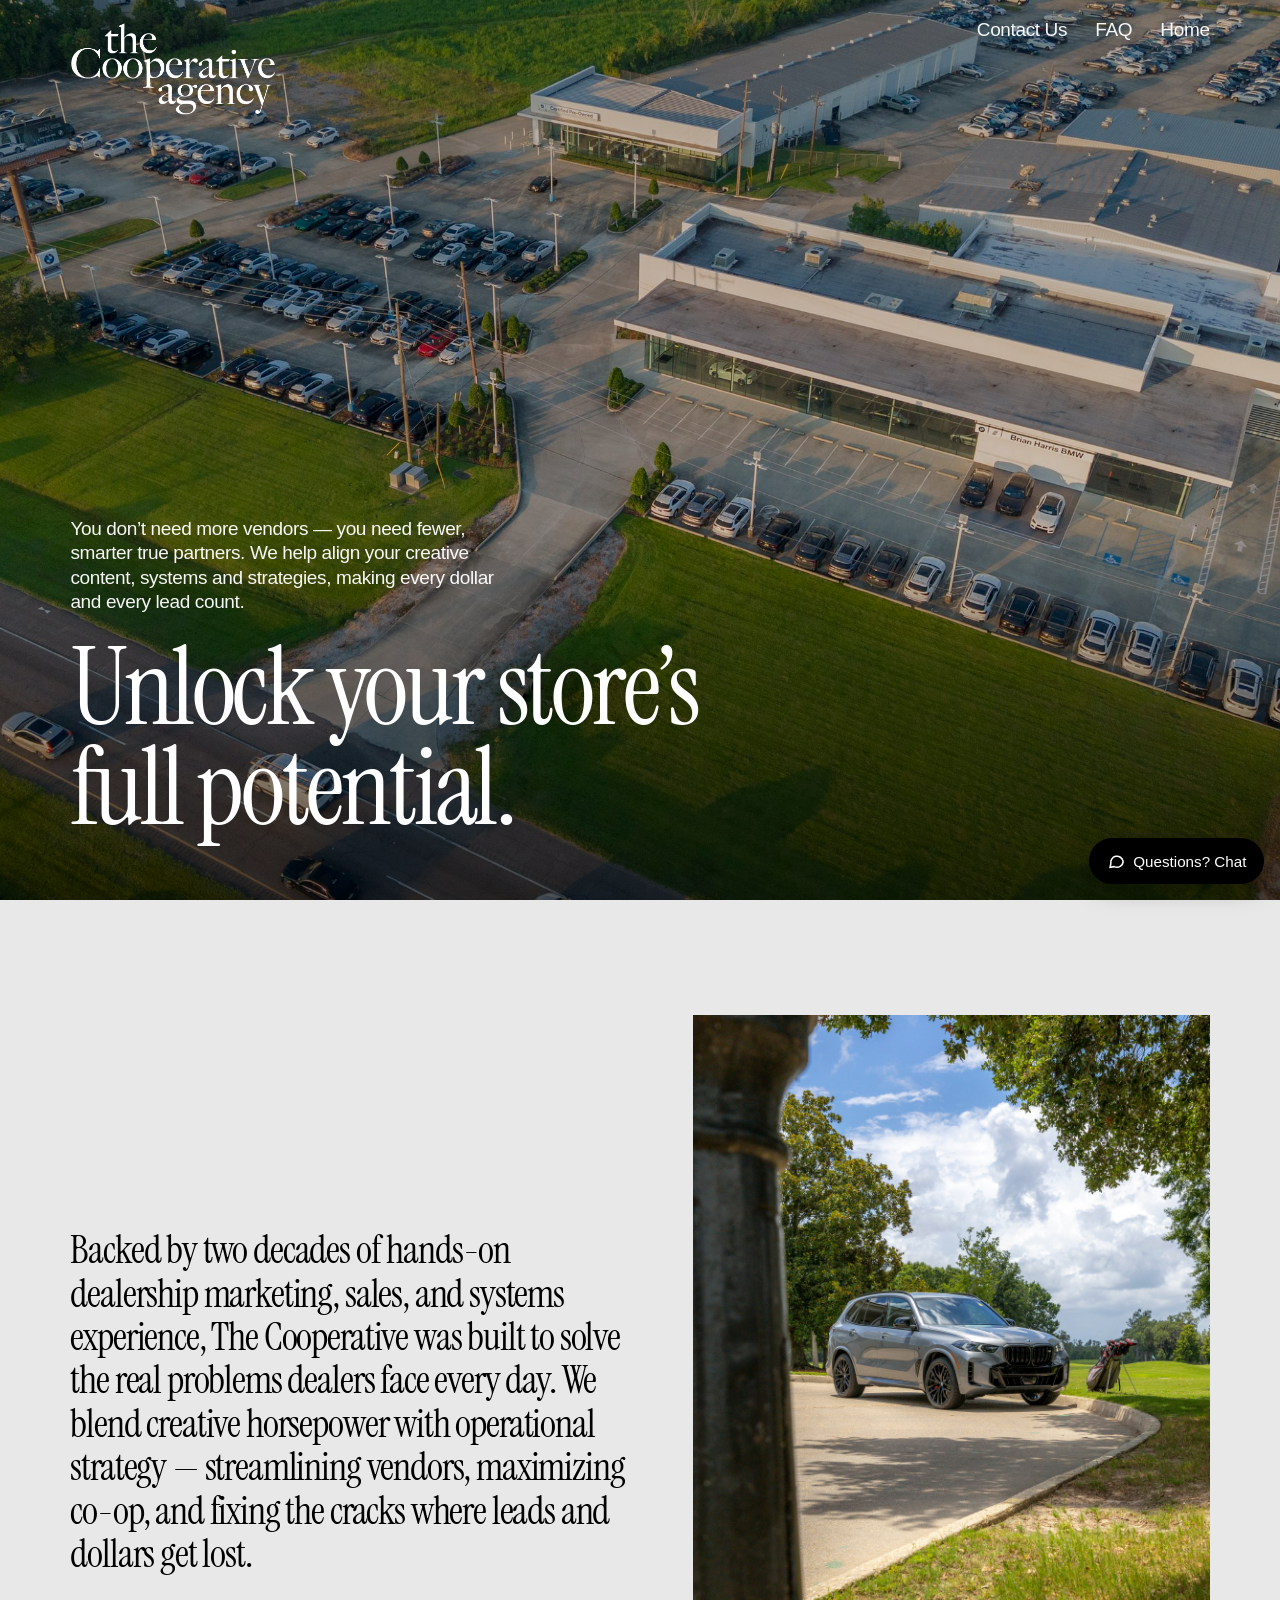
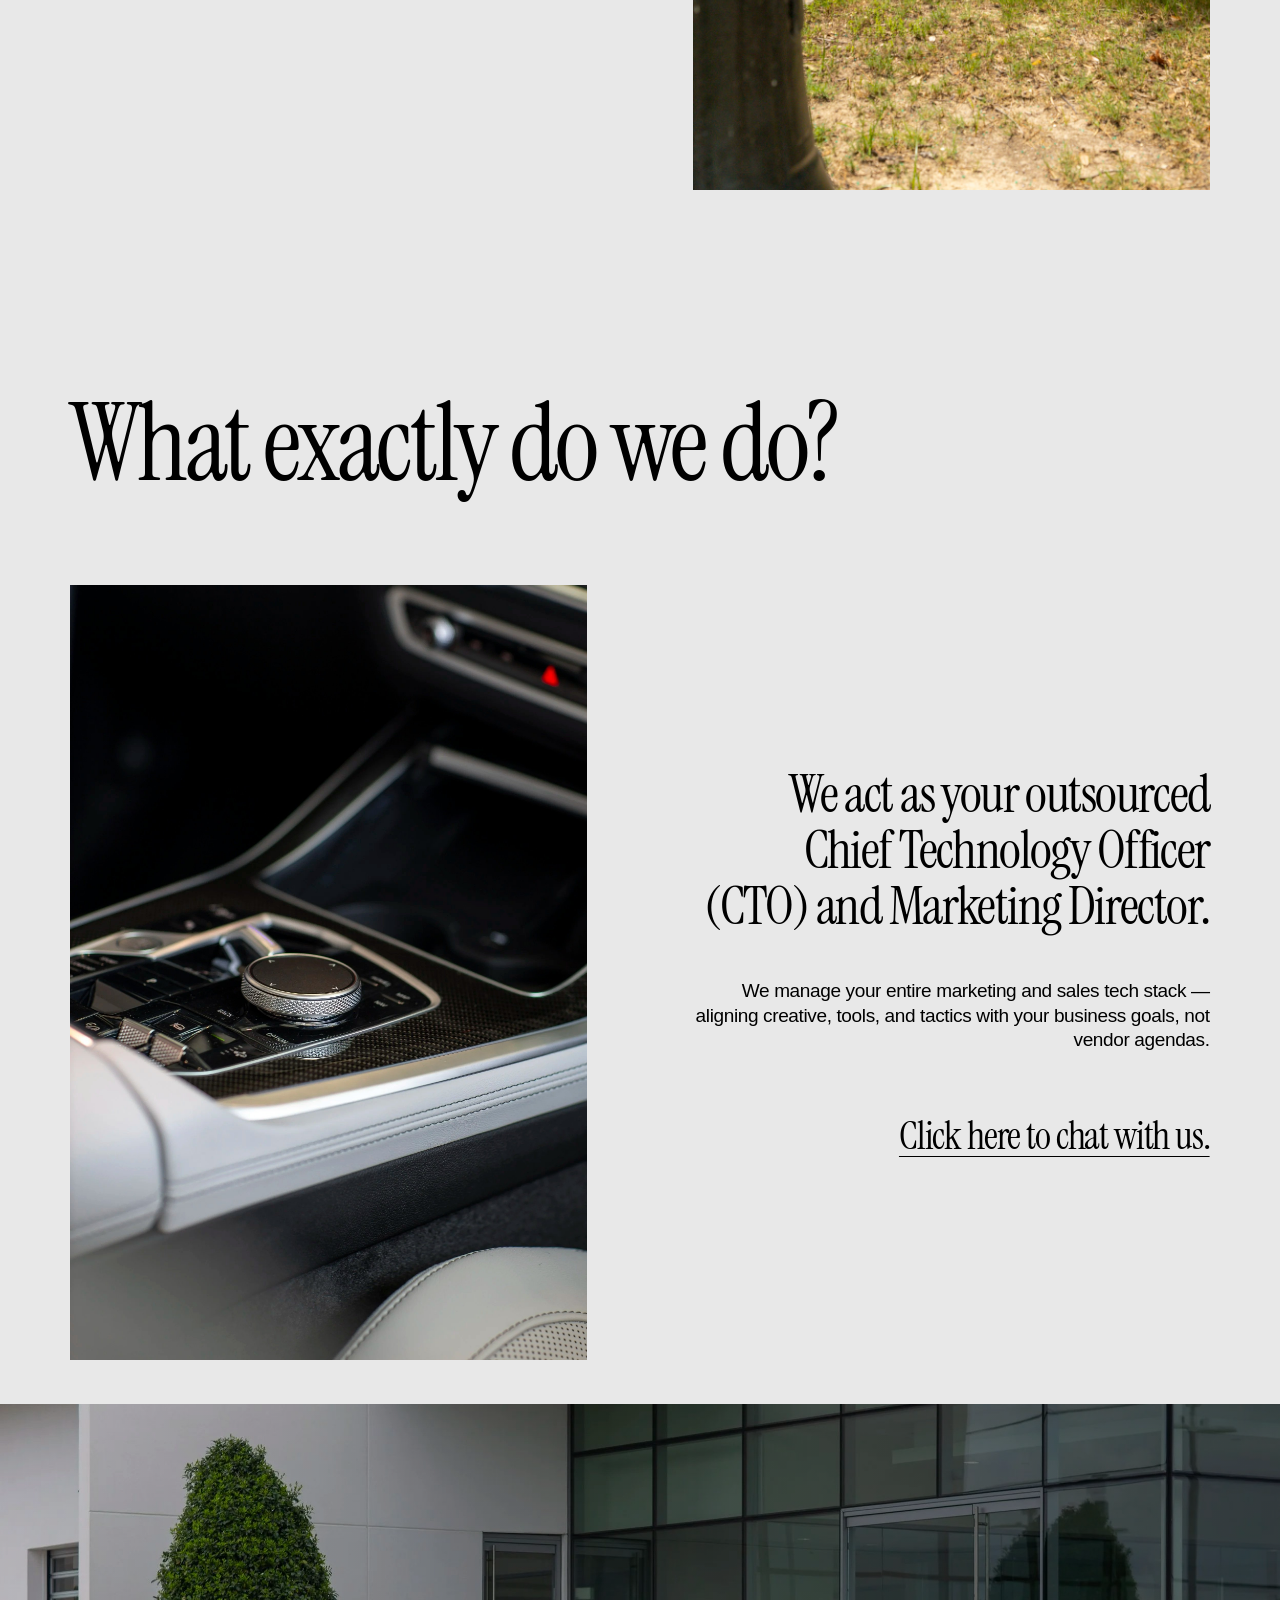
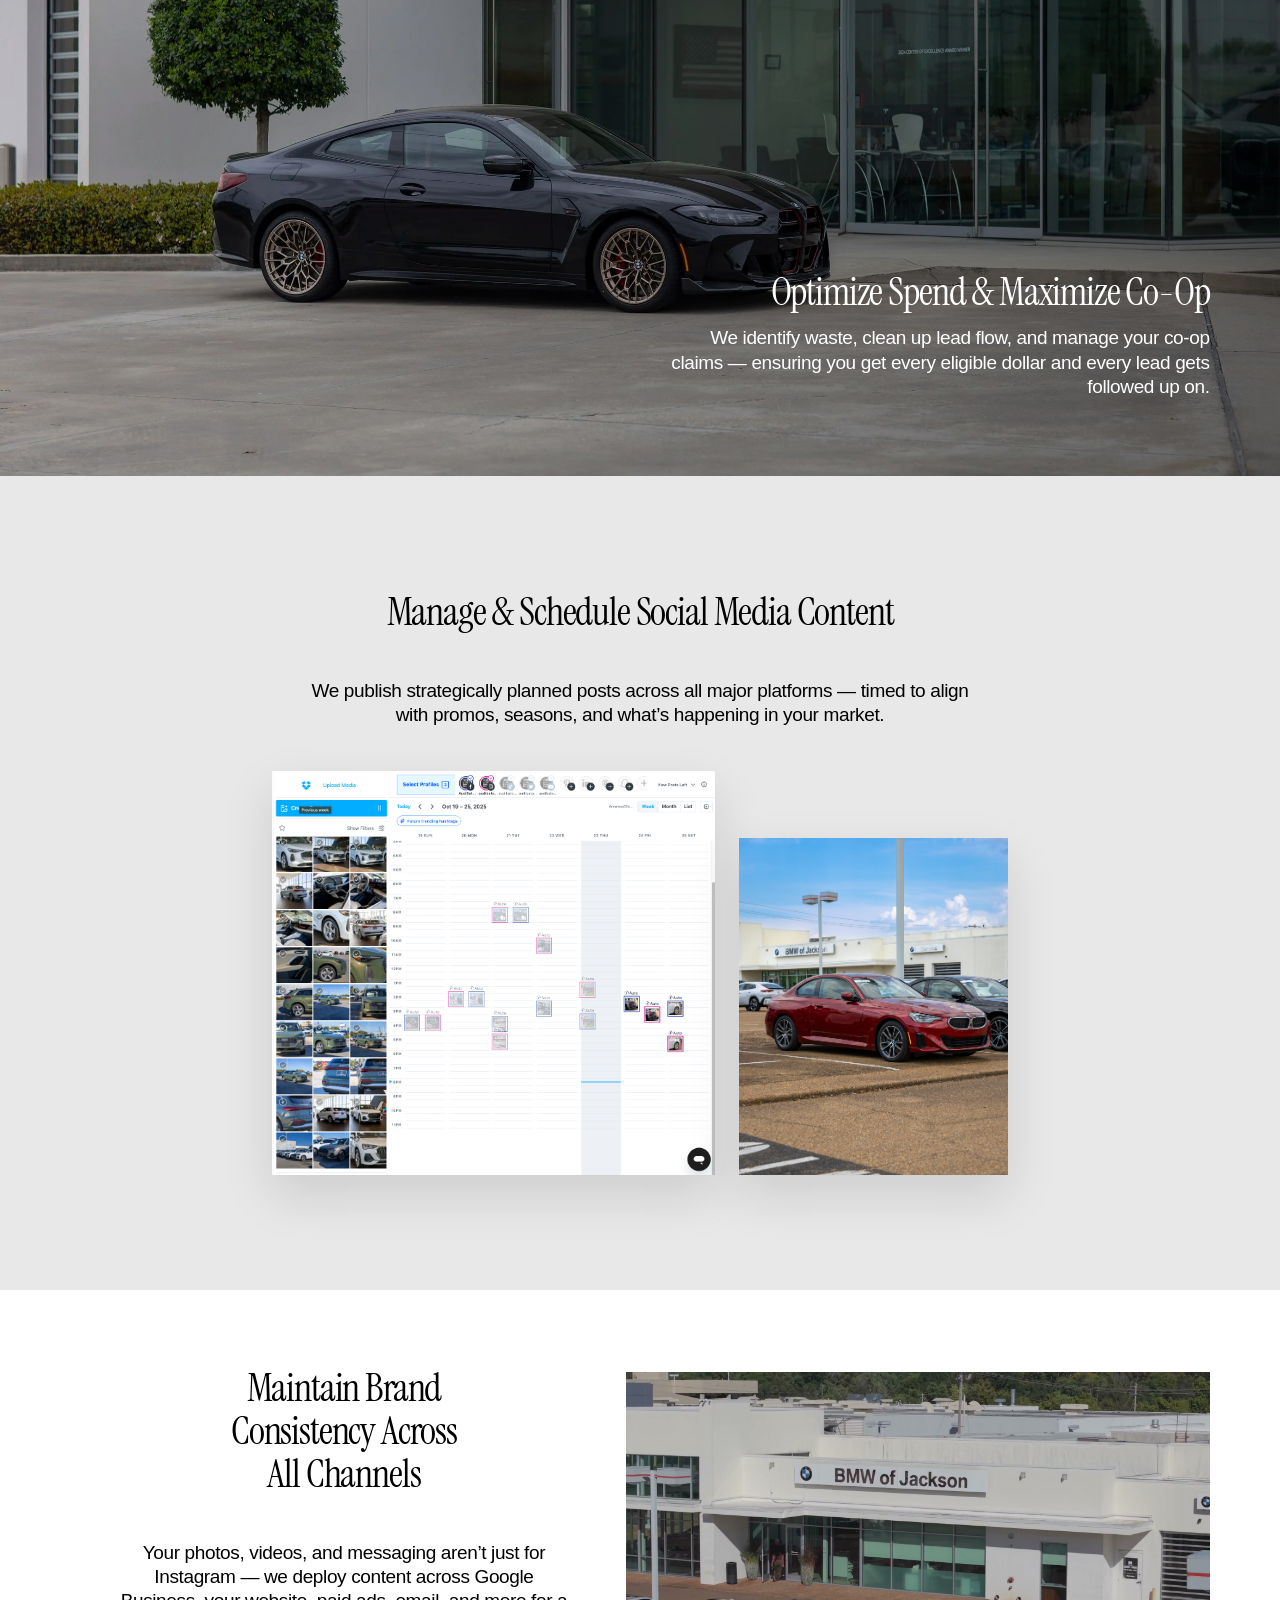
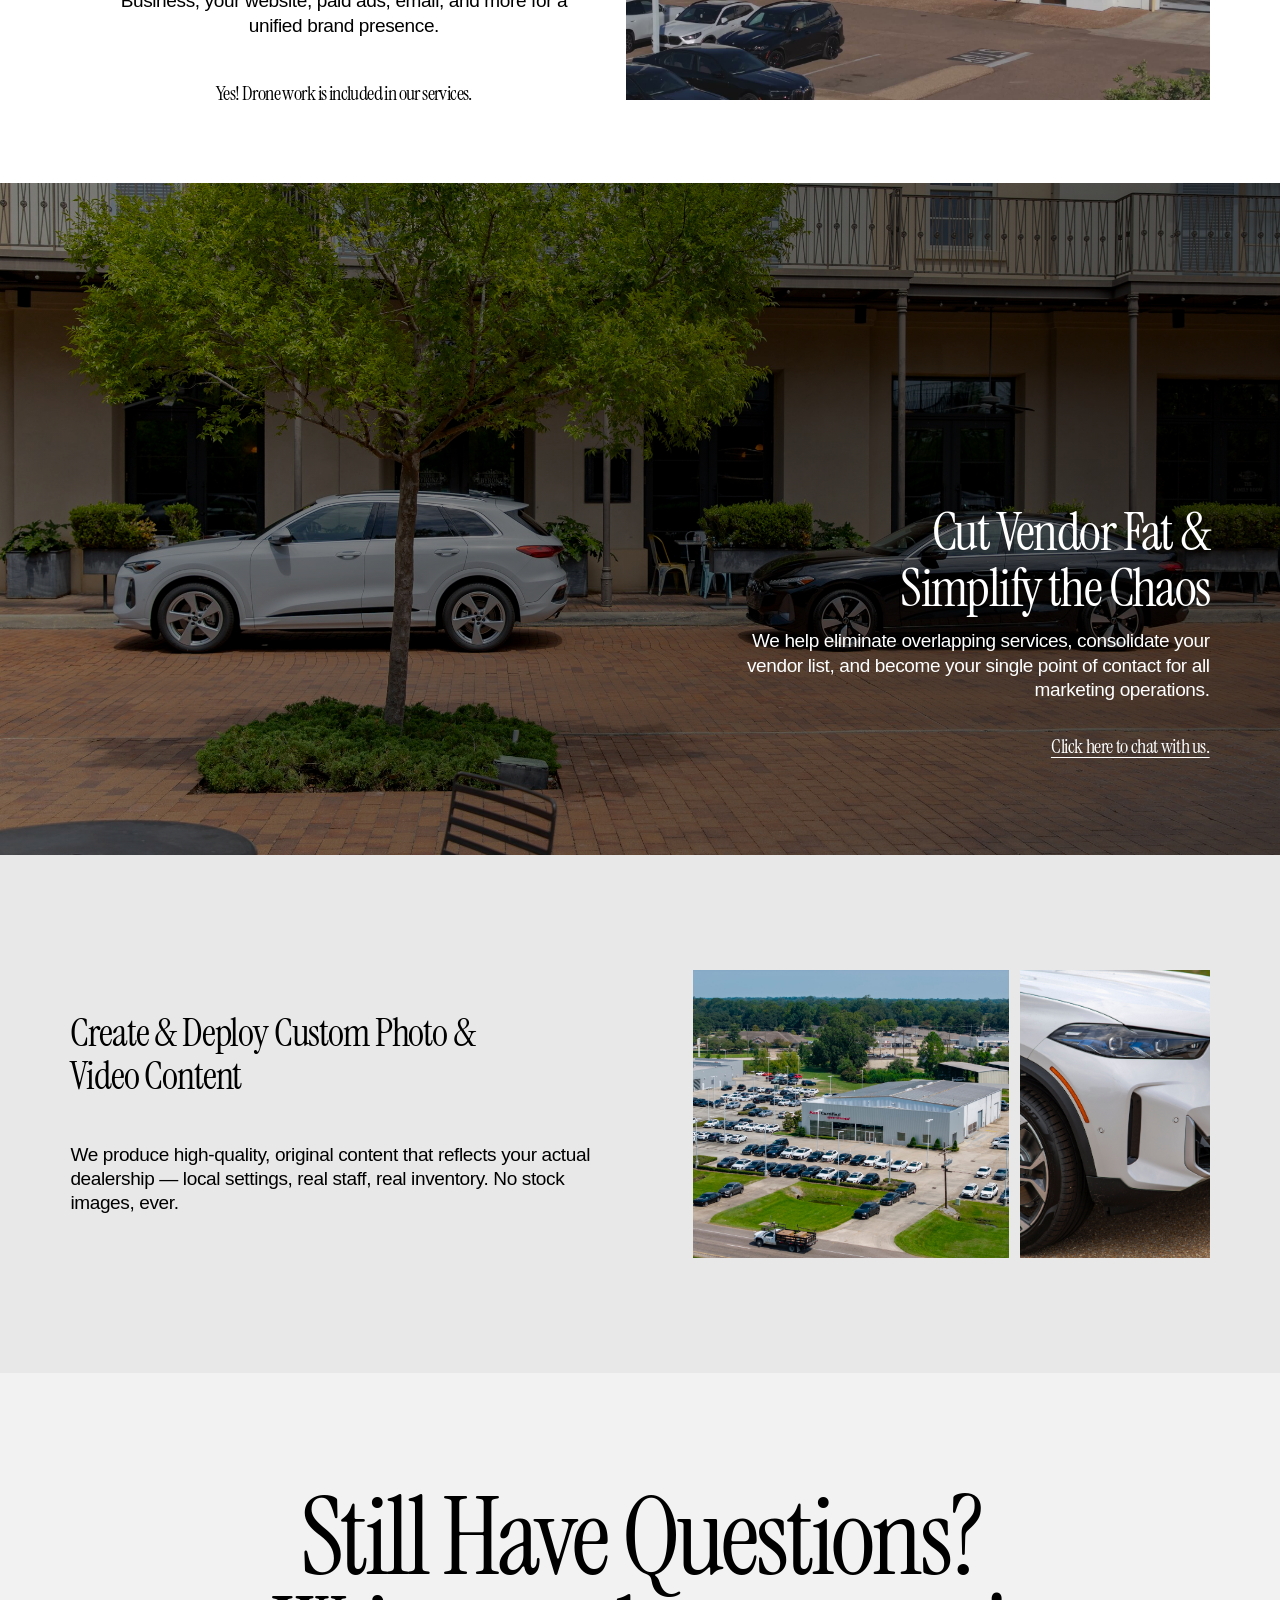
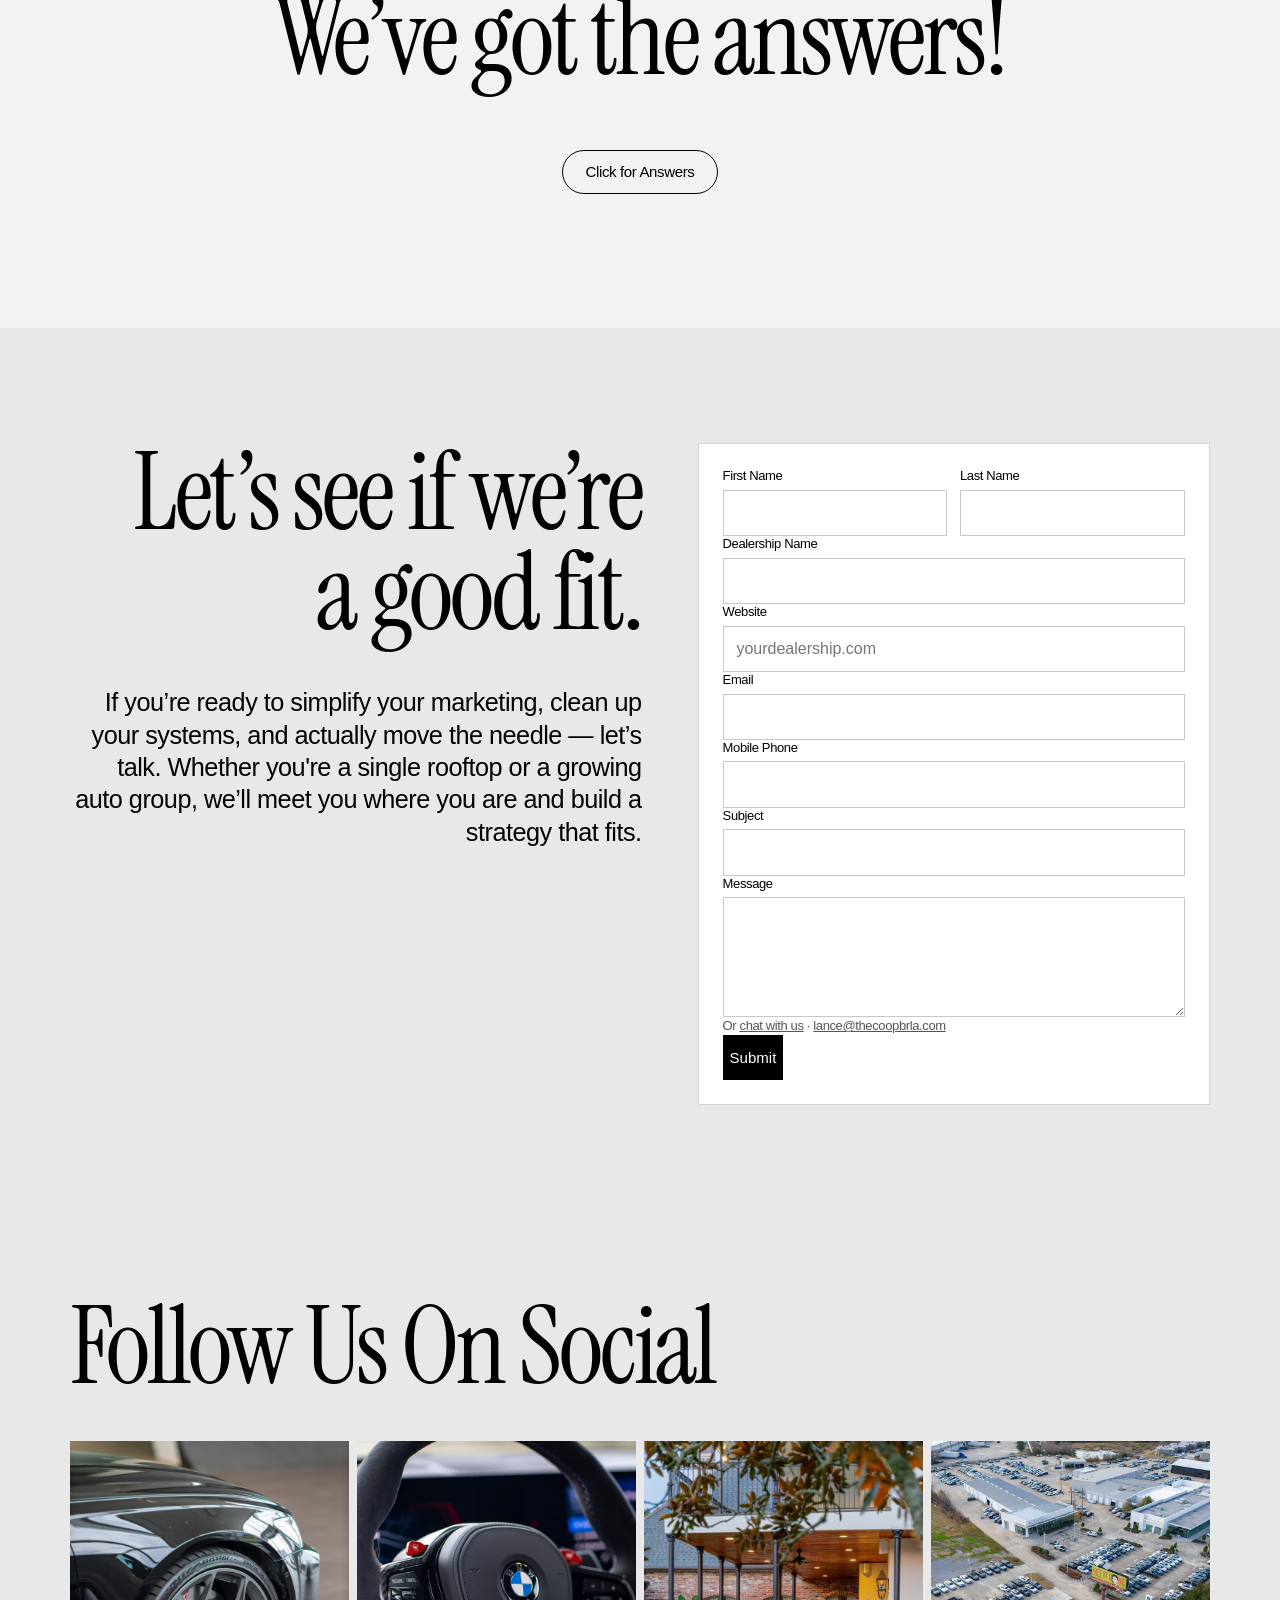
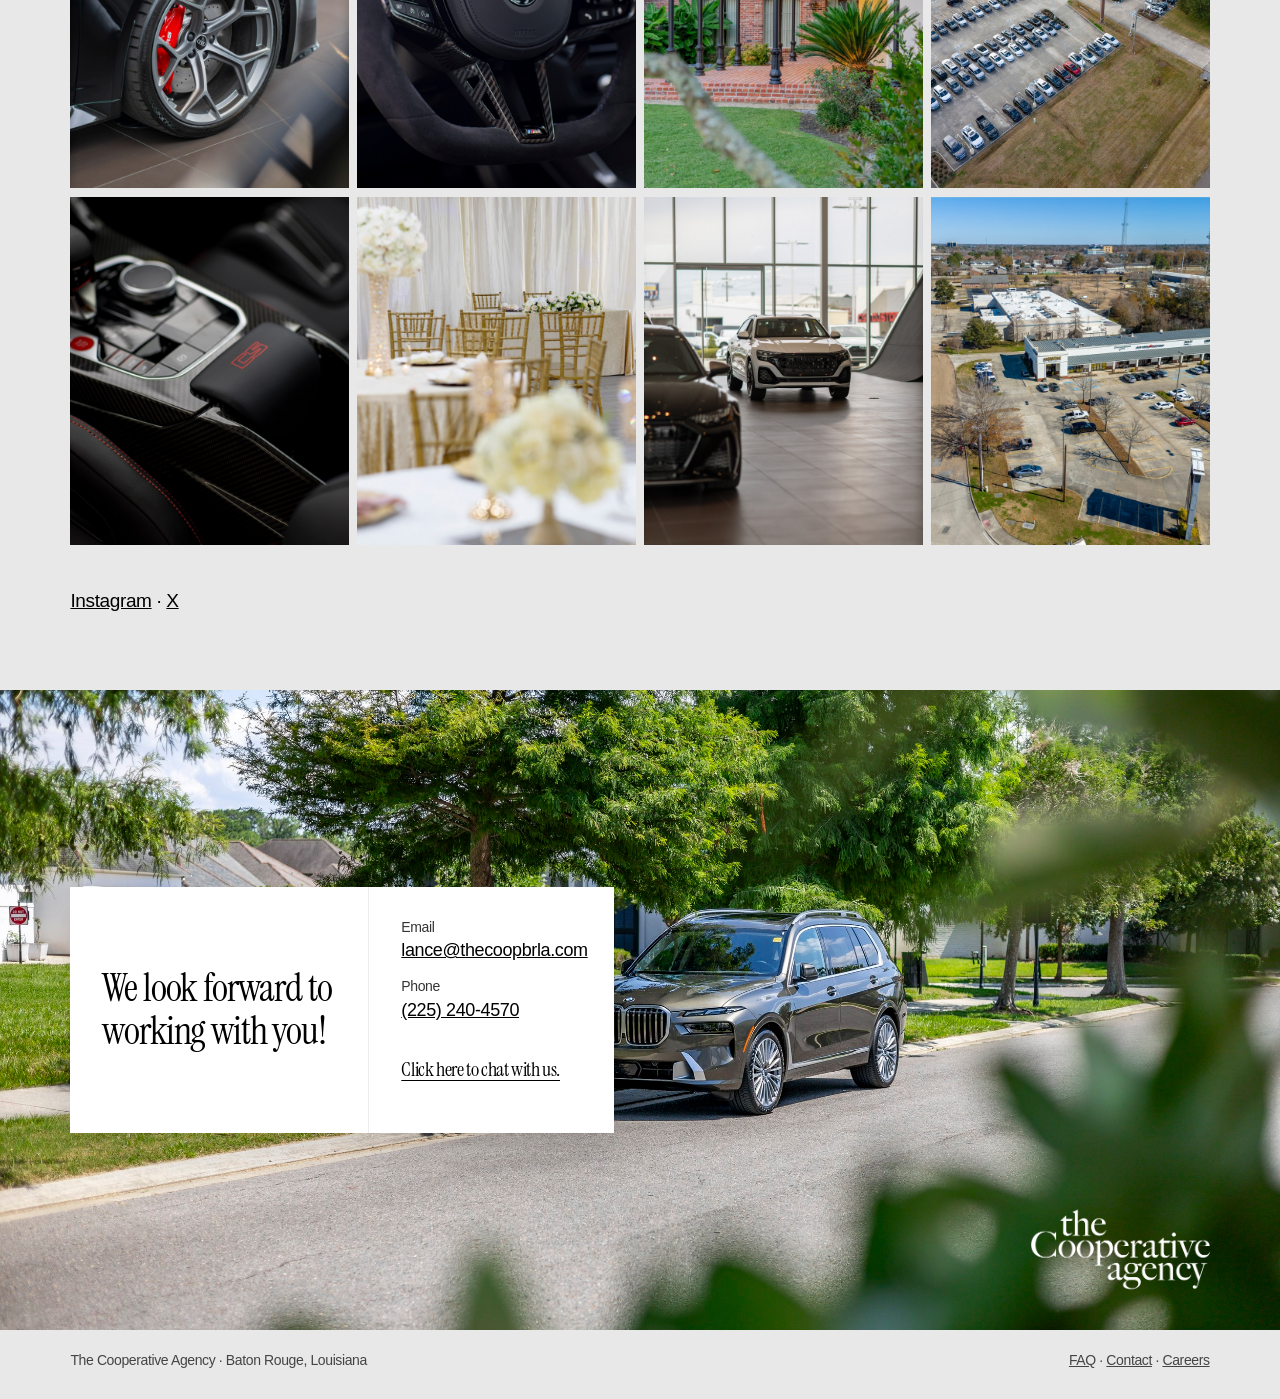
==== index.html @ 0b98f01b "Careers: /careers Content Creator page (Ada/Quill copy) + job application form -> /api/apply (lead p" ====
<!DOCTYPE html>
<html lang="en">
<head>
  <meta charset="UTF-8" />
  <meta name="viewport" content="width=device-width, initial-scale=1" />
  <title>The Cooperative Agency</title>
  <meta name="description" content="The Cooperative Agency delivers complete marketing and sales systems for auto dealers. We cut redundant vendors, fix CRM and lead flow issues, and create custom content that drives engagement." />
  <link rel="canonical" href="https://thecoopbrla.com/" />
  <link rel="icon" href="./public/images/brand/favicon.ico" />
  <meta property="og:title" content="The Cooperative Agency" />
  <meta property="og:description" content="Complete marketing and sales systems for auto dealers." />
  <meta property="og:type" content="website" />
  <meta property="og:url" content="https://thecoopbrla.com/" />
  <meta property="og:image" content="https://thecoopbrla.com/public/images/brand/og-1200x630.png" />
  <meta property="og:image:width" content="1200" />
  <meta property="og:image:height" content="630" />
  <script type="application/ld+json">
  {
    "@context": "https://schema.org",
    "@type": "ProfessionalService",
    "name": "The Cooperative Agency",
    "url": "https://thecoopbrla.com/",
    "email": "lance@thecoopbrla.com",
    "telephone": "+1-225-240-4570",
    "image": "https://thecoopbrla.com/public/images/brand/og-1200x630.png",
    "address": {
      "@type": "PostalAddress",
      "streetAddress": "12540 Airline Highway",
      "addressLocality": "Baton Rouge",
      "addressRegion": "Louisiana",
      "postalCode": "70817",
      "addressCountry": "US"
    },
    "areaServed": "Baton Rouge, Louisiana",
    "sameAs": [
      "https://www.instagram.com/thecooperativeagency/",
      "https://x.com/cooperativebrla"
    ]
  }
  </script>
  <link rel="preconnect" href="https://fonts.googleapis.com" />
  <link rel="preconnect" href="https://fonts.gstatic.com" crossorigin />
  <link href="https://fonts.googleapis.com/css2?family=Instrument+Serif:ital@0;1&display=swap" rel="stylesheet" />
  <link rel="stylesheet" href="./css/site.css?v=e48c93e" />
</head>
<body>
  <section class="hero" aria-label="Hero">
    <div class="hero__media">
      <img src="./public/images/drone-august.jpg" alt="Aerial view of dealership lot" width="2500" height="1407" fetchpriority="high" />
    </div>
    <div class="hero__shade"></div>
    <header class="site-header">
      <a href="./" aria-label="The Cooperative Agency home">
        <img class="logo-wordmark" src="./public/images/brand/logo-wordmark-white.png" alt="The Cooperative Agency" width="1598" height="795" />
      </a>
      <nav class="nav nav--light" aria-label="Primary">
        <a href="./contact.html">Contact Us</a>
        <a href="./faq.html">FAQ</a>
        <a href="./" aria-current="page">Home</a>
      </nav>
    </header>
    <div class="hero__content">
      <p class="body hero__lede">You don’t need more vendors — you need fewer, smarter true partners. We help align your creative content, systems and strategies, making every dollar and every lead count.</p>
      <h1 class="display">Unlock your store’s full potential.</h1>
    </div>
  </section>

  <section class="section section--loose">
    <div class="inner">
      <div class="split">
        <div class="stack-lg">
          <p class="display-sm mw-prose">Backed by two decades of hands-on dealership marketing, sales, and systems experience, The Cooperative was built to solve the real problems dealers face every day. We blend creative horsepower with operational strategy — streamlining vendors, maximizing co-op, and fixing the cracks where leads and dollars get lost.</p>
        </div>
        <div class="photo photo--portrait">
          <img src="./public/images/X5-X3-CCLA-50.jpg" alt="BMW on course path" width="2160" height="3240" loading="lazy" />
        </div>
      </div>
    </div>
  </section>

  <section class="section section--tight section--flush-bot">
    <div class="inner headline-row">
      <h2 class="display">What exactly do we do?</h2>
    </div>
  </section>

  <section class="section section--tight">
    <div class="inner">
      <div class="split split--rev">
        <div class="photo photo--portrait">
          <img src="./public/images/BMW-X5-Silver-Edition-8.jpg" alt="BMW X5 Silver Edition" width="1200" height="1800" loading="lazy" />
        </div>
        <div class="stack-lg ta-right">
          <h3 class="display-md">We act as your outsourced Chief Technology Officer (CTO) and Marketing Director.</h3>
          <p class="body mw-prose ml-auto">We manage your entire marketing and sales tech stack — aligning creative, tools, and tactics with your business goals, not vendor agendas.</p>
          <p><a class="link-cta" href="/contact" data-coop-chat aria-haspopup="dialog">Click here to chat with us.</a></p>
        </div>
      </div>
    </div>
  </section>

  <section class="band" aria-label="Optimize spend">
    <div class="band__media">
      <img src="./public/images/2025-BMW-M4CS-Black-35.jpg" alt="BMW M4 CS" width="2500" height="1667" loading="lazy" />
    </div>
    <div class="band__shade"></div>
    <div class="band__content is-right">
      <div class="stack-sm">
        <h3 class="display-sm">Optimize Spend &amp; Maximize Co-Op</h3>
        <p class="body">We identify waste, clean up lead flow, and manage your co-op claims — ensuring you get every eligible dollar and every lead gets followed up on.</p>
      </div>
    </div>
  </section>

  <section class="section section--loose">
    <div class="inner">
      <div class="stack-lg ta-center">
        <h3 class="display-sm mx-auto" style="max-width:36rem">Manage &amp; Schedule Social Media Content</h3>
        <p class="body mw-prose mx-auto">We publish strategically planned posts across all major platforms — timed to align with promos, seasons, and what’s happening in your market.</p>
        <div class="social-pair">
          <img src="./public/images/Screenshot-social.png" alt="Social content examples" width="1600" height="1450" loading="lazy" />
          <img src="./public/images/jackson-bmw-1st-shoot-139.jpg" alt="On-lot BMW content" width="2500" height="3125" loading="lazy" />
        </div>
      </div>
    </div>
  </section>

  <section class="section section--brand" aria-label="Brand consistency">
    <div class="inner">
      <div class="split split--brand">
        <div class="stack-lg brand-copy">
          <h3 class="display-sm">Maintain Brand Consistency Across All Channels</h3>
          <p class="body mw-prose">Your photos, videos, and messaging aren’t just for Instagram — we deploy content across Google Business, your website, paid ads, email, and more for a unified brand presence.</p>
          <p class="display-xs">Yes! Drone work is included in our services.</p>
        </div>
        <div class="media-frame media-frame--video">
          <video
            class="media-video"
            autoplay
            muted
            loop
            playsinline
            preload="metadata"
            poster="./public/images/brand-consistency-poster.jpg"
            width="1920"
            height="1080"
            aria-label="On-lot dealership video — inventory rows under clear sky"
          >
            <source src="./public/videos/brand-consistency-lot.mp4" type="video/mp4" />
          </video>
        </div>
      </div>
    </div>
  </section>

  <section class="band" aria-label="Cut vendor fat">
    <div class="band__media">
      <img src="./public/images/Q5-A5-for-stroll.jpg" alt="" width="2500" height="1667" loading="lazy" style="filter:brightness(.7)" />
    </div>
    <div class="band__shade"></div>
    <div class="band__content is-right">
      <div class="stack-sm">
        <h2 class="display-md">Cut Vendor Fat &amp; Simplify the Chaos</h2>
        <p class="body">We help eliminate overlapping services, consolidate your vendor list, and become your single point of contact for all marketing operations.</p>
        <p><a class="link-cta-sm" href="/contact" data-coop-chat aria-haspopup="dialog" style="color:#fff">Click here to chat with us.</a></p>
      </div>
    </div>
  </section>

  <section class="section section--loose">
    <div class="inner">
      <div class="split">
        <div class="stack-lg">
          <h3 class="display-sm">Create &amp; Deploy Custom Photo &amp; Video Content</h3>
          <p class="body mw-prose">We produce high-quality, original content that reflects your actual dealership — local settings, real staff, real inventory. No stock images, ever.</p>
        </div>
        <div class="two-up">
          <img src="./public/images/AUDI-CPO-Building-3.jpg" alt="Audi Certified Pre-Owned building" width="2500" height="1875" loading="lazy" />
          <img src="./public/images/jackson-bmw-1st-shoot-131.jpg" alt="BMW detail shoot" width="2000" height="2500" loading="lazy" />
        </div>
      </div>
    </div>
  </section>

  <section class="panel">
    <div class="inner">
      <div class="stack-lg ta-center">
        <h2 class="display" style="max-width:18ch;margin-inline:auto">Still Have Questions? We’ve got the answers!</h2>
        <p><a class="btn-pill" href="./faq.html">Click for Answers</a></p>
      </div>
    </div>
  </section>

  <section class="section section--loose">
    <div class="inner">
      <div class="form-shell">
        <div class="stack-lg ta-right">
          <h2 class="display">Let’s see if we’re a good fit.</h2>
          <p class="body-lg mw-prose ml-auto">If you’re ready to simplify your marketing, clean up your systems, and actually move the needle — let’s talk. Whether you're a single rooftop or a growing auto group, we’ll meet you where you are and build a strategy that fits.</p>
        </div>
        <form class="form js-contact" action="/api/contact" method="post" aria-label="Client application">
          <p class="form-thanks">Thanks — your message is in good hands, and a real person will read it. If it’s easier, you can also <a href="/contact" data-coop-chat aria-haspopup="dialog">chat with us</a> or call (225) 240-4570.</p>
          <div class="form-fields">
          <div class="row">
            <label>First Name<input name="first" autocomplete="given-name" required /></label>
            <label>Last Name<input name="last" autocomplete="family-name" required /></label>
          </div>
          <label>Dealership Name<input name="dealership" required /></label>
          <label>Website<input name="website" type="text" inputmode="url" placeholder="yourdealership.com" autocomplete="url" /></label>
          <label>Email<input name="email" type="email" autocomplete="email" required /></label>
          <label>Mobile Phone<input name="phone" type="tel" autocomplete="tel" required /></label>
          <label>Subject<input name="subject" required /></label>
          <label>Message<textarea name="message" required></textarea></label>
          <div aria-hidden="true" style="position:absolute;left:-9999px;width:1px;height:1px;overflow:hidden"><label>Leave blank<input name="company_url" tabindex="-1" autocomplete="off" /></label></div>
          <p class="note">Or <a href="/contact" data-coop-chat aria-haspopup="dialog">chat with us</a> · <a href="mailto:lance@thecoopbrla.com">lance@thecoopbrla.com</a></p>
          <p class="form-error" role="alert"></p>
          <button type="submit">Submit</button>
          </div>
        </form>
      </div>
    </div>
  </section>

  <section class="section">
    <div class="inner">
      <div class="stack-lg">
        <h2 class="display">Follow Us On Social</h2>
        <div class="ig-grid">
          <a href="https://www.instagram.com/thecooperativeagency/"><img src="./public/images/ig/ig-01.jpeg" alt="Dealership photography from The Cooperative Agency on Instagram" loading="lazy" /></a>
          <a href="https://www.instagram.com/thecooperativeagency/"><img src="./public/images/ig/ig-02.jpeg" alt="On-lot content from The Cooperative Agency on Instagram" loading="lazy" /></a>
          <a href="https://www.instagram.com/thecooperativeagency/"><img src="./public/images/ig/ig-03.jpeg" alt="Vehicle detail from The Cooperative Agency on Instagram" loading="lazy" /></a>
          <a href="https://www.instagram.com/thecooperativeagency/"><img src="./public/images/ig/ig-04.jpeg" alt="Dealership lot from The Cooperative Agency on Instagram" loading="lazy" /></a>
          <a href="https://www.instagram.com/thecooperativeagency/"><img src="./public/images/ig/ig-05.jpeg" alt="Staff and store photography from The Cooperative Agency on Instagram" loading="lazy" /></a>
          <a href="https://www.instagram.com/thecooperativeagency/"><img src="./public/images/ig/ig-06.jpeg" alt="Custom video still from The Cooperative Agency on Instagram" loading="lazy" /></a>
          <a href="https://www.instagram.com/thecooperativeagency/"><img src="./public/images/ig/ig-07.jpeg" alt="Luxury rooftop content from The Cooperative Agency on Instagram" loading="lazy" /></a>
          <a href="https://www.instagram.com/thecooperativeagency/"><img src="./public/images/ig/ig-08.jpeg" alt="The Cooperative Agency Instagram" loading="lazy" /></a>
        </div>
        <p class="body"><a href="https://www.instagram.com/thecooperativeagency/">Instagram</a> · <a href="https://x.com/cooperativebrla">X</a></p>
      </div>
    </div>
  </section>

  <section class="footer-band" aria-label="Contact footer">
    <div class="footer-band__media">
      <img src="./public/images/X7-in-Willow-Grove-7.jpg" alt="BMW X7 on tree-lined street" width="2500" height="1667" loading="lazy" />
    </div>
    <div class="footer-band__inner">
      <div class="footer-card">
        <div class="footer-card__left">
          <p class="display-sm">We look forward to working with you!</p>
        </div>
        <div class="footer-card__right">
          <div>
            <p class="label">Email</p>
            <p class="value"><a href="mailto:lance@thecoopbrla.com">lance@thecoopbrla.com</a></p>
          </div>
          <div>
            <p class="label">Phone</p>
            <p class="value"><a href="tel:+12252404570">(225) 240-4570</a></p>
          </div>
          <p><a class="link-cta-sm" href="/contact" data-coop-chat aria-haspopup="dialog">Click here to chat with us.</a></p>
        </div>
      </div>
    </div>
    <img class="footer-logo" src="./public/images/brand/logo-wordmark-white.png" alt="The Cooperative Agency" width="1598" height="795" />
  </section>

  <div class="site-footer-mini">
    <span>The Cooperative Agency · Baton Rouge, Louisiana</span>
    <span><a href="./faq.html">FAQ</a> · <a href="./contact.html">Contact</a> · <a href="./careers.html">Careers</a></span>
  </div>
  <script src="./js/contact-form.js"></script>
  <script src="./js/chat-widget.js?v=8316a52" defer></script>
</body>
</html>
---- css/site.css ----
/* The Cooperative Agency — full-bleed Squarespace parity */
:root {
  --bg: #e8e8e8;
  --bg-soft: #f2f2f2;
  --ink: #000;
  --white: #fff;
  --display: "Instrument Serif", "Times New Roman", Georgia, serif;
  --sans: "Helvetica Neue", Helvetica, Arial, sans-serif;
  /* side inset scales with viewport — never a fixed “page” shell */
  --gutter: clamp(1.25rem, 5.5vw, 5rem);
  --gutter-lg: clamp(1.5rem, 8vw, 7.5rem);
  --measure: 42rem;
  --measure-wide: 56rem;
  --space-1: clamp(0.5rem, 1vw, 0.75rem);
  --space-2: clamp(1rem, 2vw, 1.5rem);
  --space-3: clamp(1.75rem, 3.5vw, 2.75rem);
  --space-4: clamp(2.75rem, 6vw, 5rem);
  --space-5: clamp(4rem, 9vw, 7.5rem);
  --display-size: clamp(2.75rem, 7.5vw + 1rem, 6.75rem);
  --display-md: clamp(2rem, 3.5vw + 0.5rem, 3.4rem);
  --display-sm: clamp(1.5rem, 2.4vw + 0.5rem, 2.72rem);
  --body-size: clamp(1rem, 0.35vw + 0.92rem, 1.19rem);
  /* wordmark is ~1598×795; keep hero copy below the overlay header */
  --header-clearance: calc(1.35rem + (clamp(9.5rem, 16vw, 13.75rem) * 0.5) + 1.25rem);
}

*, *::before, *::after { box-sizing: border-box; }

html {
  width: 100%;
  max-width: 100%;
  scroll-behavior: smooth;
  background: var(--bg);
  /* kill accidental horizontal scroll that creates “page edge” */
  overflow-x: clip;
}

body {
  margin: 0;
  width: 100%;
  max-width: 100%;
  min-height: 100%;
  font-family: var(--sans);
  font-size: var(--body-size);
  line-height: 1.28;
  letter-spacing: -0.02em;
  color: var(--ink);
  background: var(--bg);
  -webkit-font-smoothing: antialiased;
  text-rendering: optimizeLegibility;
  /* center any residual shrink-wrap behavior */
  display: block;
}

img {
  max-width: 100%;
  height: auto;
  display: block;
  vertical-align: middle;
}

a { color: inherit; }

/* every major shell is true full-bleed */
.bleed,
.hero,
.band,
.footer-band,
.section,
.panel,
.site-footer-mini {
  width: 100%;
  max-width: none;
  margin-left: 0;
  margin-right: 0;
}

/* ---------- type ---------- */
.display {
  font-family: var(--display);
  font-weight: 400;
  font-size: var(--display-size);
  line-height: 0.92;
  letter-spacing: -0.03em;
  margin: 0;
  text-wrap: balance;
}
.display-md {
  font-family: var(--display);
  font-weight: 400;
  font-size: var(--display-md);
  line-height: 1.06;
  letter-spacing: -0.03em;
  margin: 0;
  text-wrap: balance;
}
.display-sm {
  font-family: var(--display);
  font-weight: 400;
  font-size: var(--display-sm);
  line-height: 1.12;
  letter-spacing: -0.03em;
  margin: 0;
  text-wrap: pretty;
}
.display-xs {
  font-family: var(--display);
  font-weight: 400;
  font-size: clamp(1.1rem, 1.2vw + 0.7rem, 1.24rem);
  line-height: 1.2;
  letter-spacing: -0.03em;
  margin: 0;
}
.body {
  font-family: var(--sans);
  font-size: var(--body-size);
  line-height: 1.28;
  letter-spacing: -0.02em;
  margin: 0;
  text-wrap: pretty;
}
.body-lg {
  font-family: var(--sans);
  font-size: clamp(1.1rem, 1.1vw + 0.7rem, 1.67rem);
  line-height: 1.28;
  letter-spacing: -0.02em;
  margin: 0;
  text-wrap: pretty;
}
.link-cta {
  font-family: var(--display);
  font-size: var(--display-sm);
  line-height: 1.12;
  letter-spacing: -0.03em;
  text-decoration: underline;
  text-underline-offset: 0.18em;
  text-decoration-thickness: 1px;
}
.link-cta-sm {
  font-family: var(--display);
  font-size: clamp(1.1rem, 1.2vw + 0.7rem, 1.24rem);
  text-decoration: underline;
  text-underline-offset: 0.18em;
  text-decoration-thickness: 1px;
}
.btn-pill {
  display: inline-flex;
  align-items: center;
  justify-content: center;
  min-height: 2.75rem;
  padding: 0.65rem 1.4rem;
  border: 1px solid currentColor;
  border-radius: 999px;
  text-decoration: none;
  font-family: var(--sans);
  font-size: 0.94rem;
  background: transparent;
}

/* content column — centered, never left-stuck */
.inner {
  width: 100%;
  max-width: 90rem; /* soft ceiling on ultra-wide only */
  margin-inline: auto;
  padding-inline: var(--gutter);
}
.inner-wide {
  width: 100%;
  max-width: 100%;
  margin-inline: auto;
  padding-inline: var(--gutter);
}
.inner-tight {
  width: 100%;
  max-width: 48rem;
  margin-inline: auto;
  padding-inline: var(--gutter);
}

/* ---------- header over media ---------- */
.site-header {
  position: absolute;
  inset: 0 0 auto 0;
  z-index: 30;
  width: 100%;
  padding: 1.15rem var(--gutter) 0;
  display: flex;
  align-items: flex-start;
  justify-content: space-between;
  gap: 1rem;
  pointer-events: none;
}
.site-header a { pointer-events: auto; text-decoration: none; }
.logo-wordmark {
  width: clamp(9.5rem, 16vw, 13.75rem);
  height: auto;
}
.nav {
  display: flex;
  flex-wrap: wrap;
  justify-content: flex-end;
  gap: clamp(1rem, 2.2vw, 1.85rem);
  font-size: var(--body-size);
  font-weight: 400;
  letter-spacing: -0.02em;
}
.nav a { opacity: 0.95; }
.nav a:hover { opacity: 1; text-decoration: underline; text-underline-offset: 4px; }
.nav--light a { color: var(--white); }

/* ---------- hero: always viewport-wide ---------- */
.hero {
  position: relative;
  width: 100%;
  min-height: 100svh;
  min-height: 100vh;
  color: var(--white);
  display: grid;
  align-items: end;
  overflow: hidden;
  background: #0c0c0c;
}
.hero__media,
.band__media,
.footer-band__media {
  position: absolute;
  inset: 0;
  width: 100%;
  height: 100%;
}
.hero__media img,
.band__media img,
.footer-band__media img {
  width: 100%;
  height: 100%;
  max-width: none;
  object-fit: cover;
  object-position: center center;
}
.hero__shade {
  position: absolute;
  inset: 0;
  background:
    linear-gradient(to top, rgba(0,0,0,.58) 0%, rgba(0,0,0,.18) 42%, rgba(0,0,0,.28) 100%);
  pointer-events: none;
}
.hero__content {
  position: relative;
  z-index: 2;
  width: 100%;
  padding: var(--header-clearance) var(--gutter) clamp(2.75rem, 7vh, 5rem);
}
.hero__lede {
  max-width: 28rem;
  margin: 0 0 var(--space-2);
  color: rgba(255,255,255,.96);
}
.hero .display {
  max-width: var(--measure-wide);
}

/* ---------- sections ---------- */
.section {
  width: 100%;
  padding-block: var(--space-4);
  padding-inline: 0;
}
.section--loose { padding-block: var(--space-5); }
.section--tight {
  padding-block: var(--space-3);
}
.section--flush-top { padding-top: var(--space-2); }
.section--flush-bot { padding-bottom: var(--space-2); }

.panel {
  width: 100%;
  background: var(--bg-soft);
  padding-block: var(--space-5);
}

/* editorial split — full bleed section, inset columns */
.split {
  display: grid;
  grid-template-columns: minmax(0, 1.05fr) minmax(0, 0.95fr);
  gap: clamp(1.5rem, 4vw, 3.5rem);
  align-items: center;
  width: 100%;
}
.split--rev {
  grid-template-columns: minmax(0, 0.95fr) minmax(0, 1.05fr);
}
.split--top { align-items: start; }

.stack {
  display: grid;
  gap: var(--space-2);
  min-width: 0;
}
.stack-lg { display: grid; gap: var(--space-3); min-width: 0; }
.stack-sm { display: grid; gap: var(--space-1); min-width: 0; }

.photo {
  min-width: 0;
  overflow: hidden;
}
.photo img {
  width: 100%;
  height: auto;
  object-fit: cover;
}
.photo--portrait img {
  aspect-ratio: 2 / 3;
  object-fit: cover;
  width: 100%;
  height: auto;
}

/* brand-consistency video block */
.section--brand {
  background: #fff;
}
.split--brand {
  grid-template-columns: minmax(0, 0.92fr) minmax(0, 1.08fr);
  align-items: center;
  gap: clamp(1.75rem, 4.5vw, 4rem);
}
.brand-copy {
  max-width: 28rem;
  justify-self: end;
  width: 100%;
  text-align: center;
}
.brand-copy .display-sm {
  max-width: 14ch;
  margin-inline: auto;
}
.brand-copy .body,
.brand-copy .display-xs {
  margin-inline: auto;
}
.media-frame {
  min-width: 0;
  overflow: hidden;
  background: #0c0c0c;
}
.media-frame--video {
  aspect-ratio: 16 / 9;
  width: 100%;
}
.media-video {
  display: block;
  width: 100%;
  height: 100%;
  object-fit: cover;
  background: #0c0c0c;
}

.ta-right { text-align: right; }
.ta-center { text-align: center; }
.mw-prose { max-width: var(--measure); }
.mw-narrow { max-width: 30rem; }
.ml-auto { margin-left: auto; }
.mr-auto { margin-right: auto; }
.mx-auto { margin-inline: auto; }

/* full-bleed photo bands */
.band {
  position: relative;
  width: 100%;
  min-height: clamp(26rem, 58vw, 42rem);
  color: var(--white);
  display: grid;
  align-items: end;
  overflow: hidden;
  background: #0c0c0c;
}
.band__shade {
  position: absolute;
  inset: 0;
  background: linear-gradient(90deg, rgba(0,0,0,.12), rgba(0,0,0,.48));
  pointer-events: none;
}
.band__content {
  position: relative;
  z-index: 2;
  width: 100%;
  padding: var(--space-4) var(--gutter);
}
.band__content.is-right {
  display: grid;
  justify-items: end;
  text-align: right;
}
.band__content.is-right .stack-sm,
.band__content.is-right .stack {
  max-width: 34rem;
  width: min(34rem, 100%);
}

.social-pair {
  display: grid;
  grid-template-columns: minmax(0, 1.15fr) minmax(0, 0.7fr);
  gap: var(--space-2);
  align-items: end;
  width: min(46rem, 100%);
  margin-inline: auto;
}
.social-pair img {
  width: 100%;
  box-shadow: 0 1.25rem 3rem rgba(0,0,0,.12);
}

.two-up {
  display: grid;
  grid-template-columns: minmax(0, 1.25fr) minmax(0, 0.75fr);
  gap: 0.65rem;
  min-width: 0;
}
.two-up img {
  width: 100%;
  height: 100%;
  min-height: 18rem;
  object-fit: cover;
}

.ig-grid {
  display: grid;
  grid-template-columns: repeat(4, minmax(0, 1fr));
  gap: 0.55rem;
  width: 100%;
}
.ig-grid a {
  display: block;
  min-width: 0;
}
.ig-grid img {
  width: 100%;
  aspect-ratio: 4 / 5;
  object-fit: cover;
}

/* form */
.form-shell {
  display: grid;
  grid-template-columns: minmax(0, 1.05fr) minmax(0, 0.95fr);
  gap: clamp(1.75rem, 4vw, 3.5rem);
  align-items: start;
  width: 100%;
}
.form {
  display: grid;
  gap: 0.8rem;
  background: #fff;
  padding: clamp(1.1rem, 2vw, 1.5rem);
  border: 1px solid #d4d4d4;
  width: 100%;
  max-width: 32rem;
  justify-self: end;
}
.form label {
  display: grid;
  gap: 0.3rem;
  font-size: 0.8125rem;
  font-weight: 500;
}
.form input,
.form textarea {
  font: inherit;
  font-size: 1rem;
  padding: 0.75rem 0.8rem;
  border: 1px solid #c8c8c8;
  background: #fff;
  border-radius: 0;
  width: 100%;
}
.form textarea { min-height: 7.5rem; resize: vertical; }
.form .row {
  display: grid;
  grid-template-columns: 1fr 1fr;
  gap: 0.8rem;
}
.form button {
  appearance: none;
  border: 1px solid #000;
  background: #000;
  color: #fff;
  min-height: 2.85rem;
  font: inherit;
  font-size: 0.94rem;
  cursor: pointer;
}
.form .note {
  font-size: 0.8125rem;
  color: #555;
  margin: 0;
  line-height: 1.35;
}
.form[data-state="sent"] .form-fields { display: none; }
.form-thanks {
  display: none;
  font-family: var(--display);
  font-size: var(--display-sm);
  line-height: 1.2;
  margin: 0;
}
.form[data-state="sent"] .form-thanks { display: block; }
.form[data-state="error"] .form-error { display: block; }
.form-error {
  display: none;
  font-size: 0.875rem;
  color: #7a1f1f;
  margin: 0;
}

/* footer band — full bleed photo + floating card */
.footer-band {
  position: relative;
  width: 100%;
  min-height: clamp(28rem, 56vw, 40rem);
  overflow: hidden;
  color: #000;
}
.footer-band__inner {
  position: relative;
  z-index: 2;
  min-height: inherit;
  width: 100%;
  display: grid;
  align-content: center;
  justify-items: start;
  padding: var(--space-4) var(--gutter);
}
.footer-card {
  display: grid;
  grid-template-columns: minmax(0, 1.15fr) minmax(0, 0.95fr);
  background: #fff;
  width: min(34rem, 100%);
  box-shadow: 0 1.15rem 3.25rem rgba(0,0,0,.18);
}
.footer-card__left {
  padding: clamp(1.35rem, 2.5vw, 2.1rem);
  display: grid;
  align-content: center;
}
.footer-card__right {
  padding: clamp(1.35rem, 2.5vw, 2.1rem);
  display: grid;
  gap: 1rem;
  align-content: center;
  border-left: 1px solid #ececec;
}
.footer-card__right .label {
  font-size: 0.875rem;
  color: #333;
  margin: 0 0 0.15rem;
}
.footer-card__right .value {
  font-size: 1.125rem;
  margin: 0;
}
.footer-logo {
  position: absolute;
  right: var(--gutter);
  bottom: clamp(1.25rem, 3vw, 2.25rem);
  width: clamp(9rem, 14vw, 12.5rem);
  z-index: 3;
  filter: drop-shadow(0 2px 12px rgba(0,0,0,.35));
}

.site-footer-mini {
  width: 100%;
  padding: 1.35rem var(--gutter) 1.85rem;
  display: flex;
  justify-content: space-between;
  gap: 1rem;
  flex-wrap: wrap;
  font-size: 0.875rem;
  color: #444;
  background: var(--bg);
}

/* headline-only rows need breathing room */
.headline-row {
  width: 100%;
  padding-block: var(--space-3) var(--space-2);
}
.headline-row .display {
  max-width: min(var(--measure-wide), 100%);
}

/* ---------- interior page hero (FAQ / Contact) ---------- */
.page-hero {
  position: relative;
  width: 100%;
  min-height: clamp(22rem, 48svh, 32rem);
  color: var(--white);
  display: grid;
  align-items: end;
  overflow: hidden;
  background: #0c0c0c;
}
.page-hero__media {
  position: absolute;
  inset: 0;
  width: 100%;
  height: 100%;
}
.page-hero__media img {
  width: 100%;
  height: 100%;
  max-width: none;
  object-fit: cover;
  object-position: center 40%;
}
.page-hero__shade {
  position: absolute;
  inset: 0;
  background:
    linear-gradient(to top, rgba(0,0,0,.62) 0%, rgba(0,0,0,.22) 55%, rgba(0,0,0,.35) 100%);
  pointer-events: none;
}
.page-hero__content {
  position: relative;
  z-index: 2;
  width: 100%;
  padding: var(--header-clearance) var(--gutter) clamp(2rem, 5vh, 3.25rem);
  max-width: var(--measure-wide);
}
.page-hero__lede {
  max-width: 34rem;
  margin: var(--space-2) 0 0;
  color: rgba(255,255,255,.95);
}

/* ---------- FAQ: always-open, scrape-friendly ---------- */
.faq-list {
  width: min(46rem, 100%);
  margin-inline: auto;
  display: grid;
  gap: 0;
}
.faq-item {
  padding-block: clamp(1.35rem, 2.6vw, 2rem);
  border-bottom: 1px solid #cfcfcf;
}
.faq-item:first-child {
  padding-top: 0;
}
.faq-item .display-sm {
  margin: 0 0 var(--space-1);
  max-width: 28ch;
}
.faq-item .body {
  max-width: 42rem;
  color: #1a1a1a;
}
.faq-bullets {
  margin: 0.55rem 0 0.75rem;
  padding-left: 1.15rem;
  display: grid;
  gap: 0.35rem;
  font-family: var(--sans);
  font-size: var(--body-size);
  line-height: 1.35;
  letter-spacing: -0.02em;
  color: #1a1a1a;
}
.faq-bullets li::marker {
  color: #555;
}
.faq-cta {
  margin-top: var(--space-5);
  padding-top: var(--space-4);
  border-top: 1px solid #cfcfcf;
  gap: var(--space-2);
}

/* contact interior */
.form-shell--contact {
  align-items: start;
}
.contact-copy {
  max-width: 34rem;
}
.contact-photo img {
  aspect-ratio: 4 / 5;
  object-fit: cover;
  width: 100%;
}
.contact-direct .label {
  font-size: 0.875rem;
  color: #333;
  margin: 0 0 0.15rem;
}
.contact-direct .value {
  font-size: 1.125rem;
  margin: 0;
}
.form .display-xs {
  margin-bottom: 0.15rem;
}
.form input:focus,
.form textarea:focus {
  outline: 2px solid #000;
  outline-offset: 1px;
  border-color: #000;
}
.form button:hover {
  background: #222;
}
.form button:focus-visible {
  outline: 2px solid #000;
  outline-offset: 3px;
}
::selection {
  background: #111;
  color: #fff;
}

@media (max-width: 900px) {
  .split,
  .split--rev,
  .split--brand,
  .form-shell,
  .social-pair,
  .two-up,
  .footer-card,
  .ig-grid {
    grid-template-columns: 1fr;
  }
  .ig-grid { grid-template-columns: 1fr 1fr; }
  .ta-right,
  .band__content.is-right {
    text-align: left;
    justify-items: start;
  }
  .form { justify-self: stretch; max-width: none; }
  .nav { gap: 0.85rem; font-size: 0.95rem; }
  .footer-card__right { border-left: 0; border-top: 1px solid #ececec; }
  .hero { min-height: 92svh; }
  .page-hero { min-height: calc(var(--header-clearance) + 14rem); }
  .faq-item .display-sm { max-width: none; }
  .brand-copy {
    justify-self: stretch;
    max-width: none;
    text-align: left;
  }
  .brand-copy .display-sm,
  .brand-copy .body,
  .brand-copy .display-xs {
    margin-inline: 0;
    max-width: none;
  }
  .media-frame--video { order: -1; }
}

/* ultra-wide: keep media full bleed, type readable */
@media (min-width: 1600px) {
  :root {
    --gutter: clamp(3rem, 6vw, 6.5rem);
  }
}

/* Footer band: reserve room below the card for the absolutely positioned wordmark so they never overlap on small/medium screens. */
@media (max-width: 1100px) {
  .footer-band__inner {
    padding-bottom: calc(clamp(1.25rem, 3vw, 2.25rem) + clamp(9rem, 14vw, 12.5rem) * 0.5 + 1.5rem);
  }
}

/* Careers */
.careers-copy h2 { margin: 0 0 .5rem; }
.careers-copy section p { margin: 0; }
.careers-copy section p + p { margin-top: .8rem; }
.form label .opt { display: inline; }
.careers-copy .pills { display: flex; flex-wrap: wrap; gap: .4rem; list-style: none; padding: 0; margin: 0; }
.careers-copy .pills li { border: 1px solid #000; padding: .3rem .6rem; font-size: .8125rem; }
.form fieldset { border: 0; margin: 0; padding: 0; display: grid; gap: .35rem; }
.form legend { font-size: .8125rem; font-weight: 500; margin-bottom: .2rem; padding: 0; }
.form .check { display: flex; align-items: center; gap: .5rem; font-weight: 400; font-size: .95rem; }
.form .check input { width: 1.1rem; height: 1.1rem; padding: 0; flex: none; }
.form .opt { font-weight: 400; color: #666; }
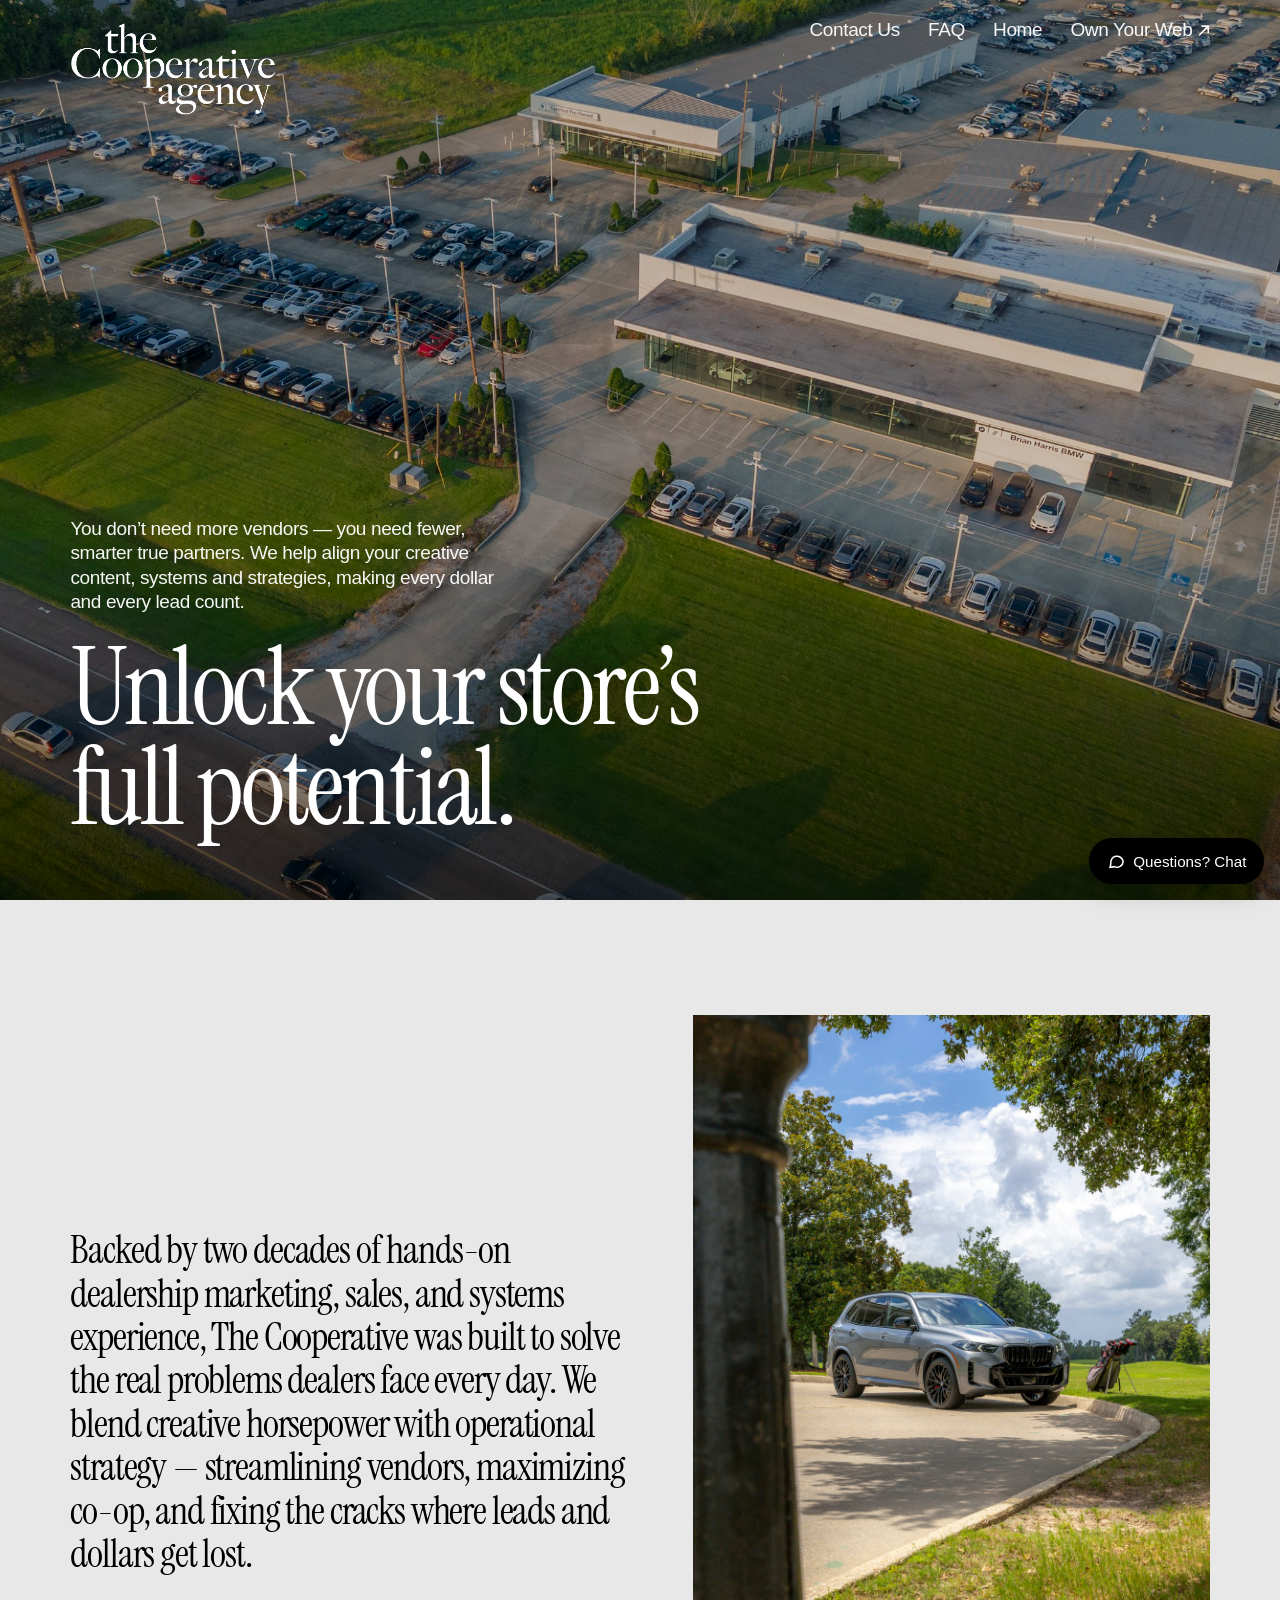
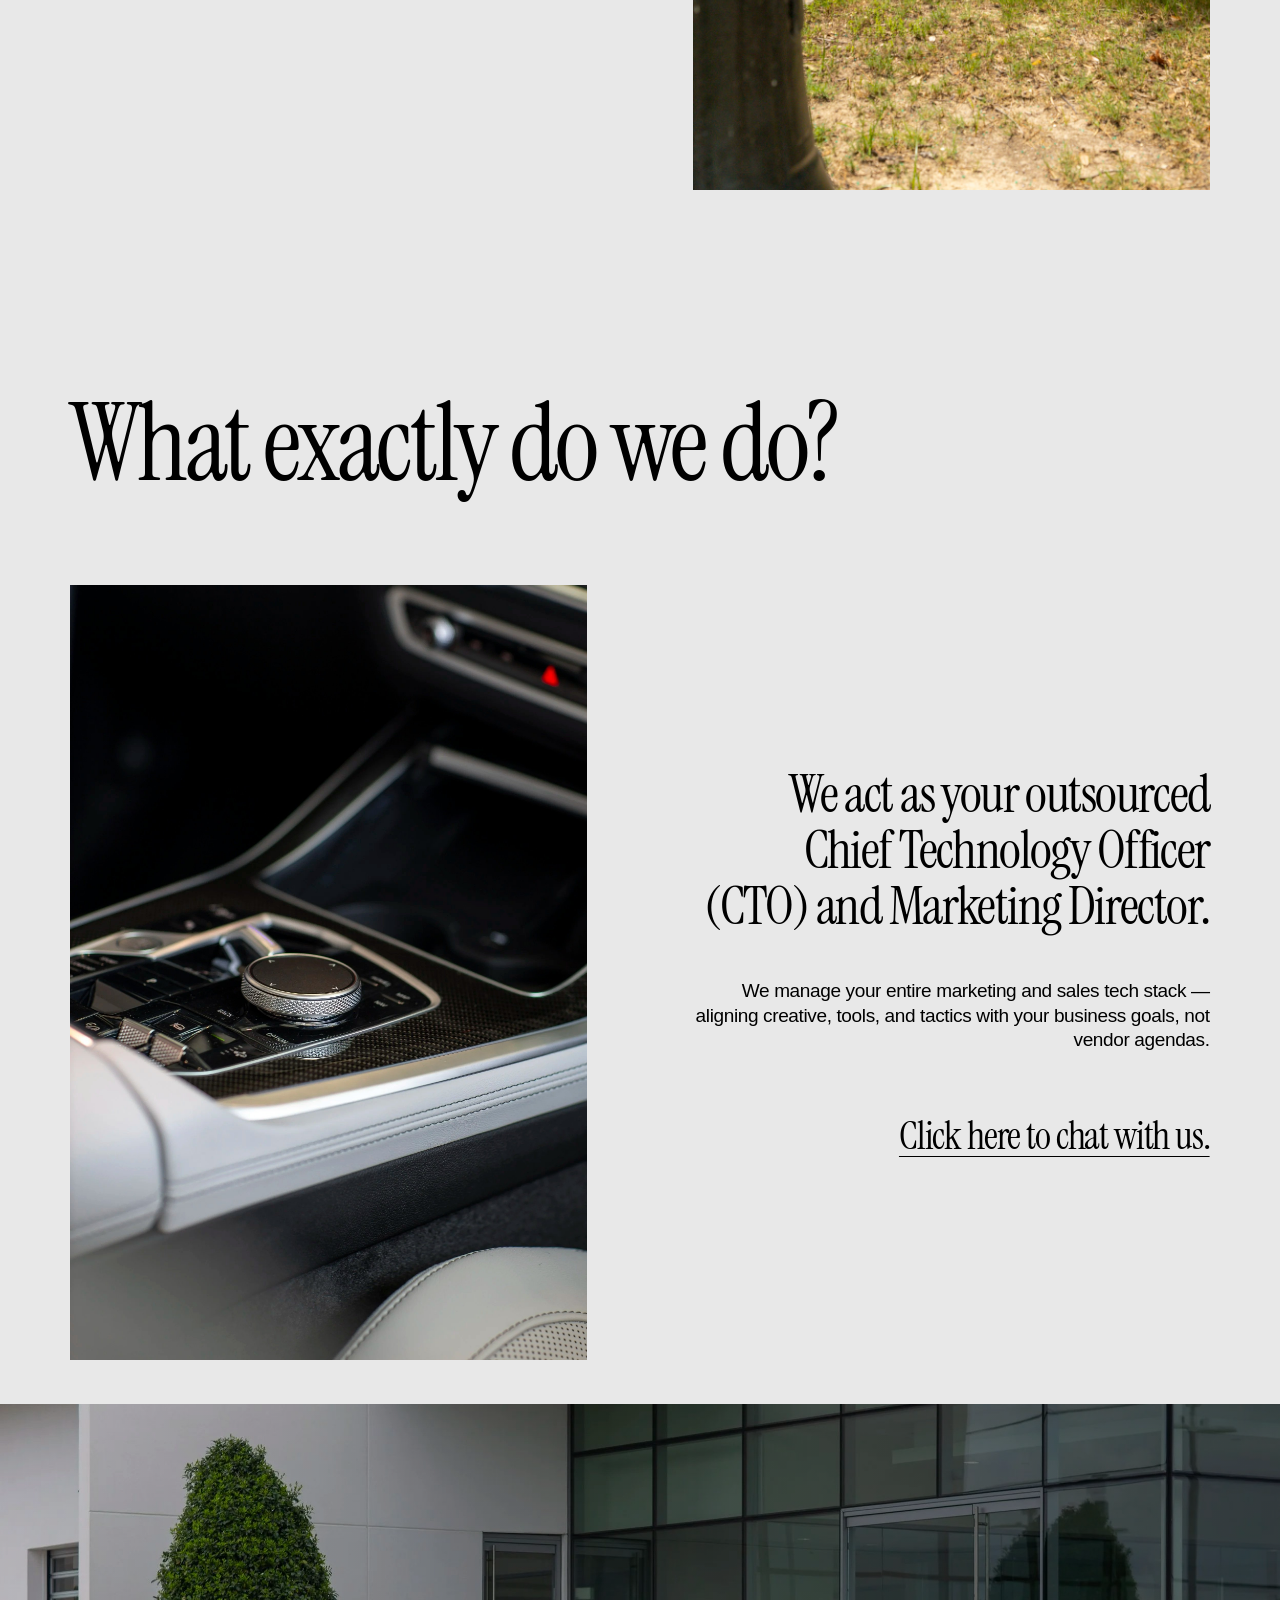
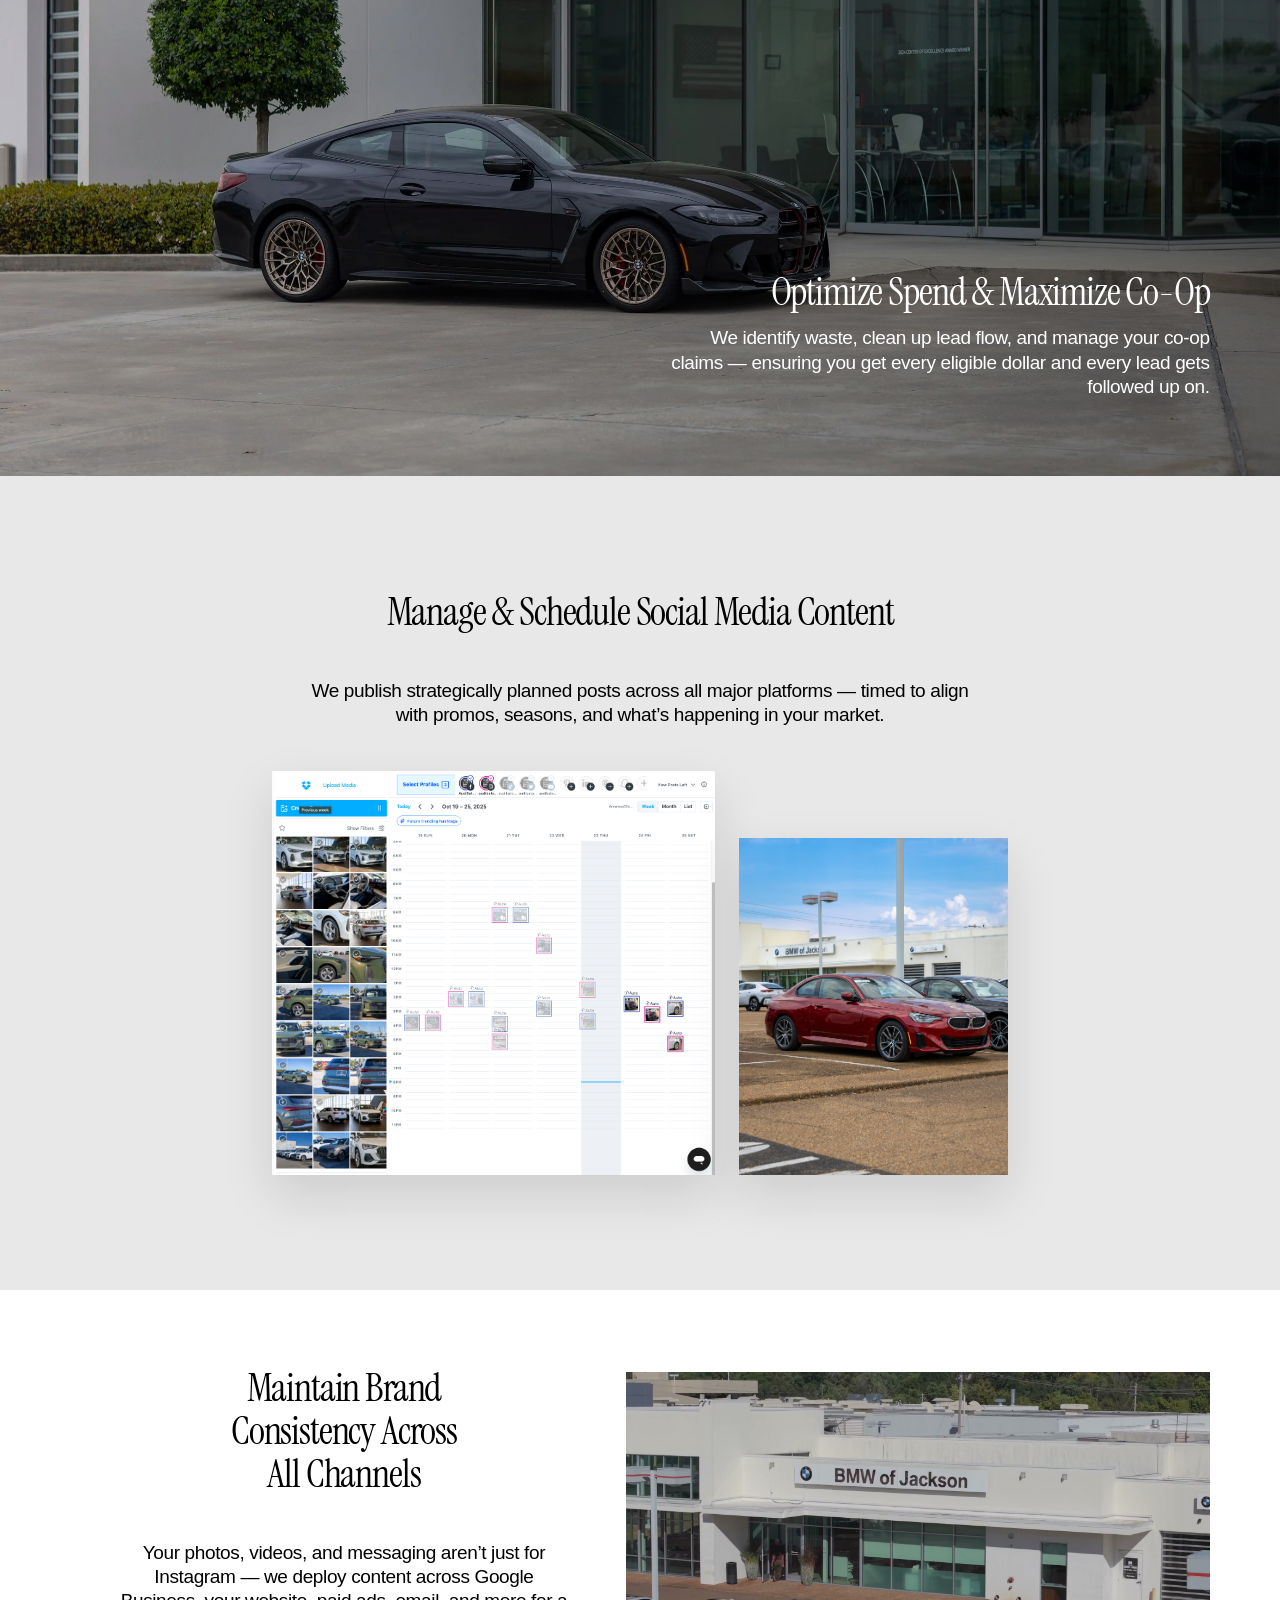
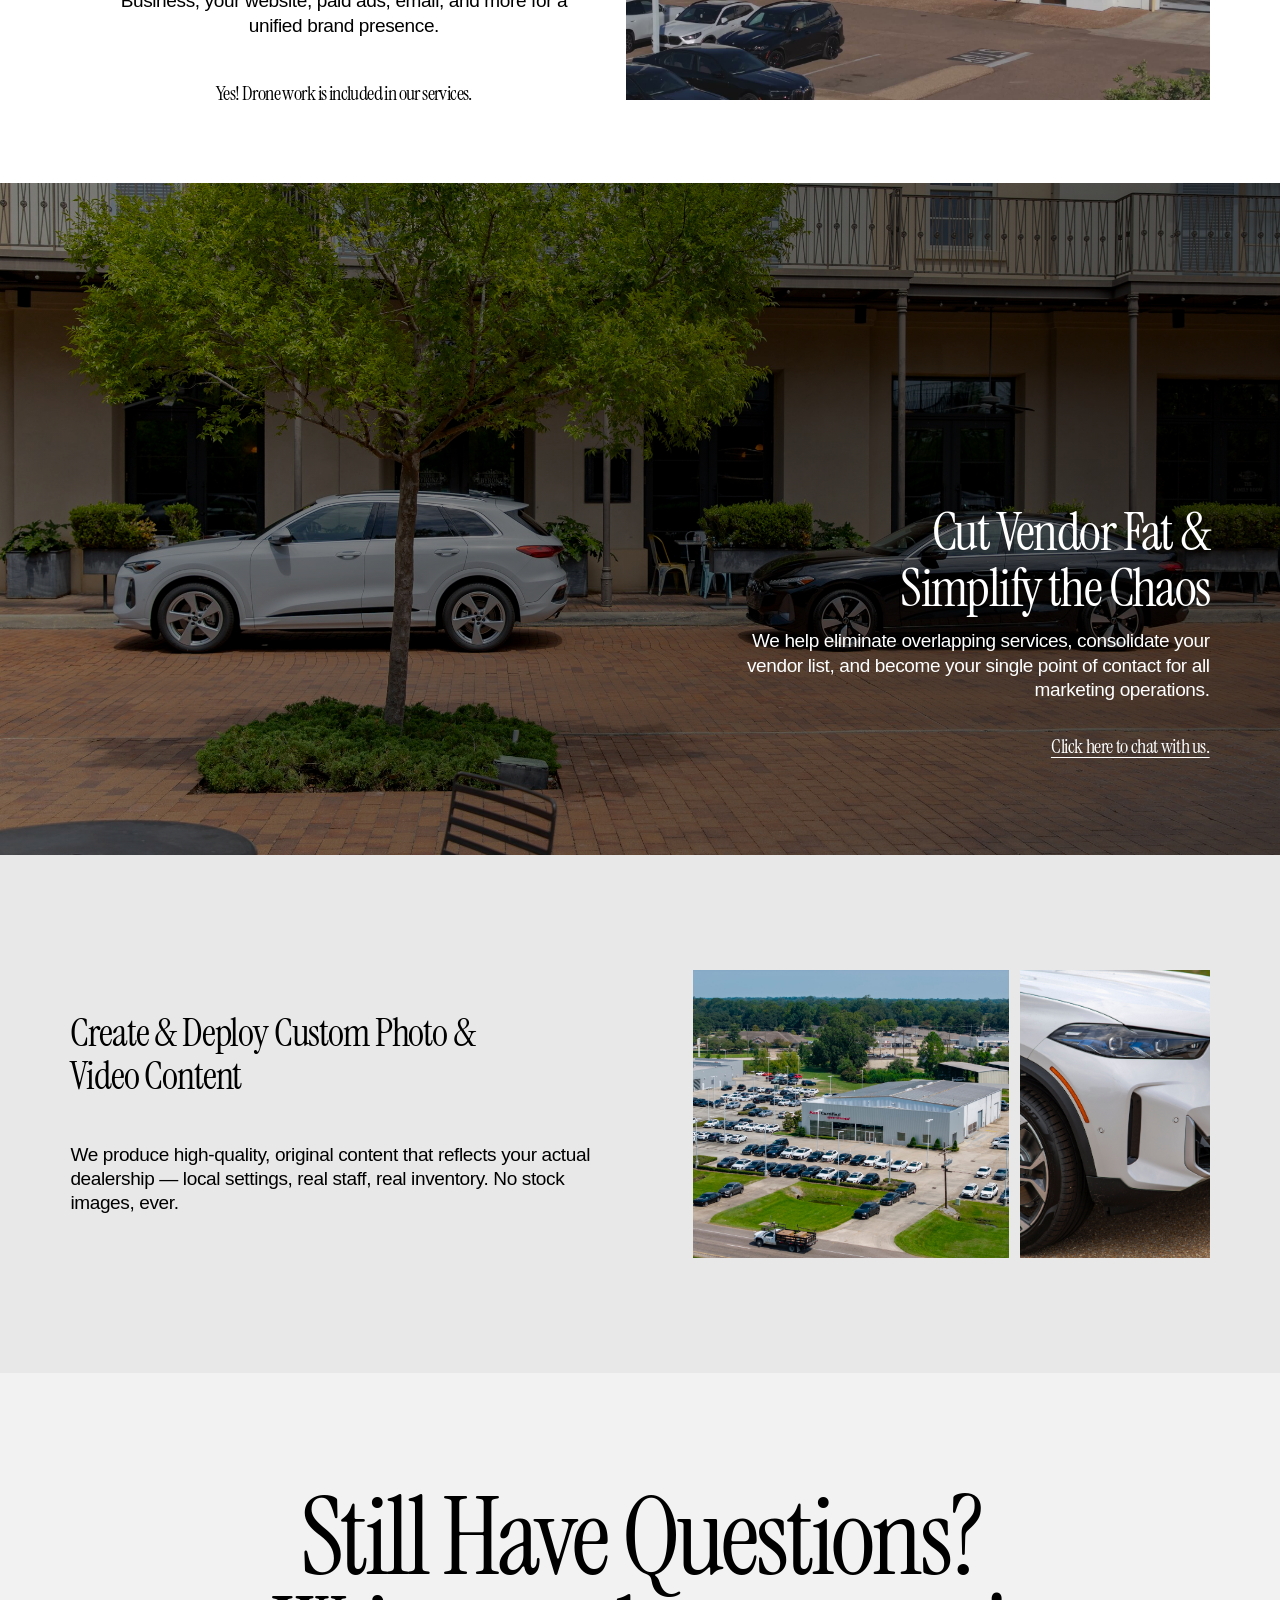
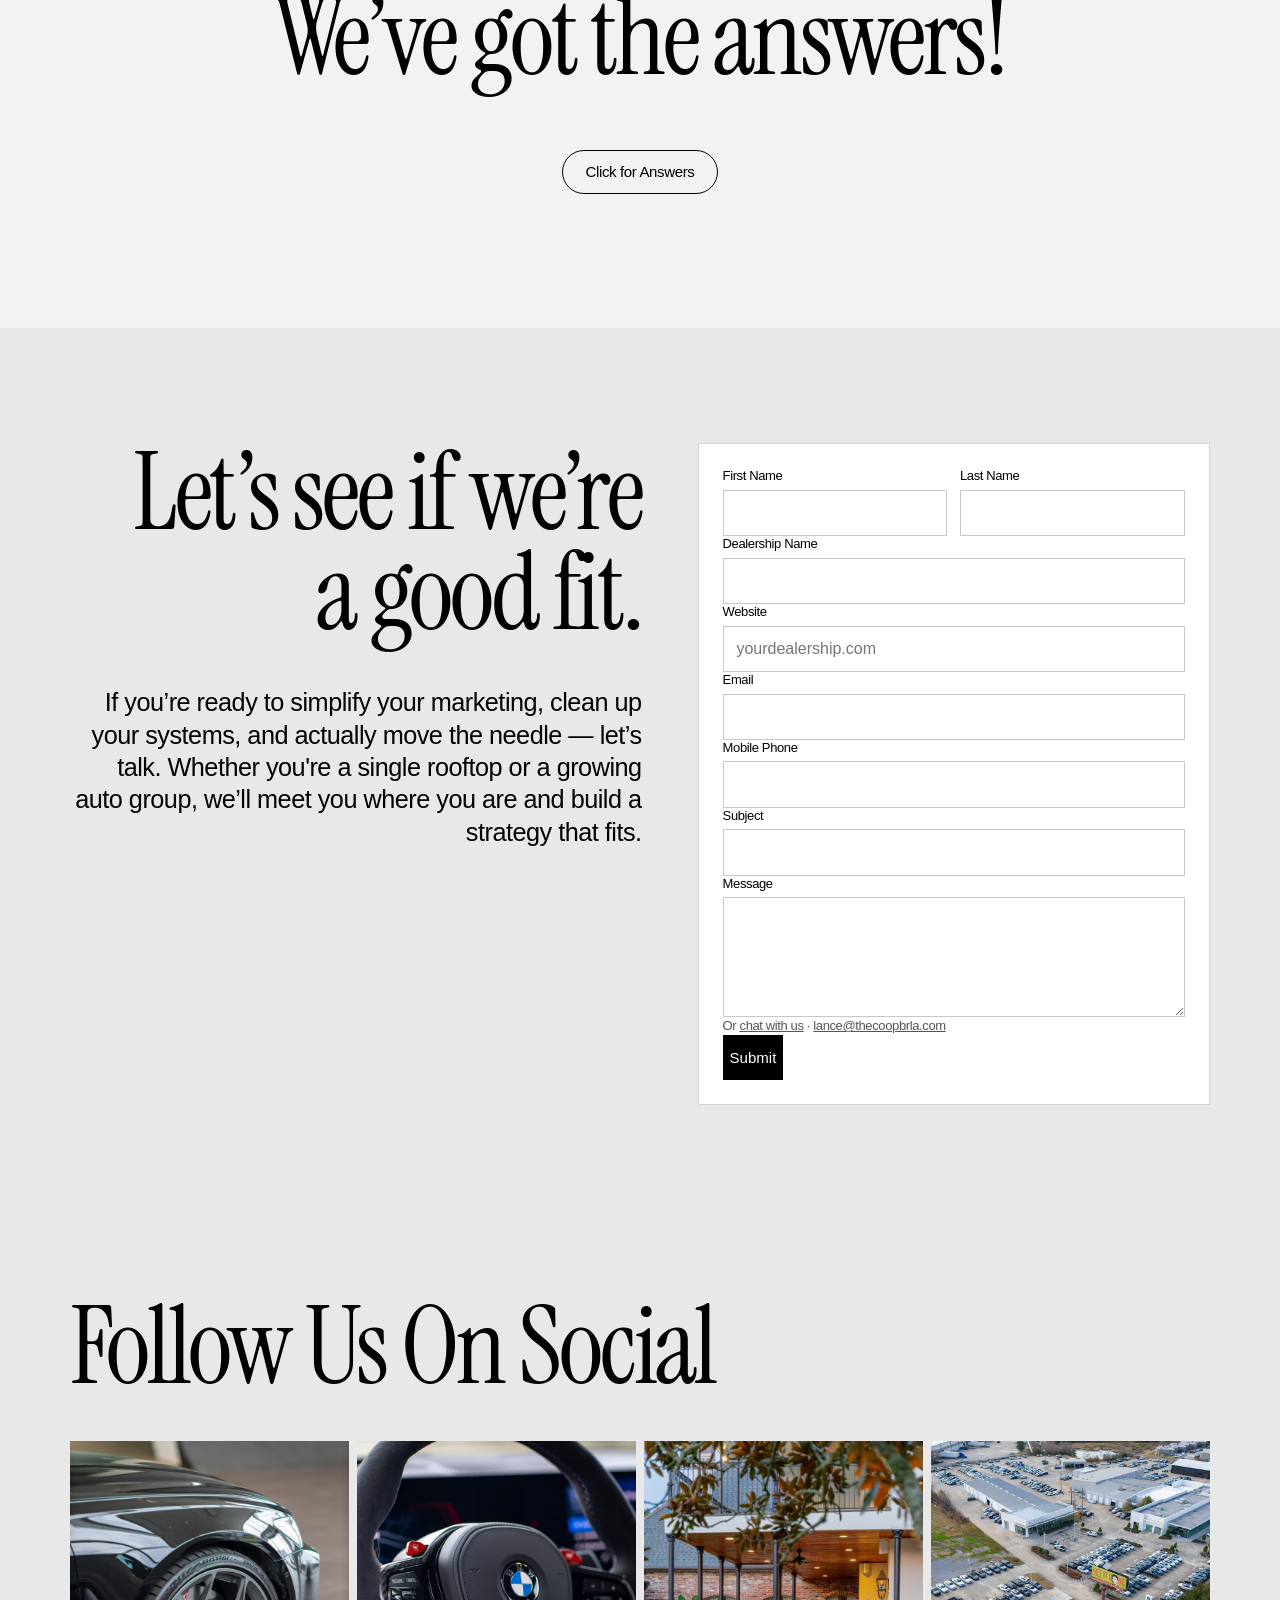
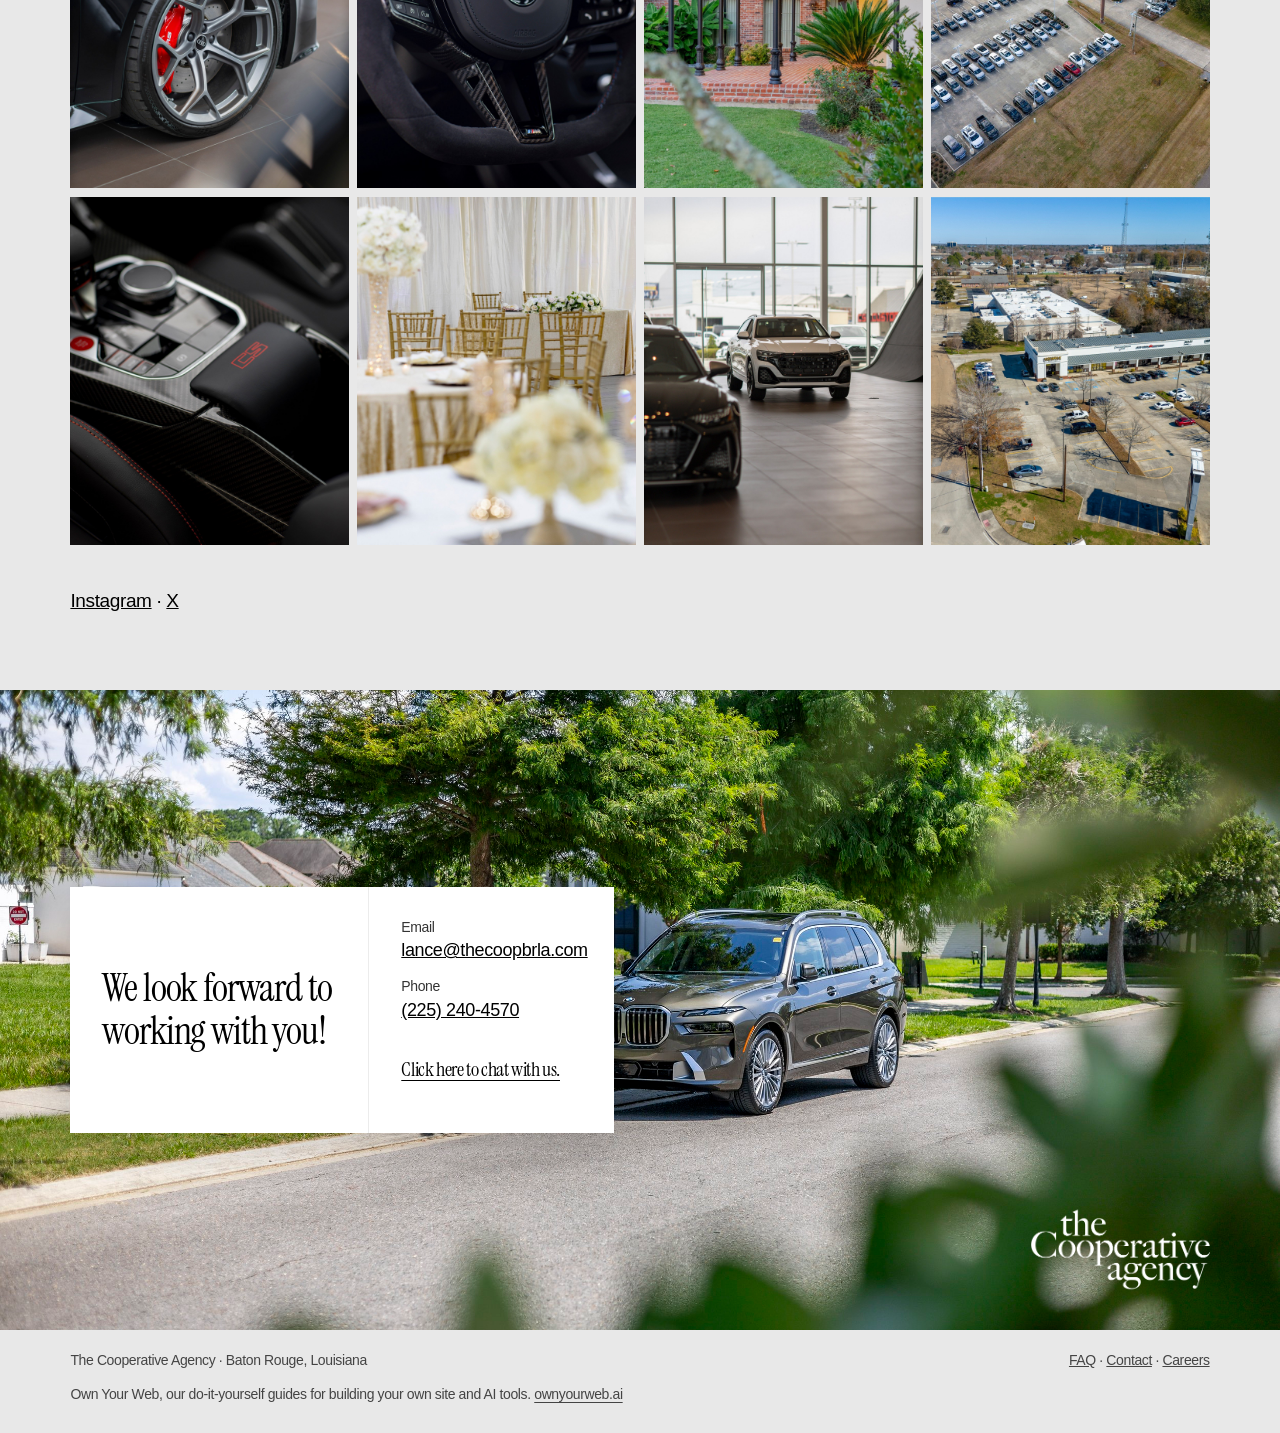
==== commit 0d8d347d: "Nav + footer: link to Own Your Web (ownyourweb.ai)" ====
--- a/index.html
+++ b/index.html
@@ -41,7 +41,7 @@
   <link rel="preconnect" href="https://fonts.googleapis.com" />
   <link rel="preconnect" href="https://fonts.gstatic.com" crossorigin />
   <link href="https://fonts.googleapis.com/css2?family=Instrument+Serif:ital@0;1&display=swap" rel="stylesheet" />
-  <link rel="stylesheet" href="./css/site.css?v=e48c93e" />
+  <link rel="stylesheet" href="./css/site.css?v=oyw1" />
 </head>
 <body>
   <section class="hero" aria-label="Hero">
@@ -57,6 +57,7 @@
         <a href="./contact.html">Contact Us</a>
         <a href="./faq.html">FAQ</a>
         <a href="./" aria-current="page">Home</a>
+        <a href="https://ownyourweb.ai" class="nav__ext">Own Your Web<svg class="nav__ext-icon" aria-hidden="true" focusable="false" width="10" height="10" viewBox="0 0 10 10"><path d="M3 1h6v6M9 1 1 9" fill="none" stroke="currentColor" stroke-width="1.4"/></svg></a>
       </nav>
     </header>
     <div class="hero__content">
@@ -268,8 +269,9 @@
   <div class="site-footer-mini">
     <span>The Cooperative Agency · Baton Rouge, Louisiana</span>
     <span><a href="./faq.html">FAQ</a> · <a href="./contact.html">Contact</a> · <a href="./careers.html">Careers</a></span>
+    <p class="site-footer-mini__oyw">Own Your Web, our do-it-yourself guides for building your own site and AI tools. <a href="https://ownyourweb.ai">ownyourweb.ai</a></p>
   </div>
-  <script src="./js/contact-form.js"></script>
+  <script src="./js/contact-form.js?v=0b98f01"></script>
   <script src="./js/chat-widget.js?v=8316a52" defer></script>
 </body>
 </html>
--- a/css/site.css
+++ b/css/site.css
@@ -780,3 +780,9 @@
 .form .check { display: flex; align-items: center; gap: .5rem; font-weight: 400; font-size: .95rem; }
 .form .check input { width: 1.1rem; height: 1.1rem; padding: 0; flex: none; }
 .form .opt { font-weight: 400; color: #666; }
+
+/* Own Your Web outbound link */
+.nav__ext { display: inline-flex; align-items: center; gap: 0.3em; white-space: nowrap; }
+.nav__ext-icon { width: 0.6em; height: 0.6em; flex: none; }
+.site-footer-mini__oyw { flex-basis: 100%; margin: 0; }
+.site-footer-mini__oyw a { text-decoration: underline; text-underline-offset: 3px; }
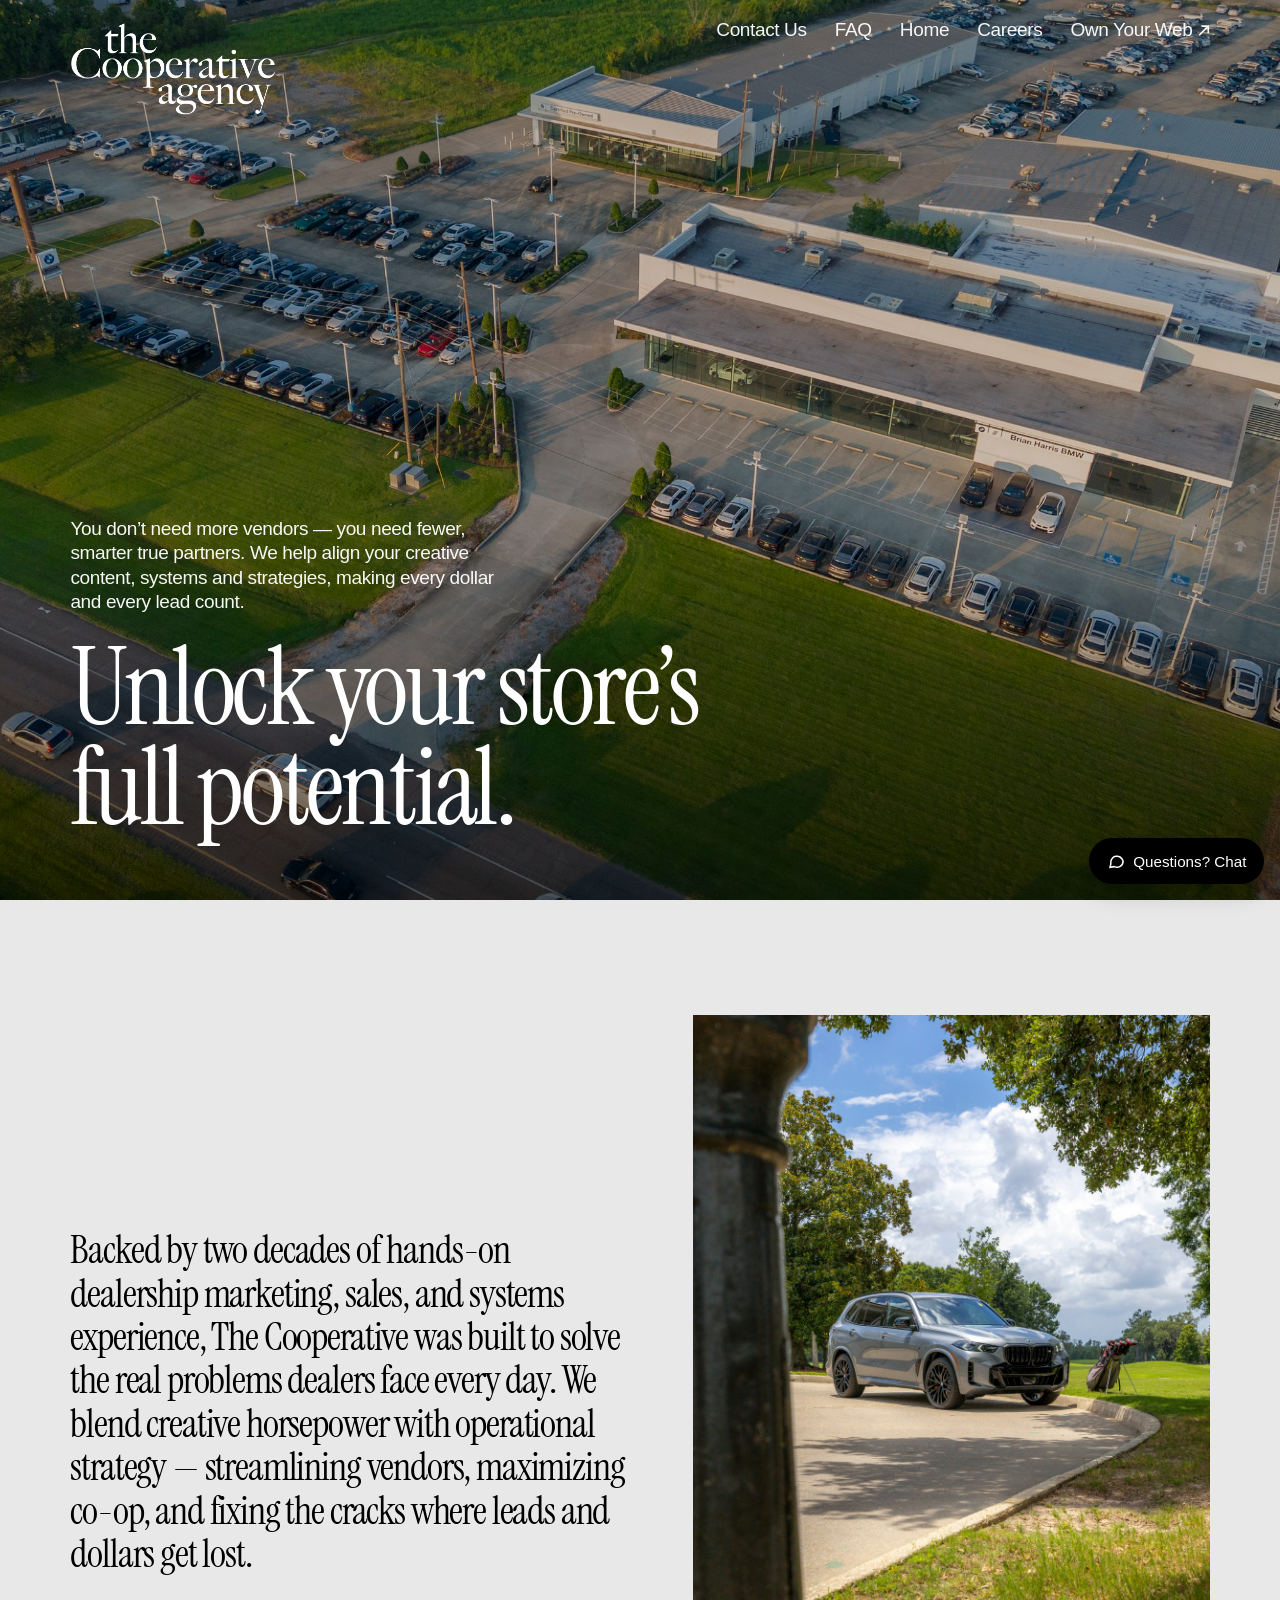
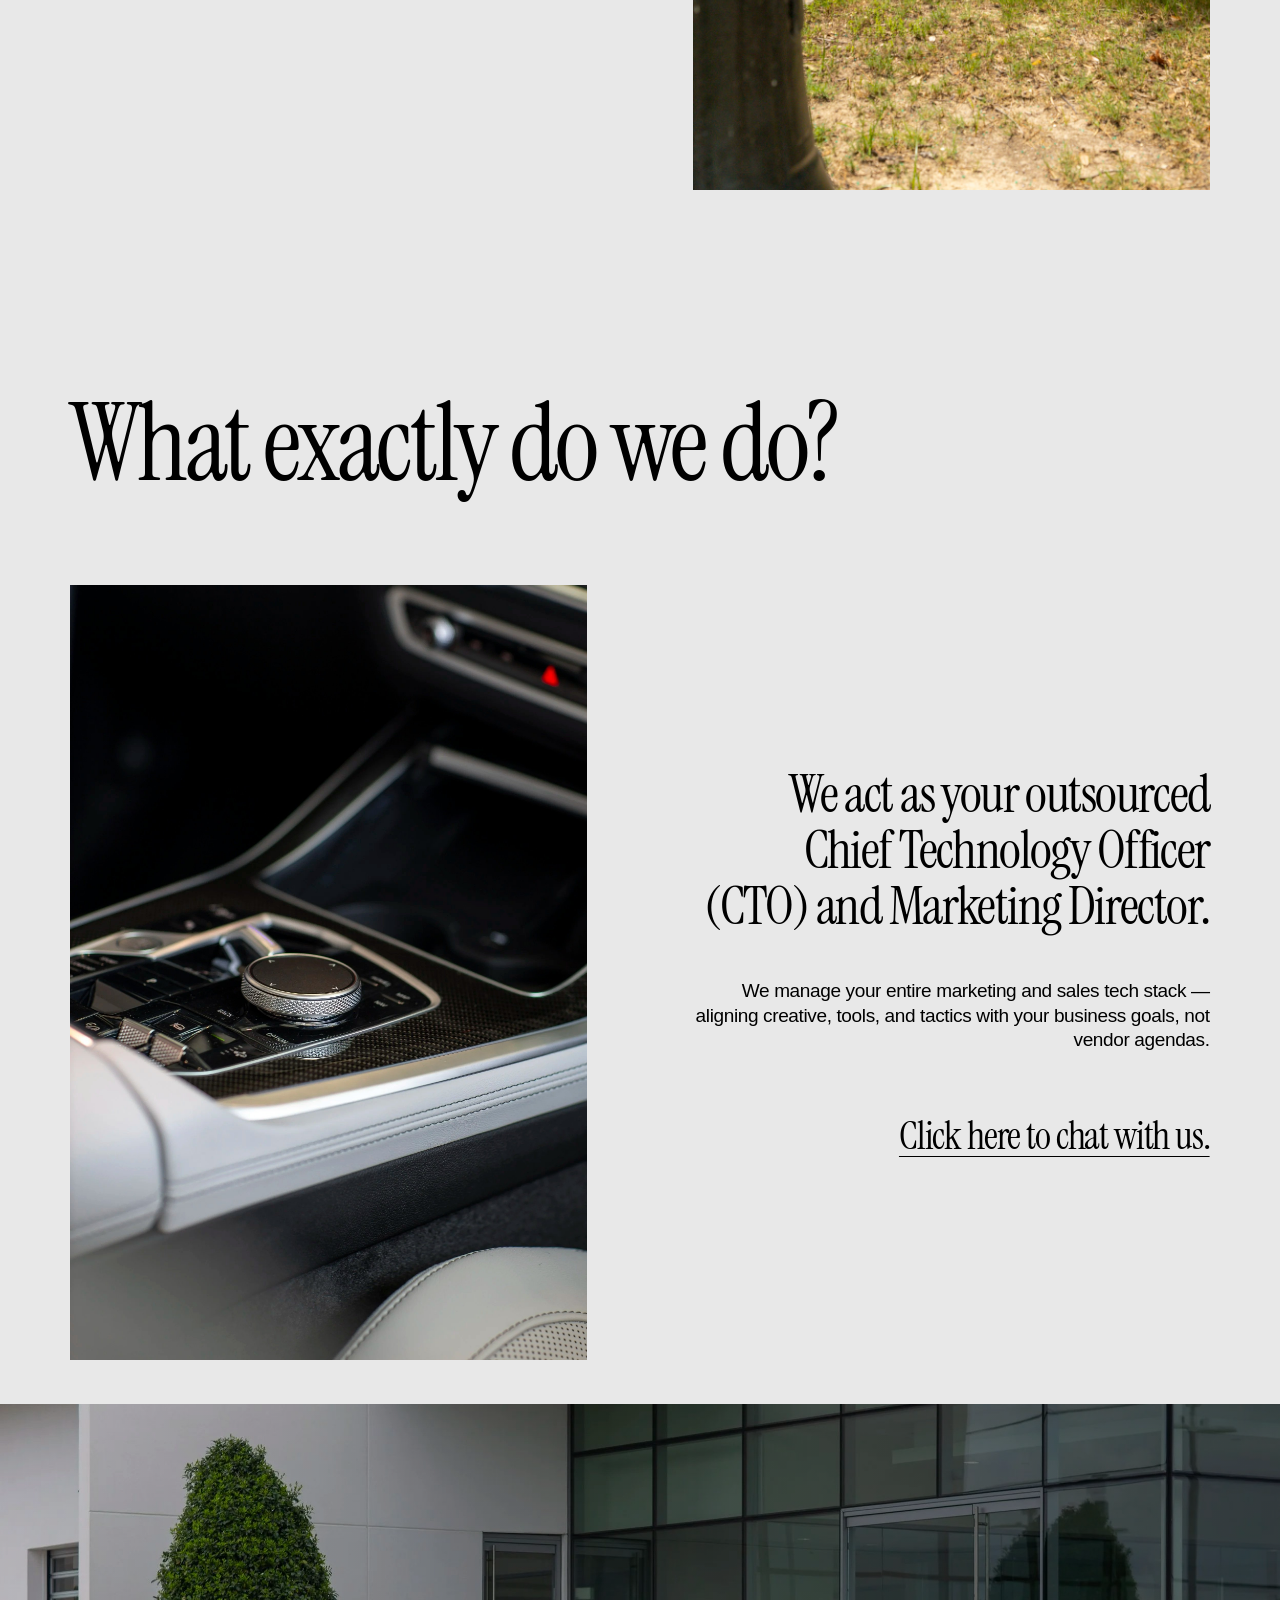
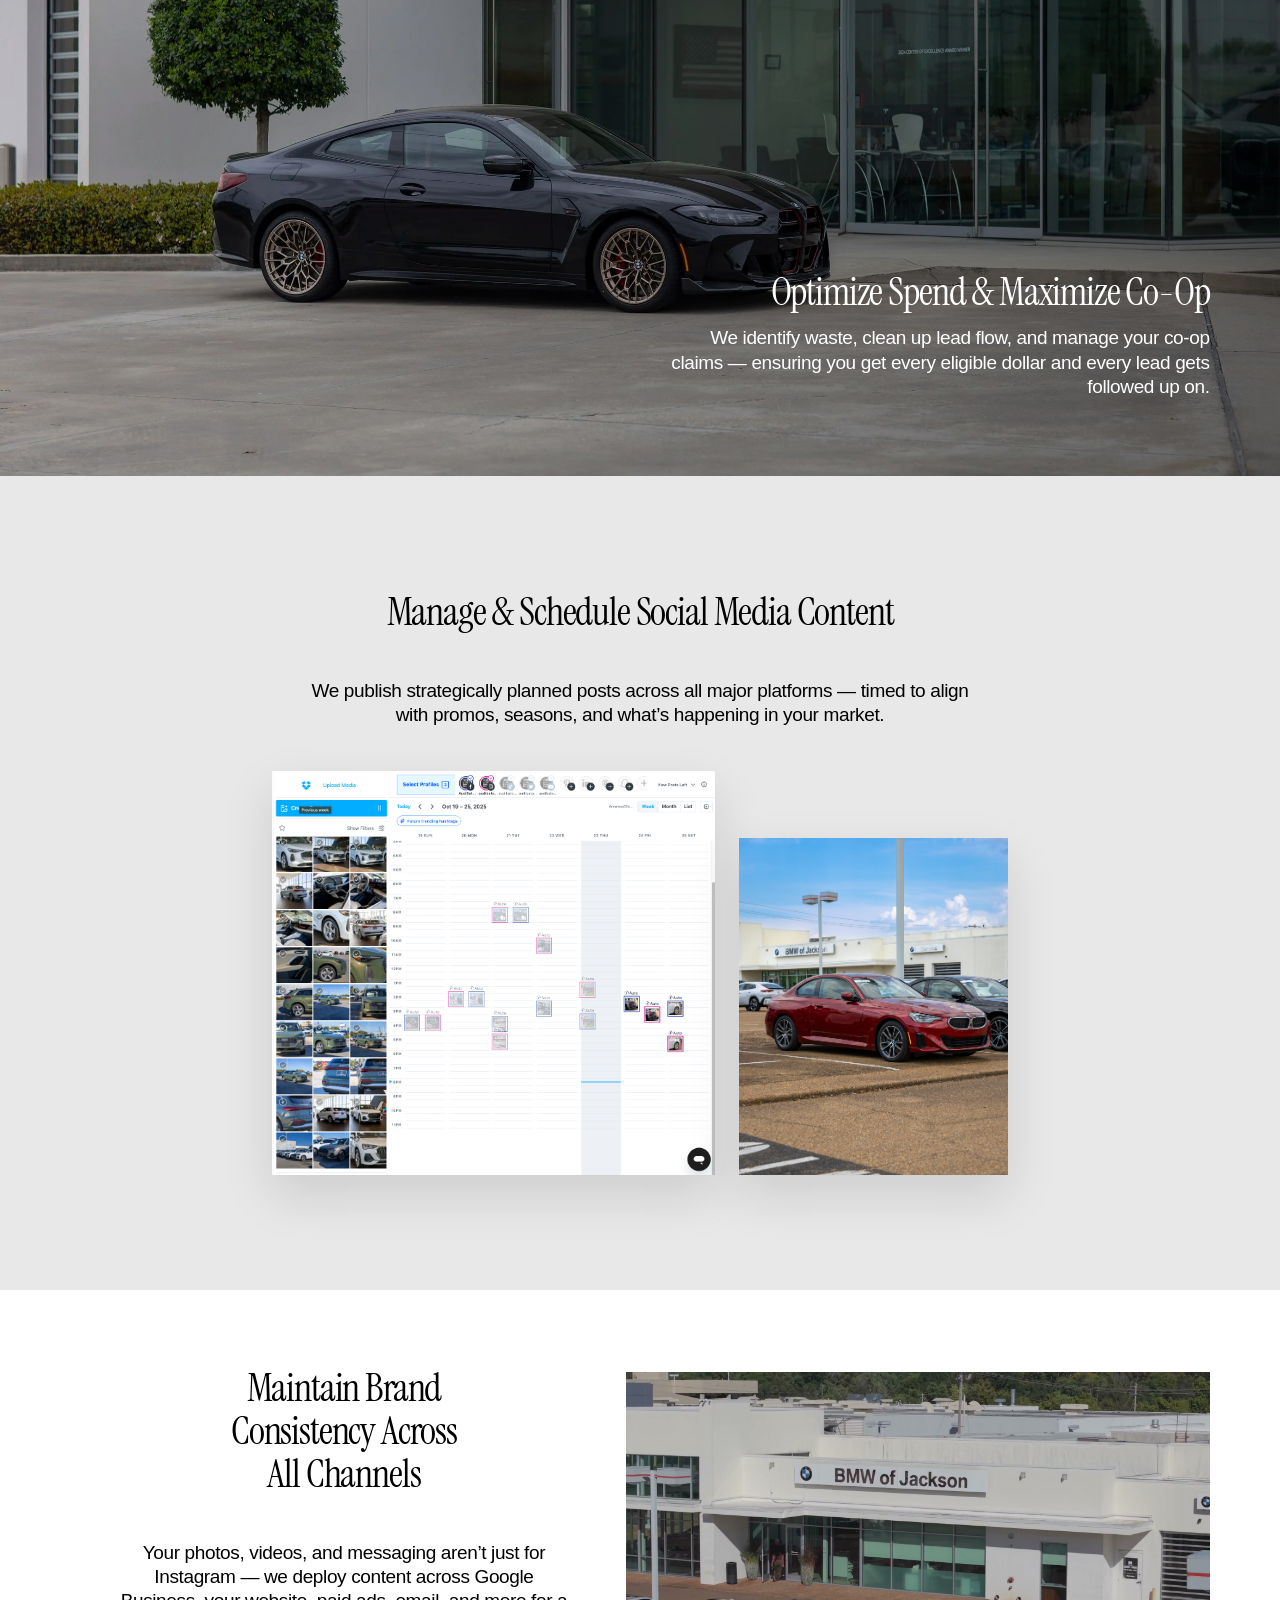
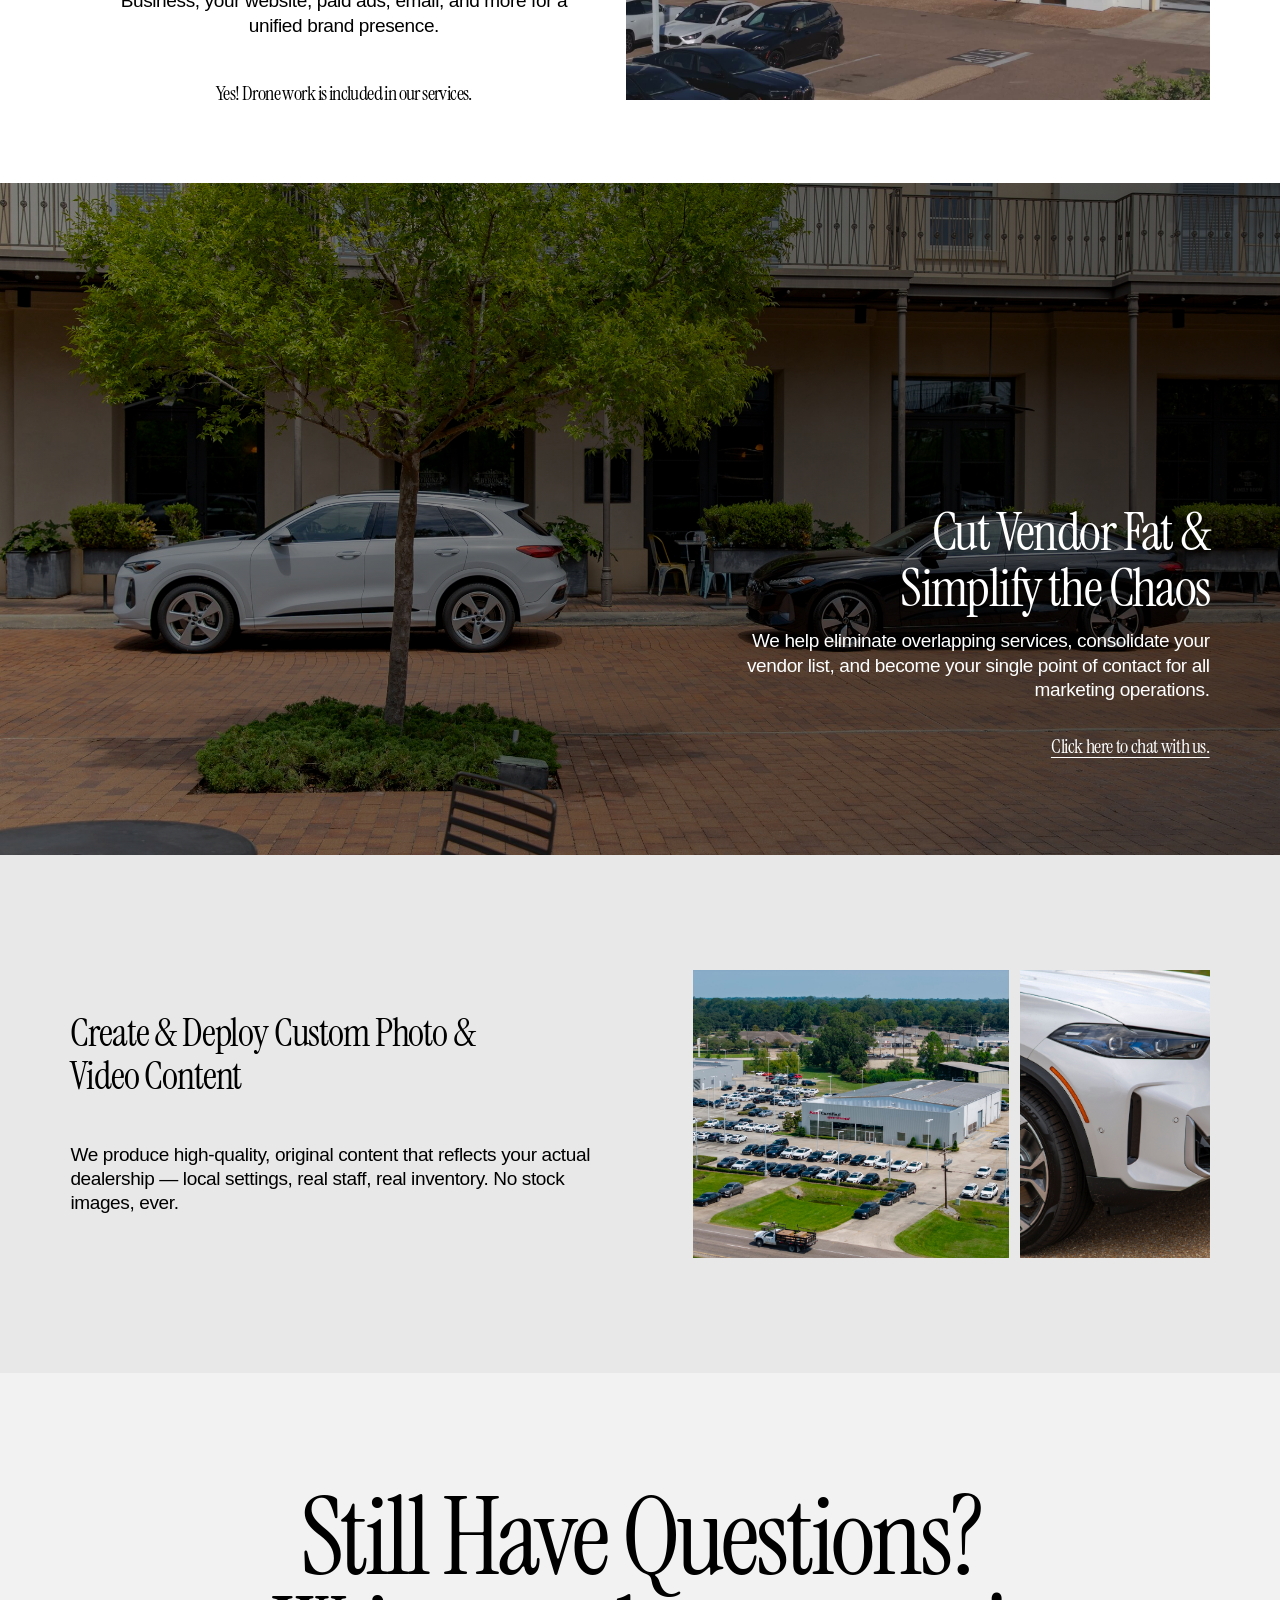
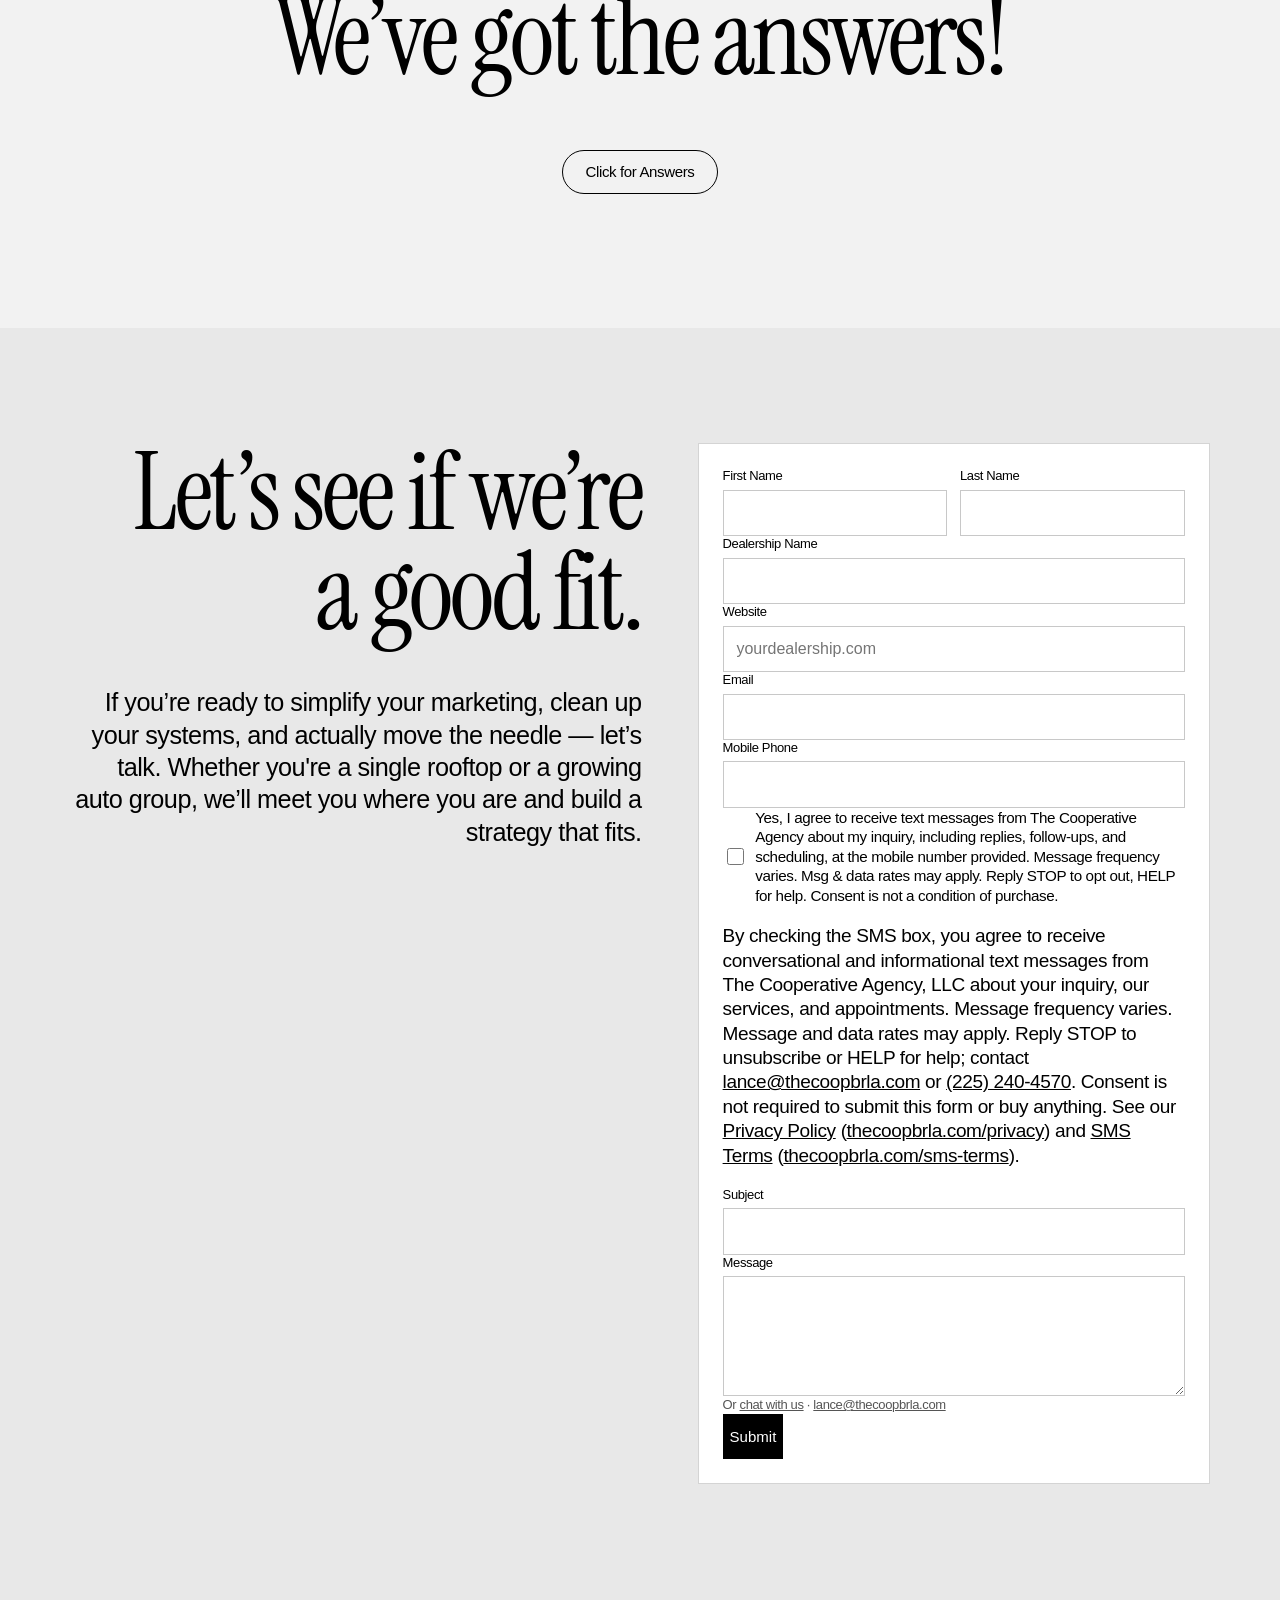
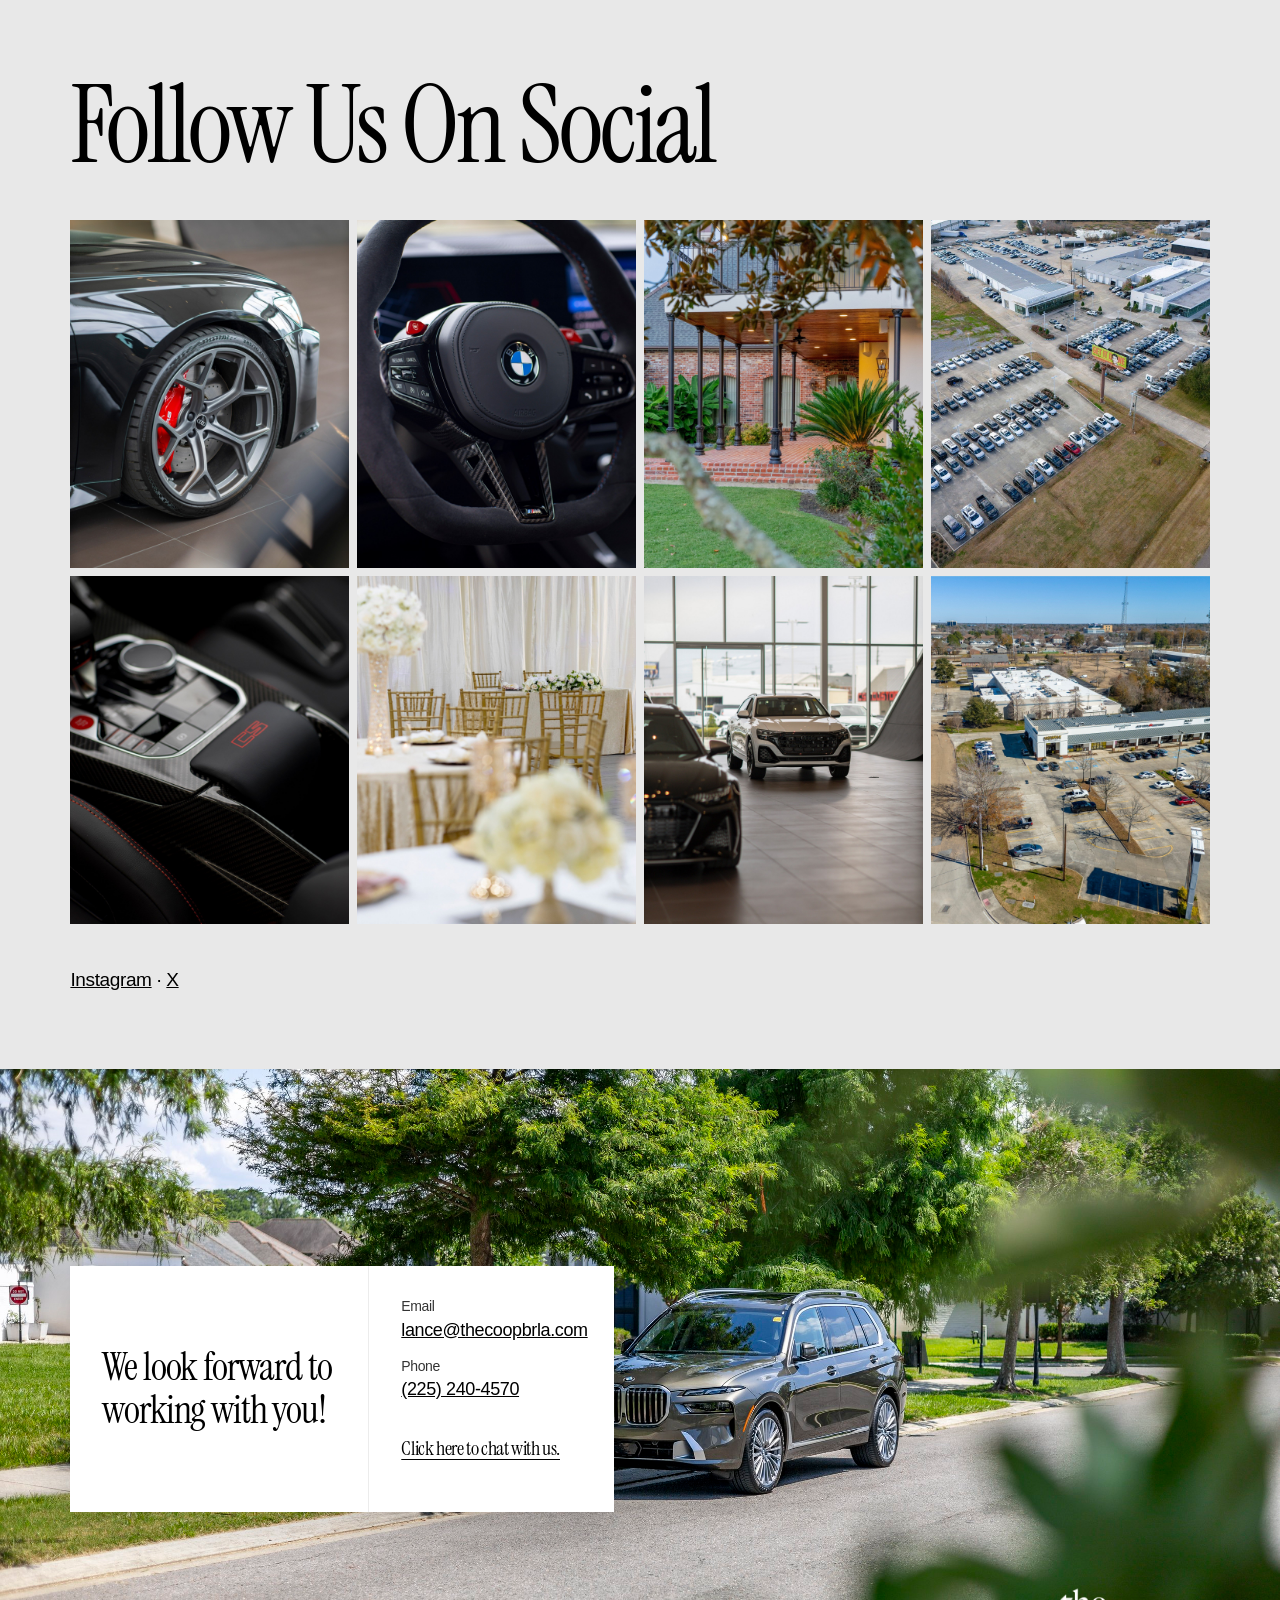
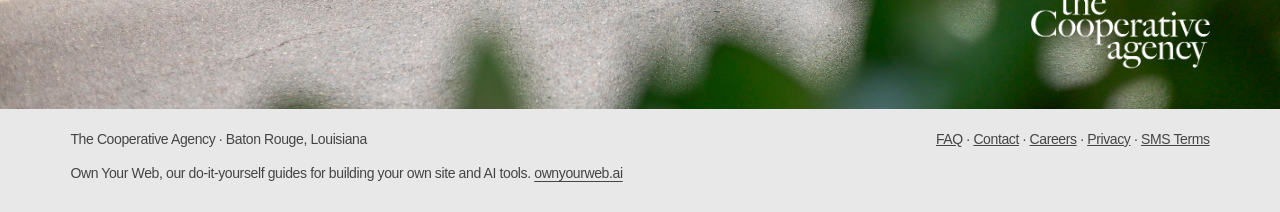
==== commit f0561c0b: "Nav: add Careers link (before Own Your Web)" ====
--- a/index.html
+++ b/index.html
@@ -41,7 +41,7 @@
   <link rel="preconnect" href="https://fonts.googleapis.com" />
   <link rel="preconnect" href="https://fonts.gstatic.com" crossorigin />
   <link href="https://fonts.googleapis.com/css2?family=Instrument+Serif:ital@0;1&display=swap" rel="stylesheet" />
-  <link rel="stylesheet" href="./css/site.css?v=oyw1" />
+  <link rel="stylesheet" href="./css/site.css?v=sms1" />
 </head>
 <body>
   <section class="hero" aria-label="Hero">
@@ -57,6 +57,7 @@
         <a href="./contact.html">Contact Us</a>
         <a href="./faq.html">FAQ</a>
         <a href="./" aria-current="page">Home</a>
+        <a href="./careers.html">Careers</a>
         <a href="https://ownyourweb.ai" class="nav__ext">Own Your Web<svg class="nav__ext-icon" aria-hidden="true" focusable="false" width="10" height="10" viewBox="0 0 10 10"><path d="M3 1h6v6M9 1 1 9" fill="none" stroke="currentColor" stroke-width="1.4"/></svg></a>
       </nav>
     </header>
@@ -210,6 +211,15 @@
           <label>Website<input name="website" type="text" inputmode="url" placeholder="yourdealership.com" autocomplete="url" /></label>
           <label>Email<input name="email" type="email" autocomplete="email" required /></label>
           <label>Mobile Phone<input name="phone" type="tel" autocomplete="tel" required /></label>
+          <div class="sms-consent">
+            <label class="check check--sms">
+              <input type="checkbox" name="sms_consent" value="yes" autocomplete="off" aria-describedby="sms-disclosure" />
+              <span>Yes, I agree to receive text messages from The Cooperative Agency about my inquiry, including replies, follow-ups, and scheduling, at the mobile number provided. Message frequency varies. Msg &amp; data rates may apply. Reply STOP to opt out, HELP for help. Consent is not a condition of purchase.</span>
+            </label>
+            <p class="sms-disclosure" id="sms-disclosure">By checking the SMS box, you agree to receive conversational and informational text messages from The Cooperative Agency, LLC about your inquiry, our services, and appointments. Message frequency varies. Message and data rates may apply. Reply STOP to unsubscribe or HELP for help; contact <a href="mailto:lance@thecoopbrla.com">lance@thecoopbrla.com</a> or <a href="tel:+12252404570">(225) 240-4570</a>. Consent is not required to submit this form or buy anything. See our <a href="/privacy">Privacy Policy</a> (<a href="/privacy">thecoopbrla.com/privacy</a>) and <a href="/sms-terms">SMS Terms</a> (<a href="/sms-terms">thecoopbrla.com/sms-terms</a>).</p>
+            <input type="hidden" name="sms_consent_version" value="2026-10-26" />
+            <input type="hidden" name="sms_consent_text" value="Yes, I agree to receive text messages from The Cooperative Agency about my inquiry, including replies, follow-ups, and scheduling, at the mobile number provided. Message frequency varies. Msg &amp; data rates may apply. Reply STOP to opt out, HELP for help. Consent is not a condition of purchase.&#10;By checking the SMS box, you agree to receive conversational and informational text messages from The Cooperative Agency, LLC about your inquiry, our services, and appointments. Message frequency varies. Message and data rates may apply. Reply STOP to unsubscribe or HELP for help; contact lance@thecoopbrla.com or (225) 240-4570. Consent is not required to submit this form or buy anything. See our Privacy Policy (thecoopbrla.com/privacy) and SMS Terms (thecoopbrla.com/sms-terms)." />
+          </div>
           <label>Subject<input name="subject" required /></label>
           <label>Message<textarea name="message" required></textarea></label>
           <div aria-hidden="true" style="position:absolute;left:-9999px;width:1px;height:1px;overflow:hidden"><label>Leave blank<input name="company_url" tabindex="-1" autocomplete="off" /></label></div>
@@ -268,10 +278,10 @@
 
   <div class="site-footer-mini">
     <span>The Cooperative Agency · Baton Rouge, Louisiana</span>
-    <span><a href="./faq.html">FAQ</a> · <a href="./contact.html">Contact</a> · <a href="./careers.html">Careers</a></span>
+    <span><a href="./faq.html">FAQ</a> · <a href="./contact.html">Contact</a> · <a href="./careers.html">Careers</a> · <a href="./privacy.html">Privacy</a> · <a href="./sms-terms.html">SMS Terms</a></span>
     <p class="site-footer-mini__oyw">Own Your Web, our do-it-yourself guides for building your own site and AI tools. <a href="https://ownyourweb.ai">ownyourweb.ai</a></p>
   </div>
-  <script src="./js/contact-form.js?v=0b98f01"></script>
+  <script src="./js/contact-form.js?v=sms2"></script>
   <script src="./js/chat-widget.js?v=8316a52" defer></script>
 </body>
 </html>
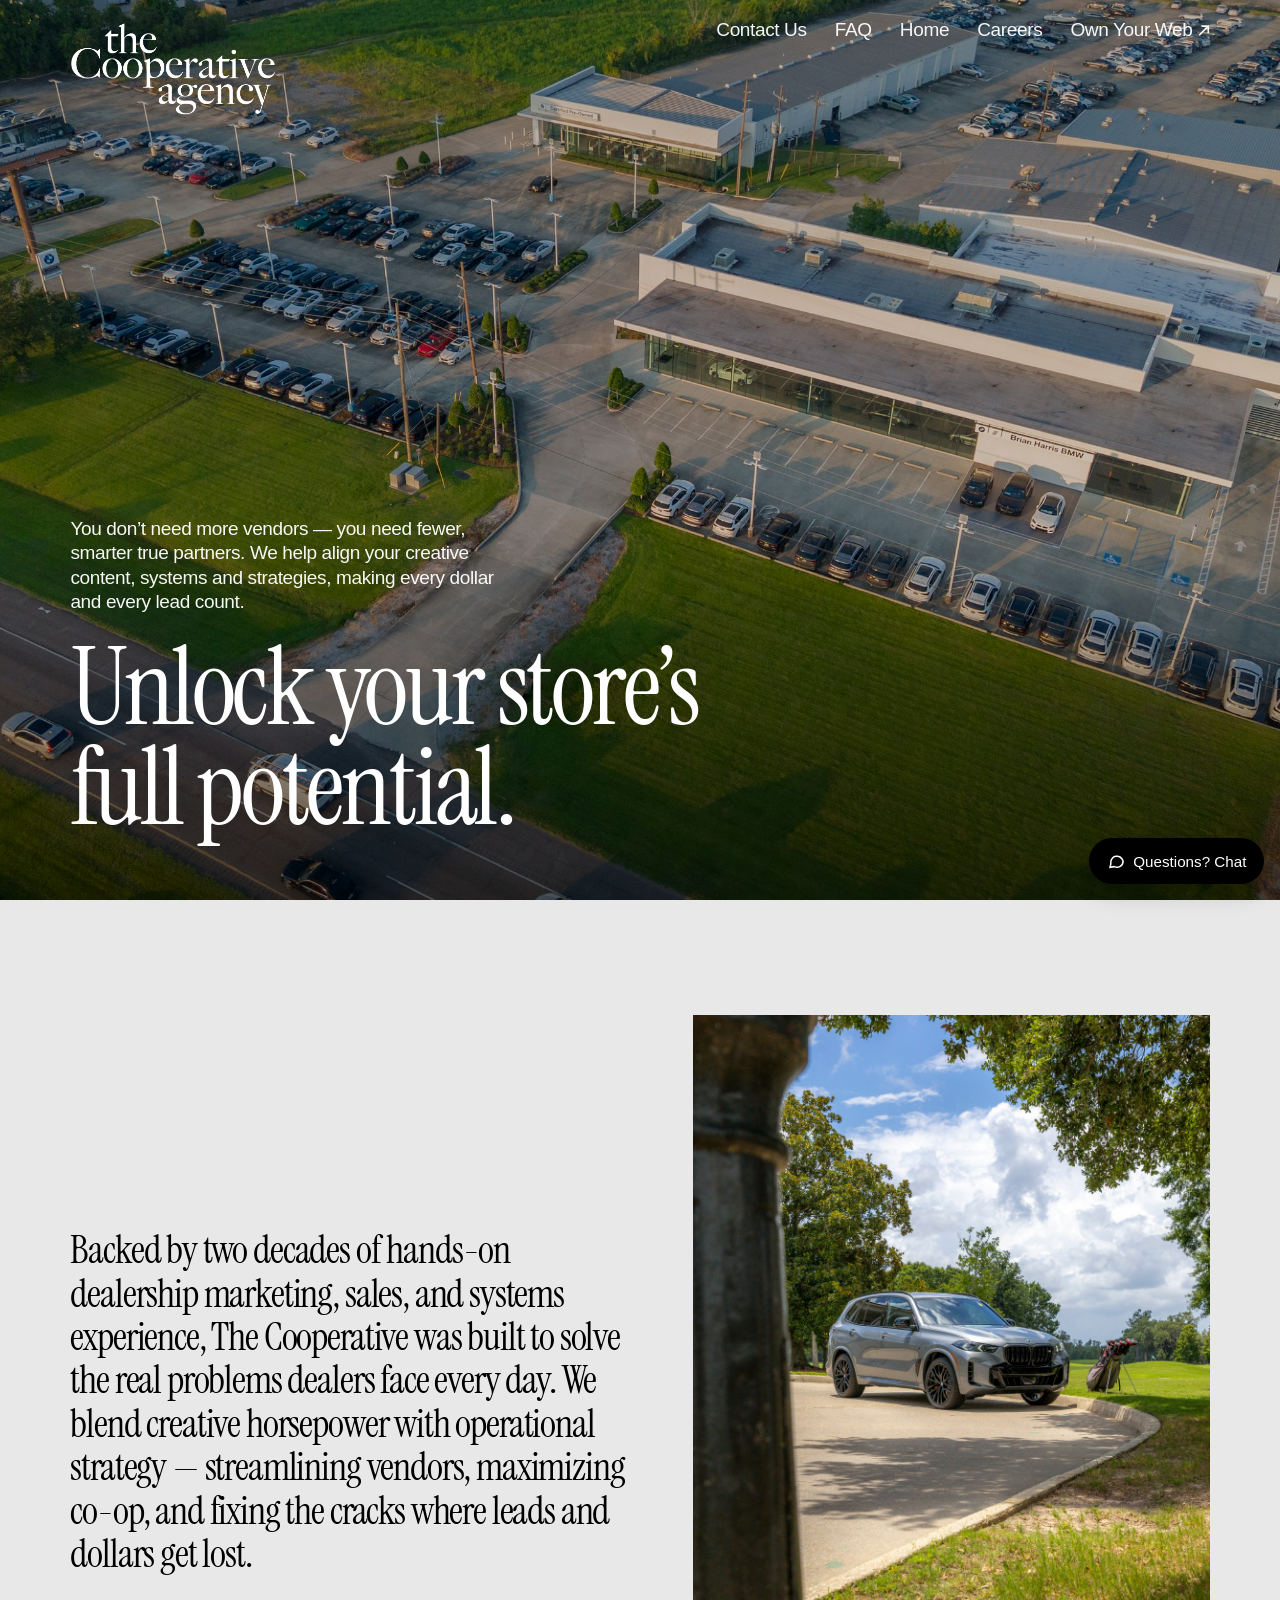
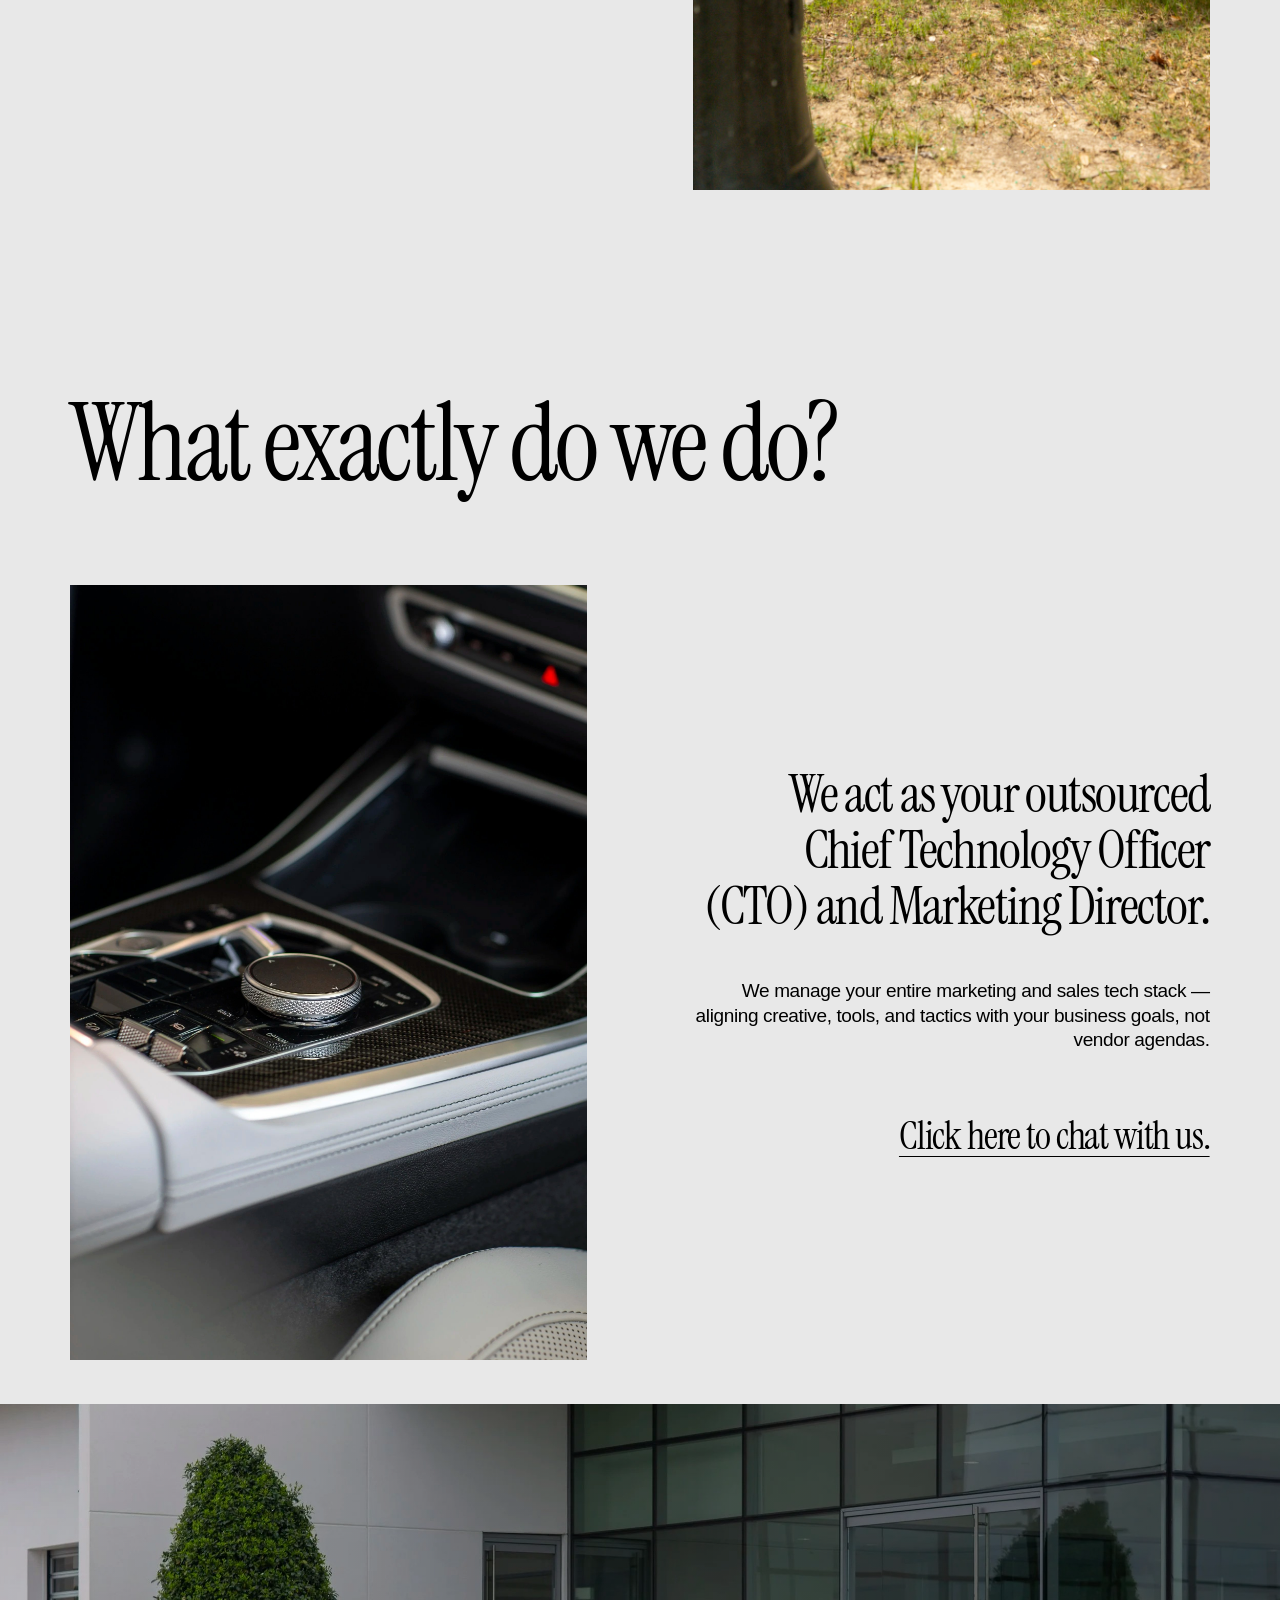
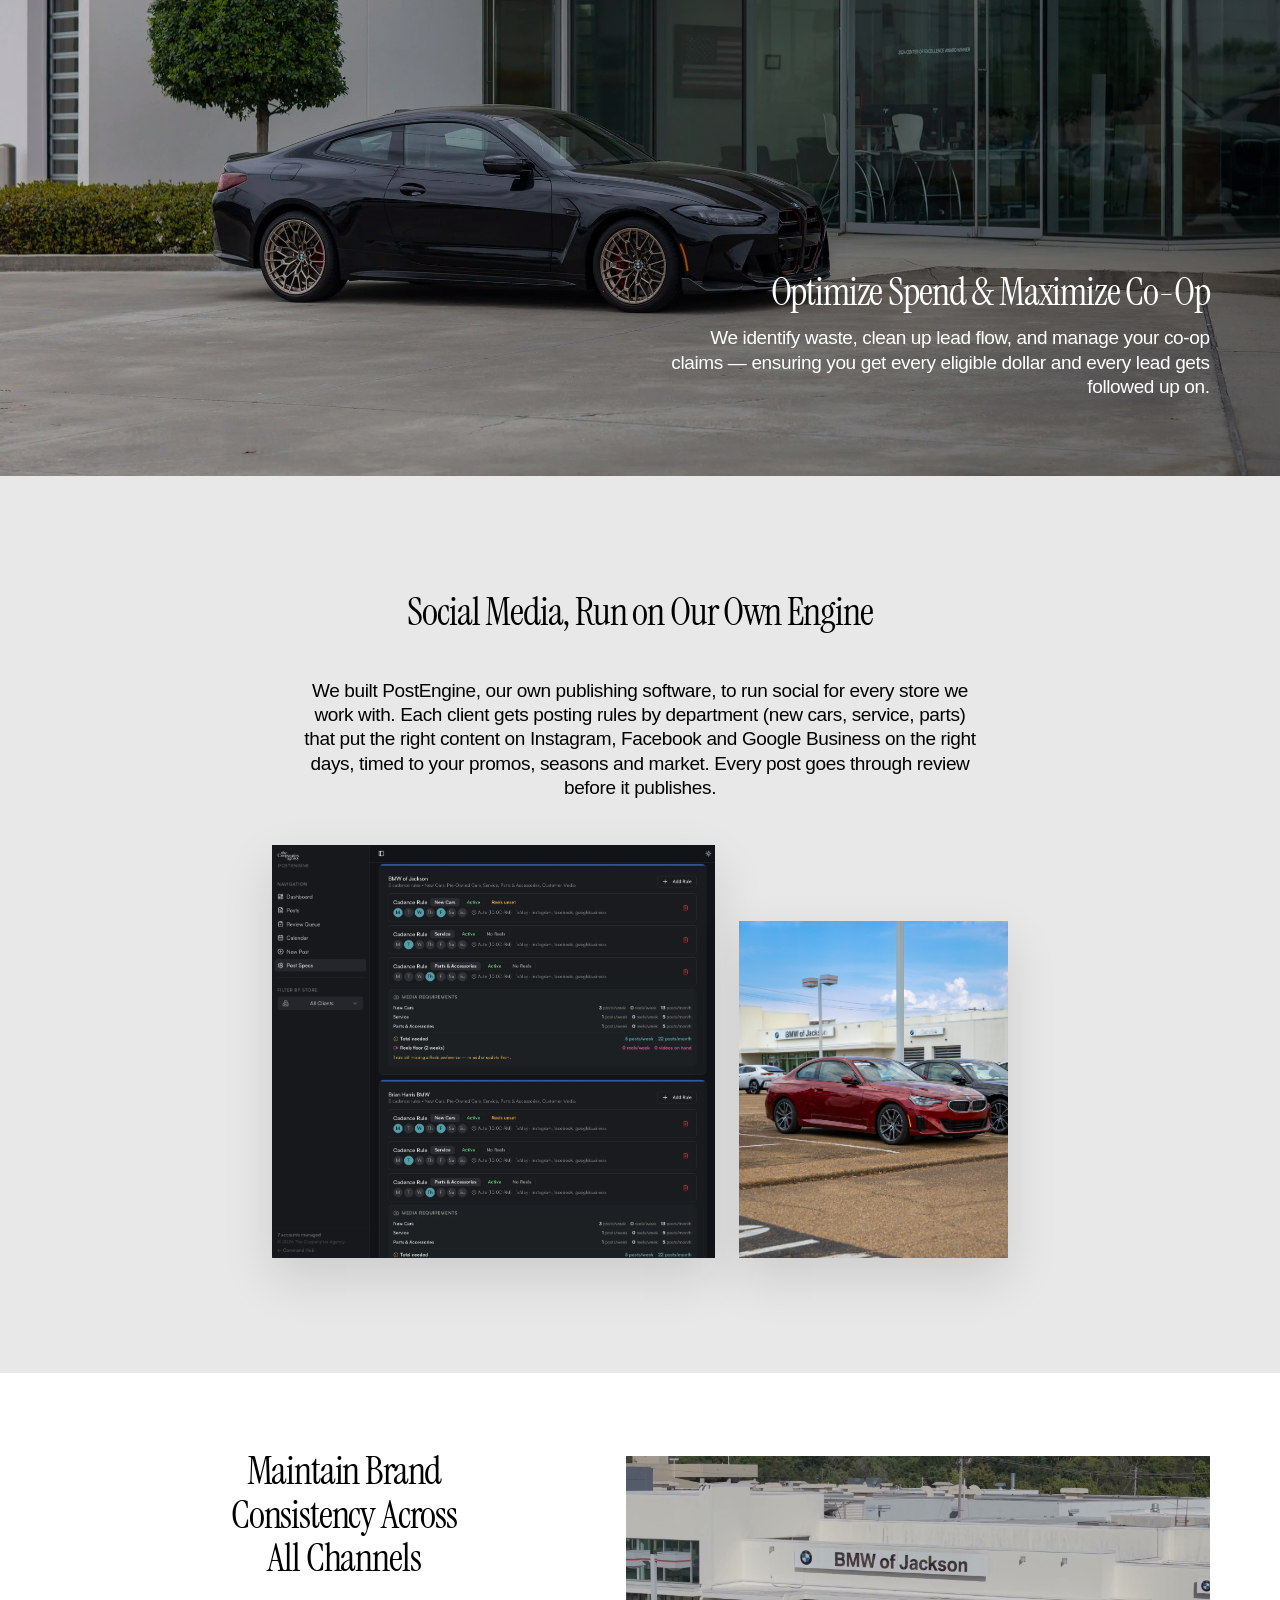
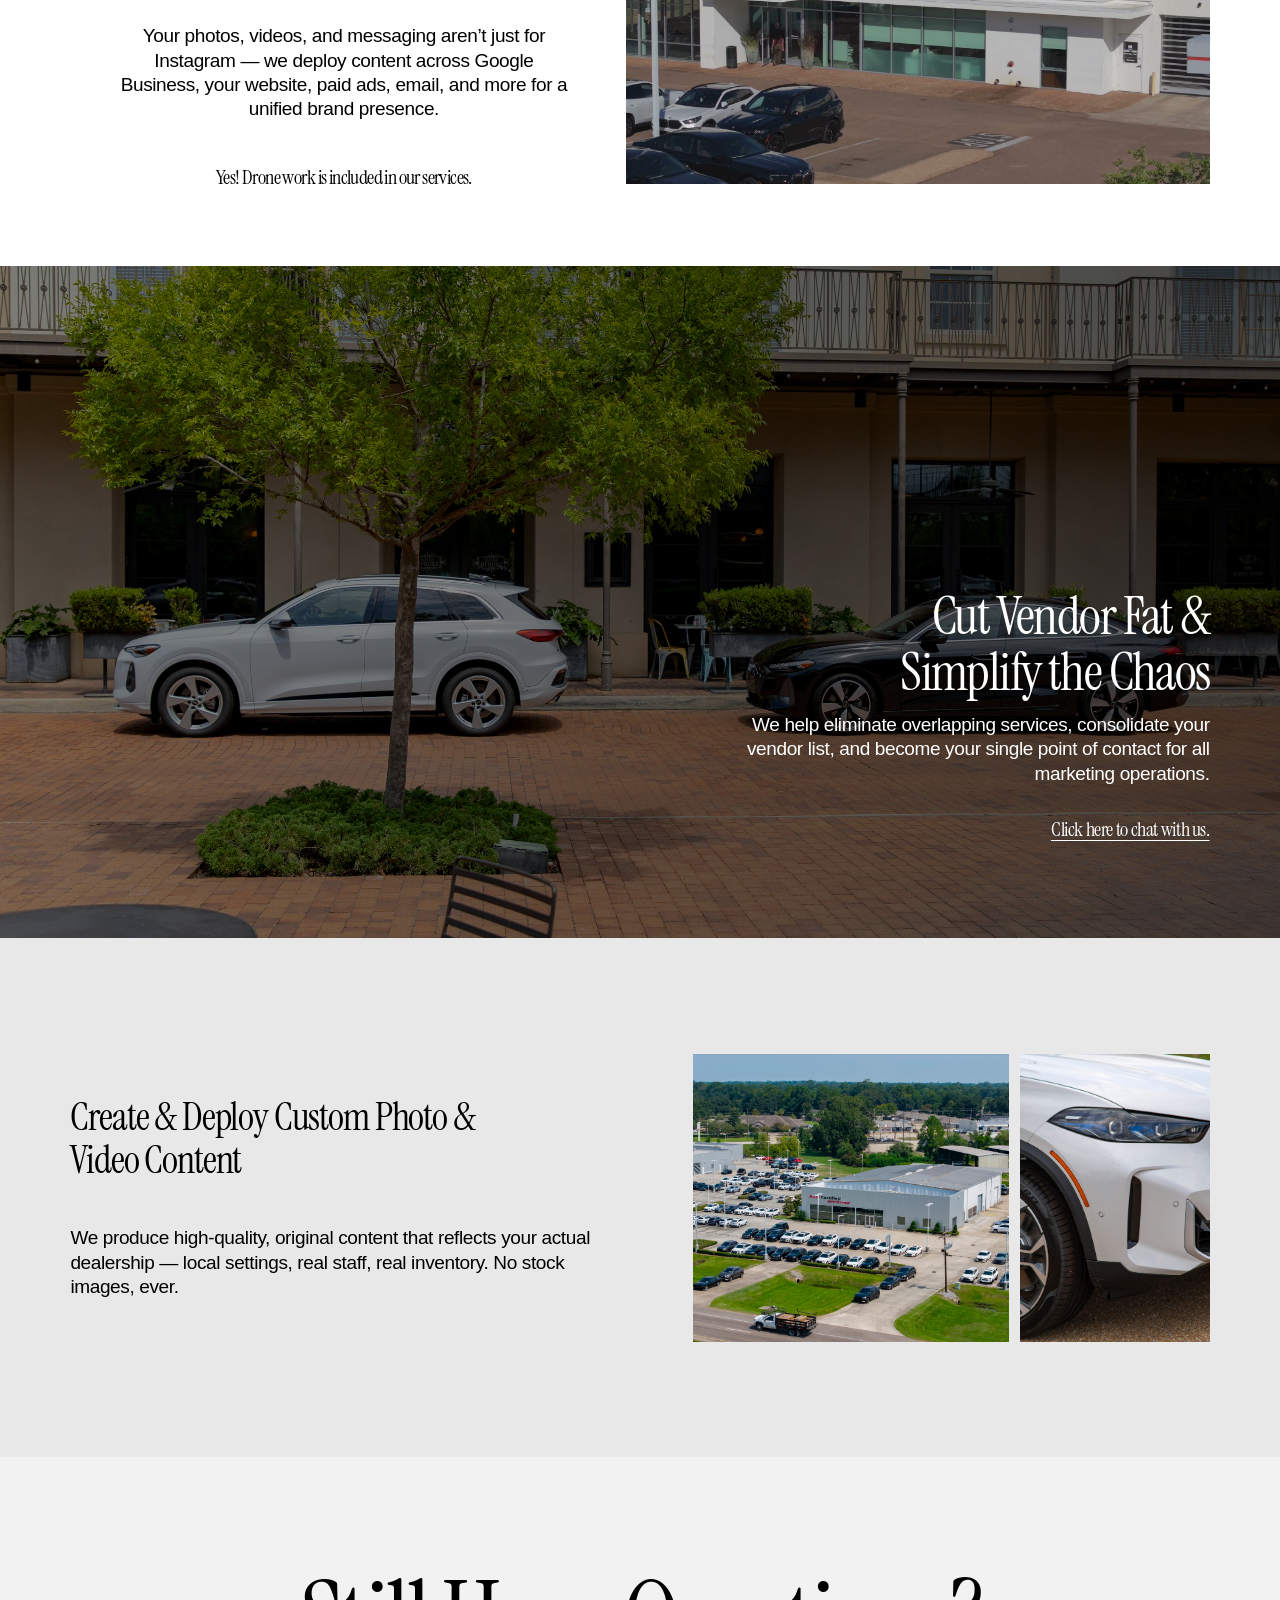
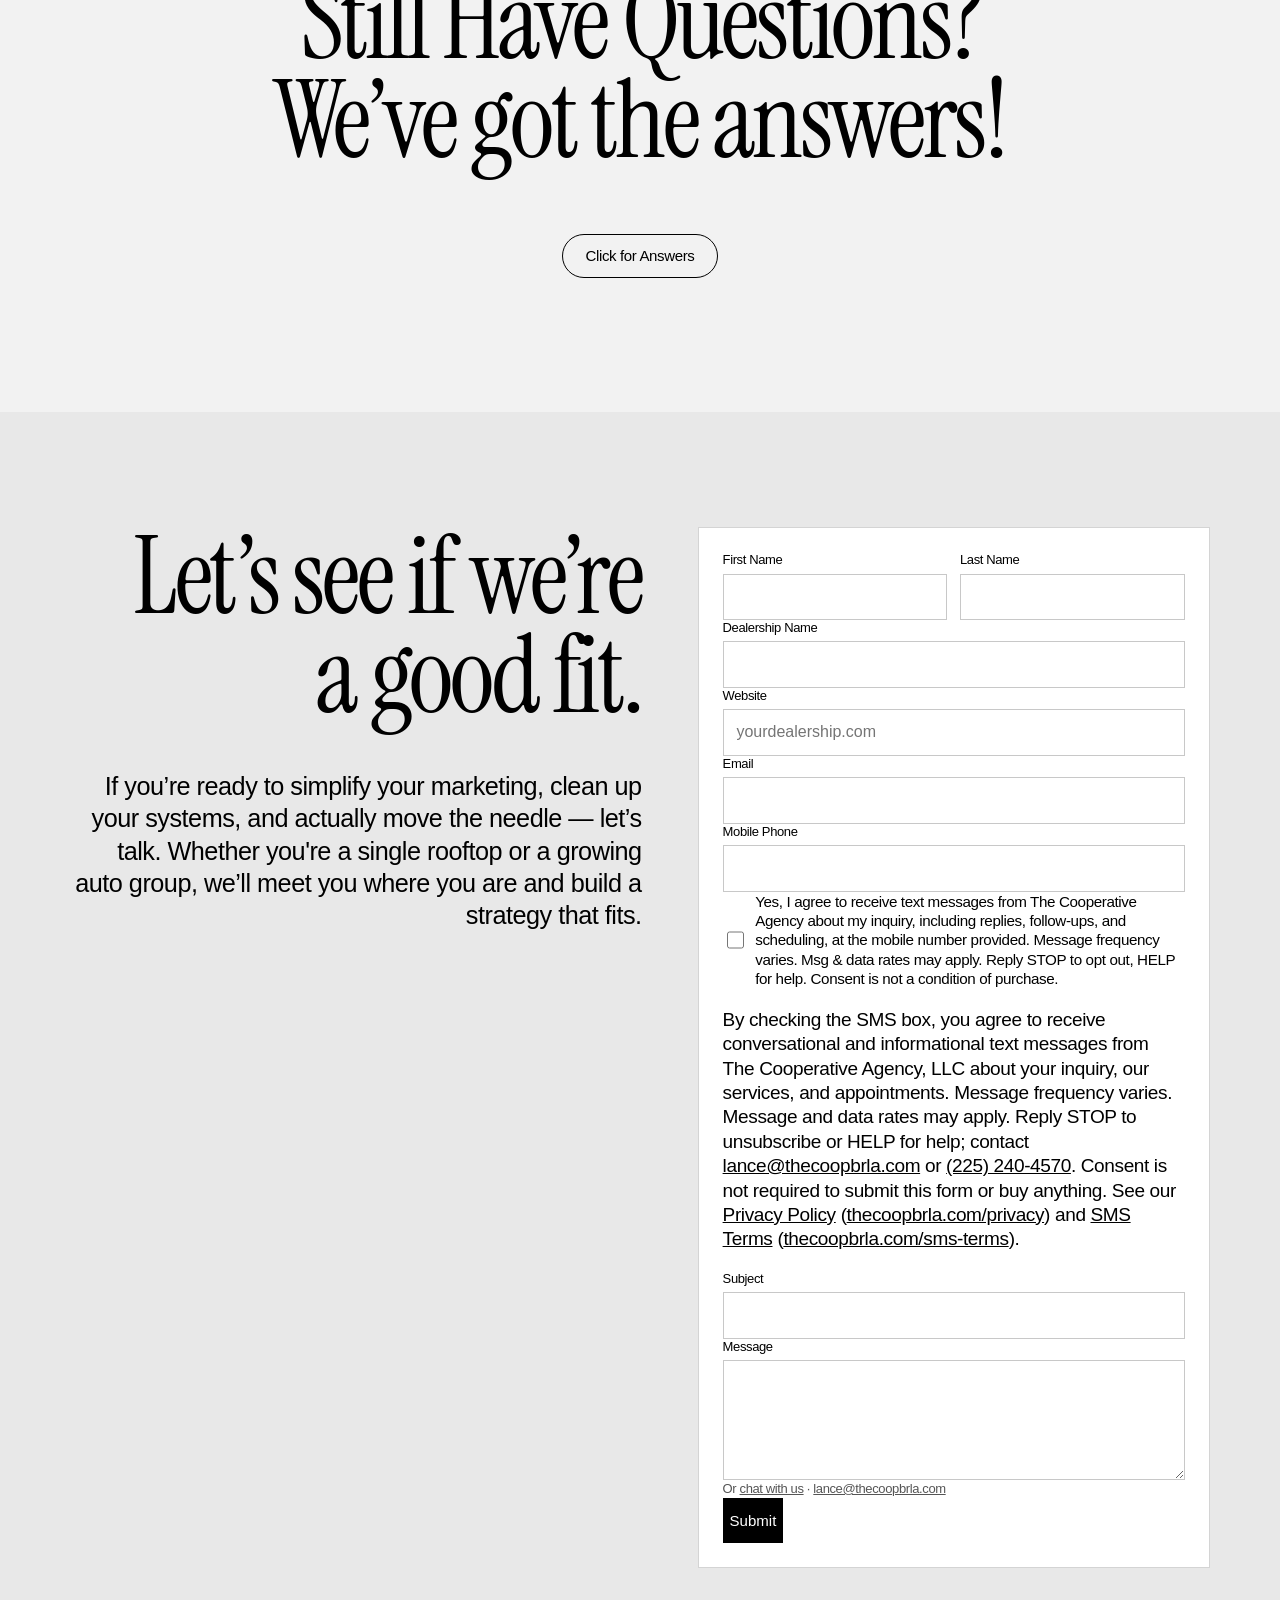
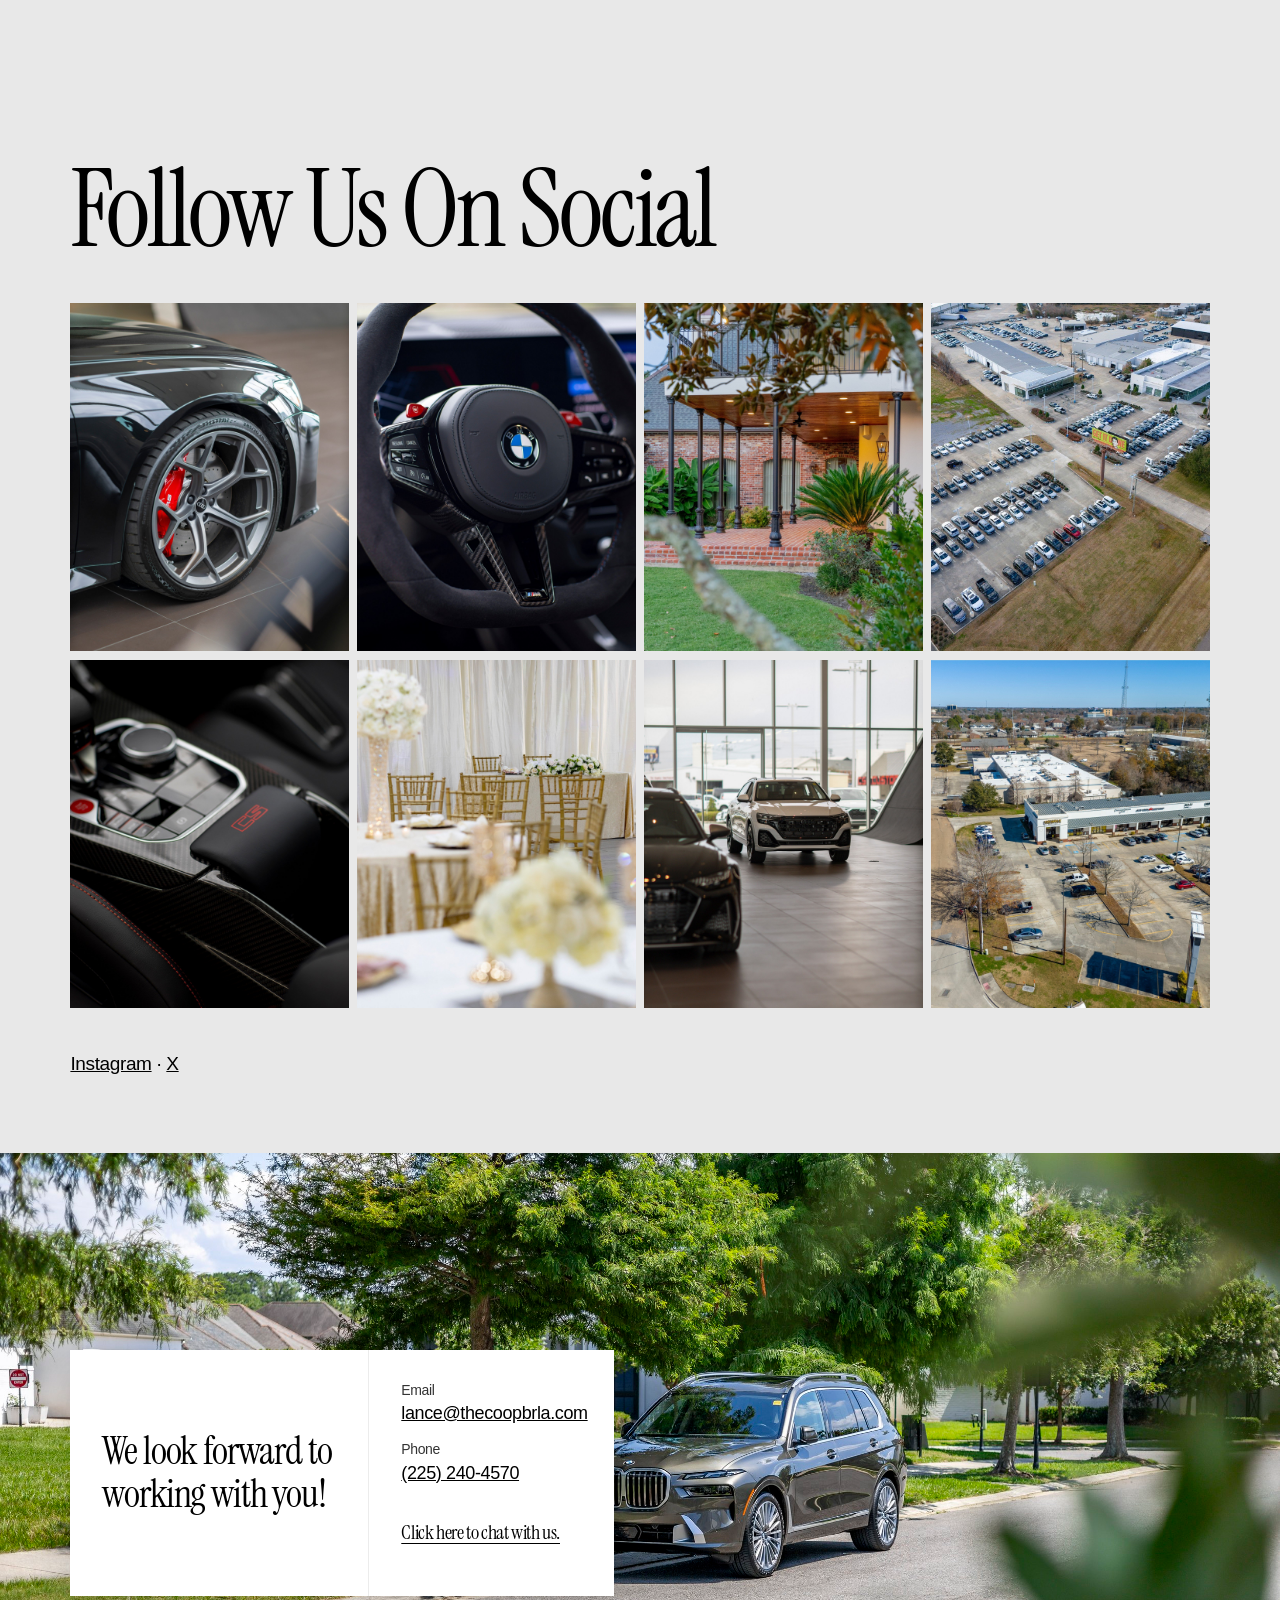
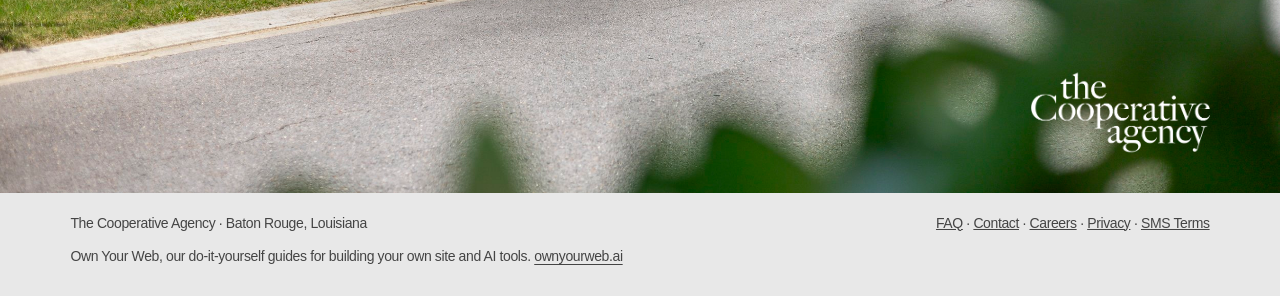
==== commit 2988e546: "Home: social section -> PostEngine (screenshot + copy)" ====
--- a/index.html
+++ b/index.html
@@ -117,10 +117,10 @@
   <section class="section section--loose">
     <div class="inner">
       <div class="stack-lg ta-center">
-        <h3 class="display-sm mx-auto" style="max-width:36rem">Manage &amp; Schedule Social Media Content</h3>
-        <p class="body mw-prose mx-auto">We publish strategically planned posts across all major platforms — timed to align with promos, seasons, and what’s happening in your market.</p>
+        <h3 class="display-sm mx-auto" style="max-width:36rem">Social Media, Run on Our Own Engine</h3>
+        <p class="body mw-prose mx-auto">We built PostEngine, our own publishing software, to run social for every store we work with. Each client gets posting rules by department (new cars, service, parts) that put the right content on Instagram, Facebook and Google Business on the right days, timed to your promos, seasons and market. Every post goes through review before it publishes.</p>
         <div class="social-pair">
-          <img src="./public/images/Screenshot-social.png" alt="Social content examples" width="1600" height="1450" loading="lazy" />
+          <picture><source srcset="./public/images/postengine-cadence.webp" type="image/webp" /><img src="./public/images/postengine-cadence.png" alt="PostEngine screen showing a dealership’s posting rules: new cars on Monday, Wednesday and Friday, service on Tuesday, parts on Thursday, each publishing to Instagram, Facebook and Google Business" width="1269" height="1186" loading="lazy" /></picture>
           <img src="./public/images/jackson-bmw-1st-shoot-139.jpg" alt="On-lot BMW content" width="2500" height="3125" loading="lazy" />
         </div>
       </div>
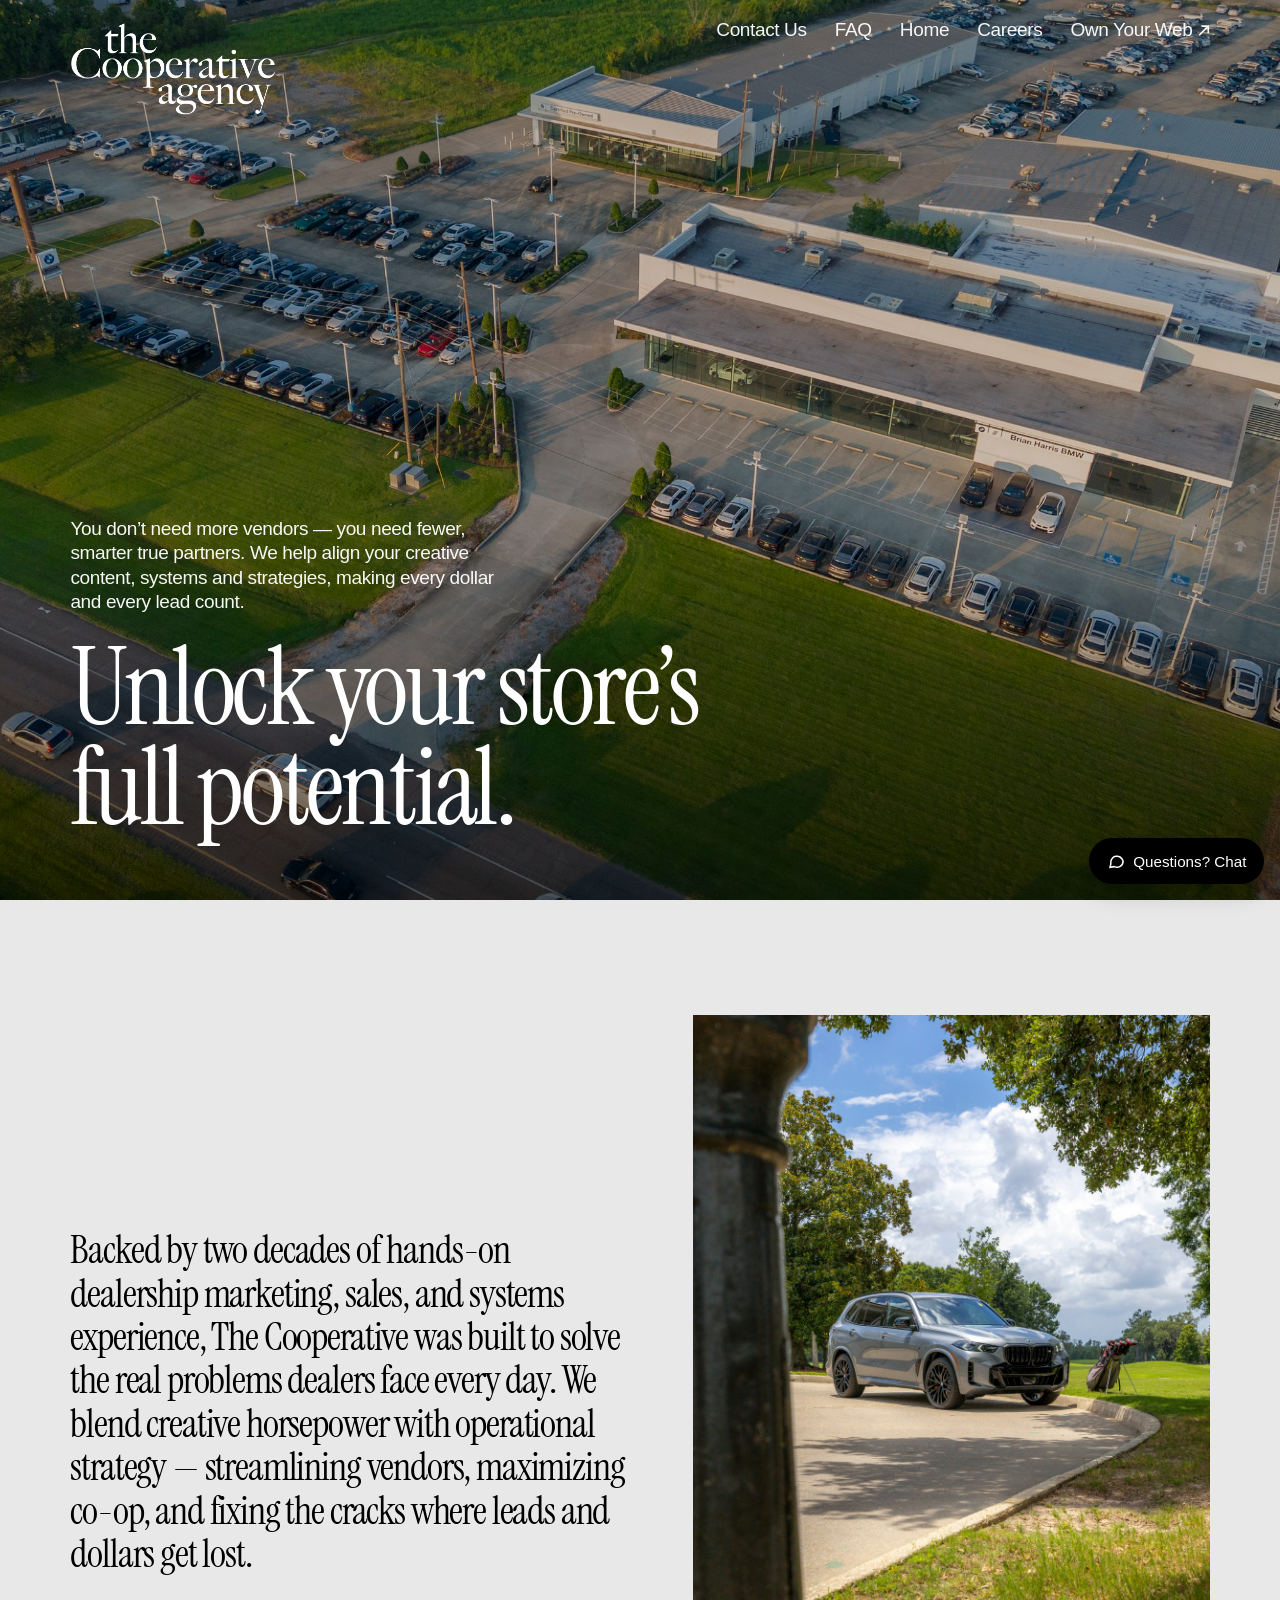
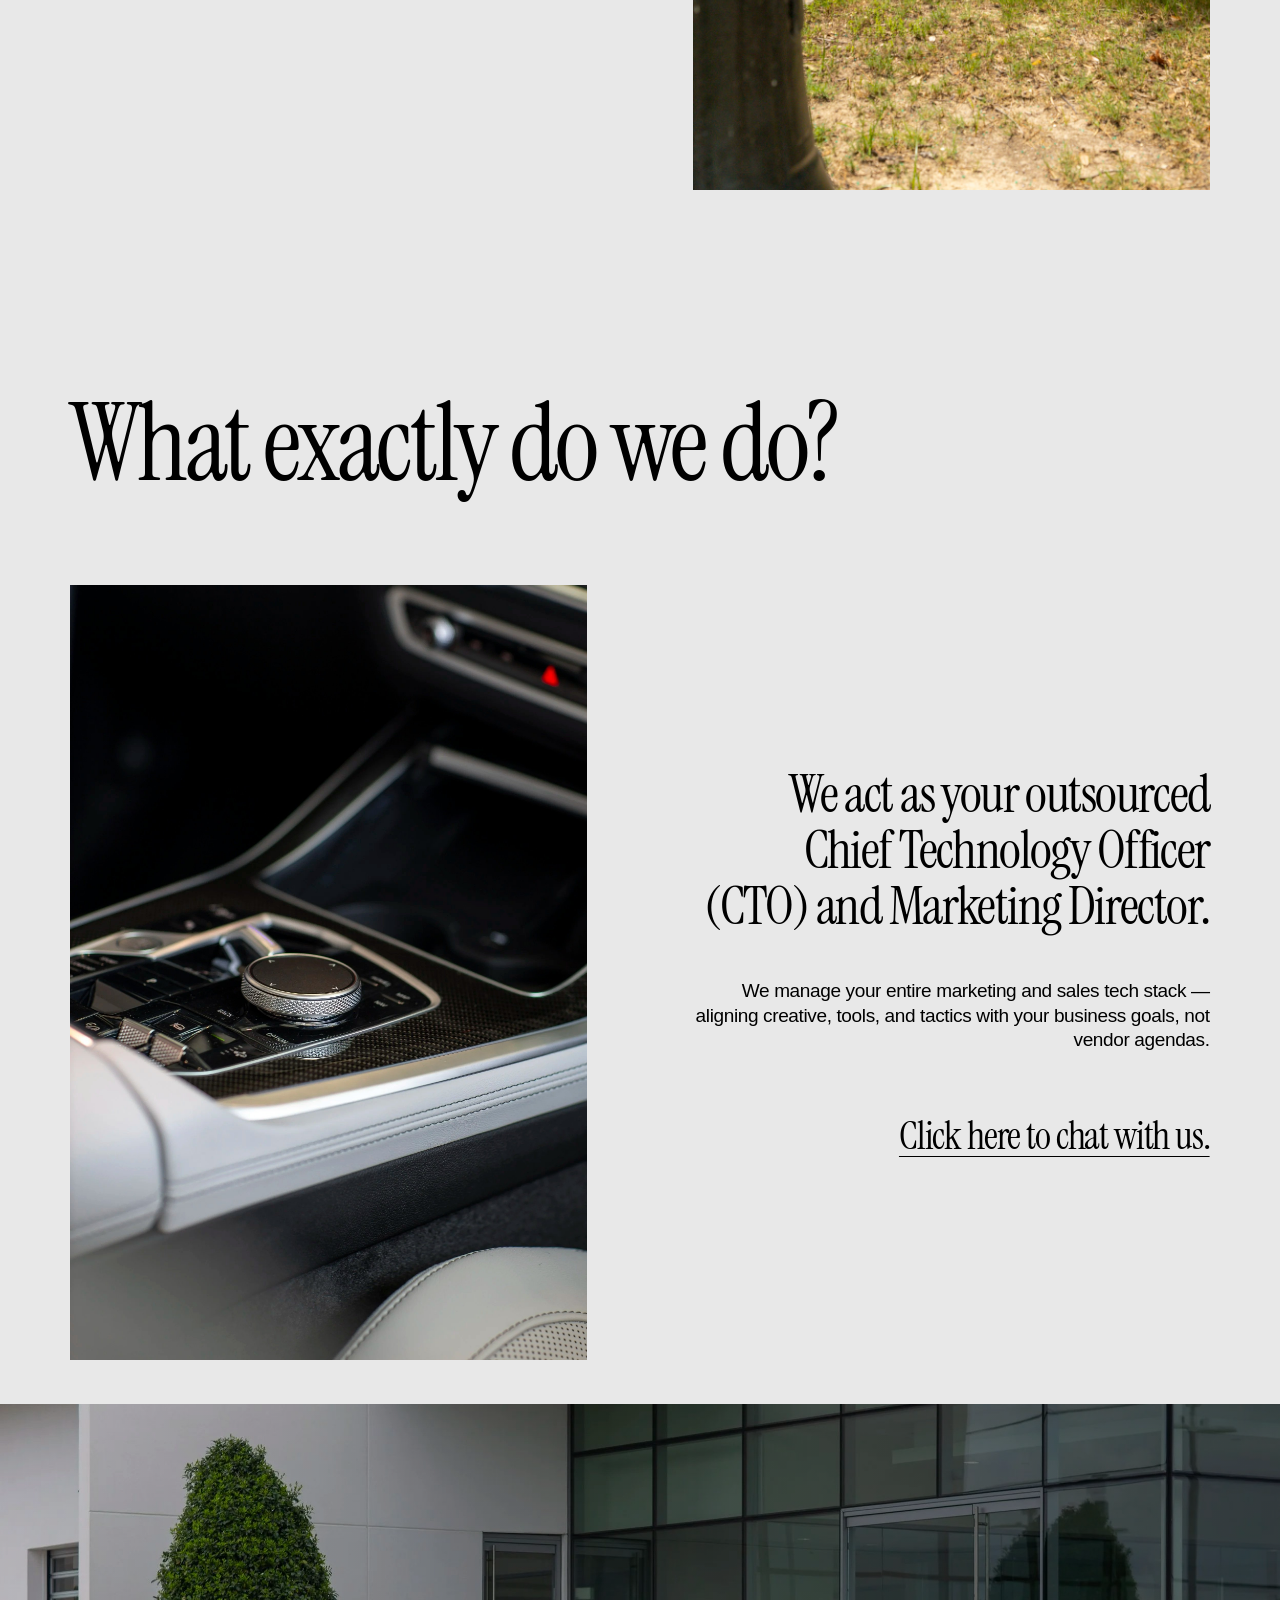
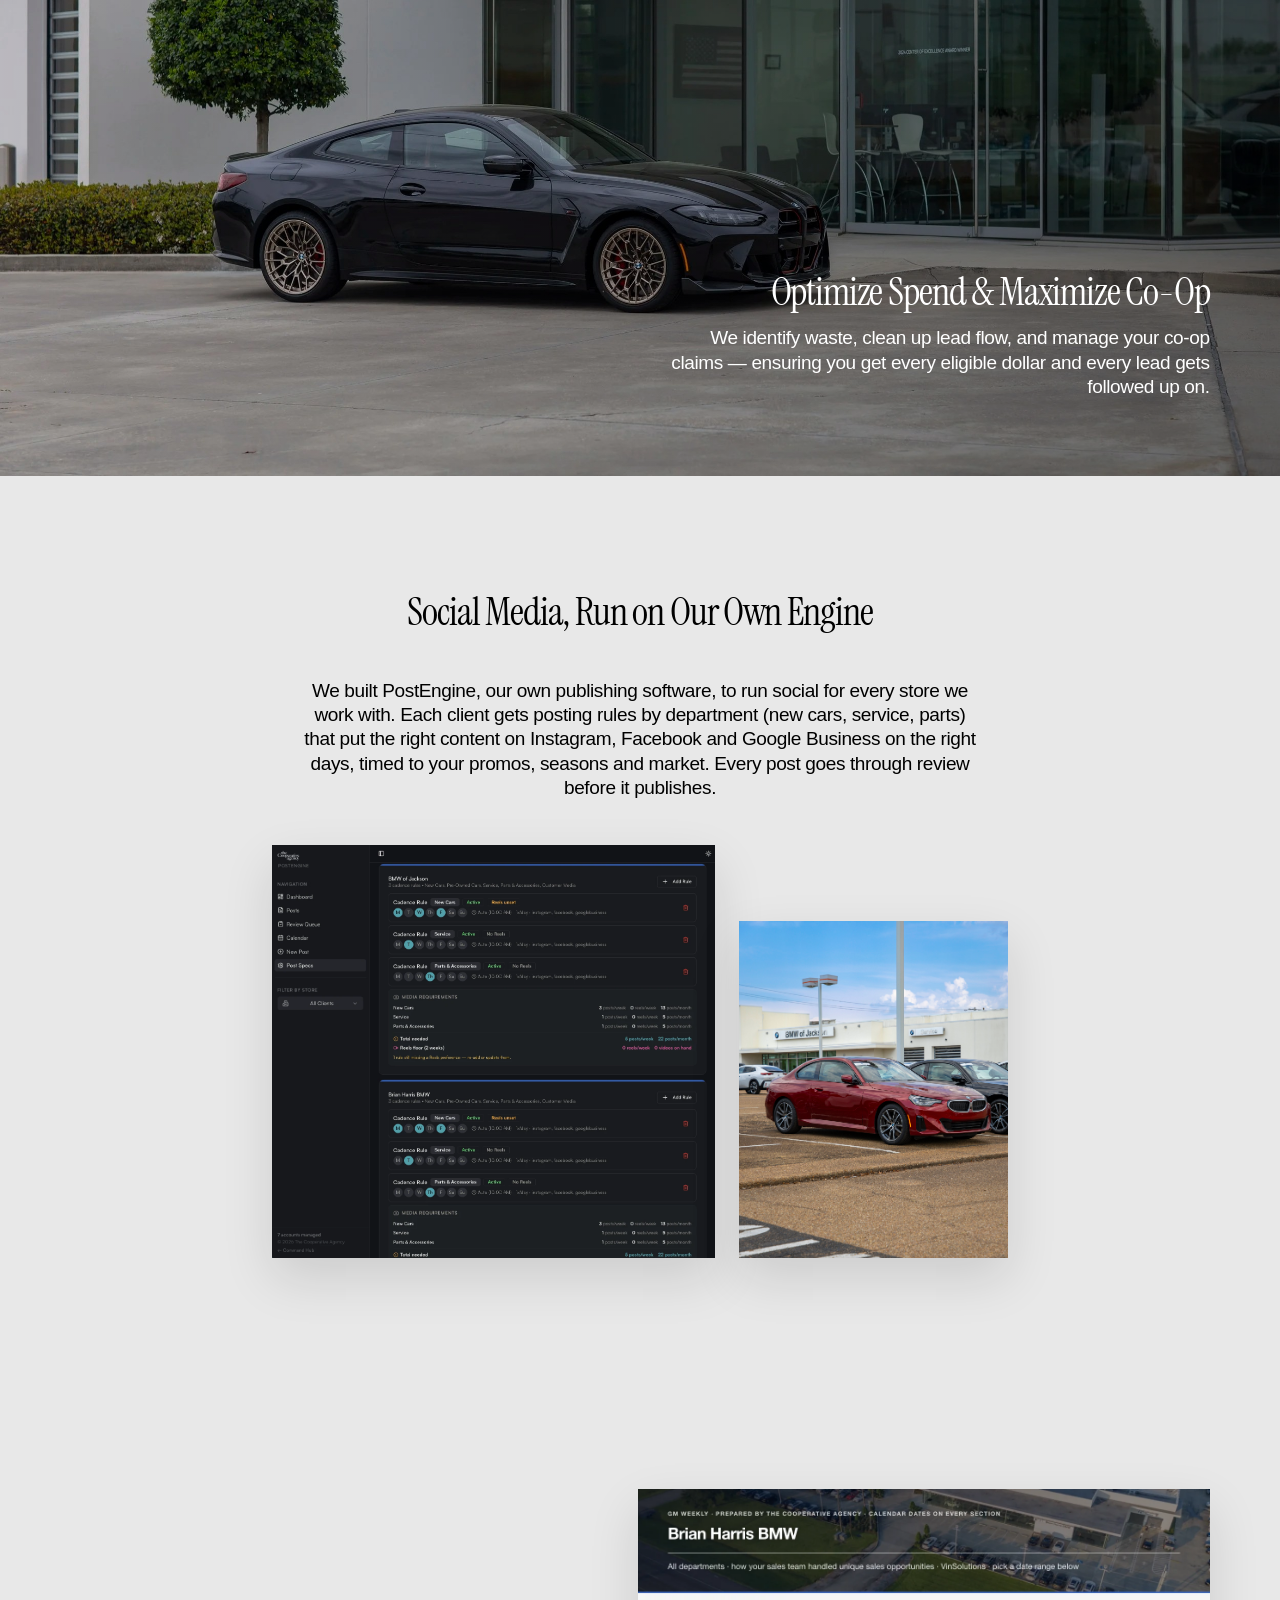
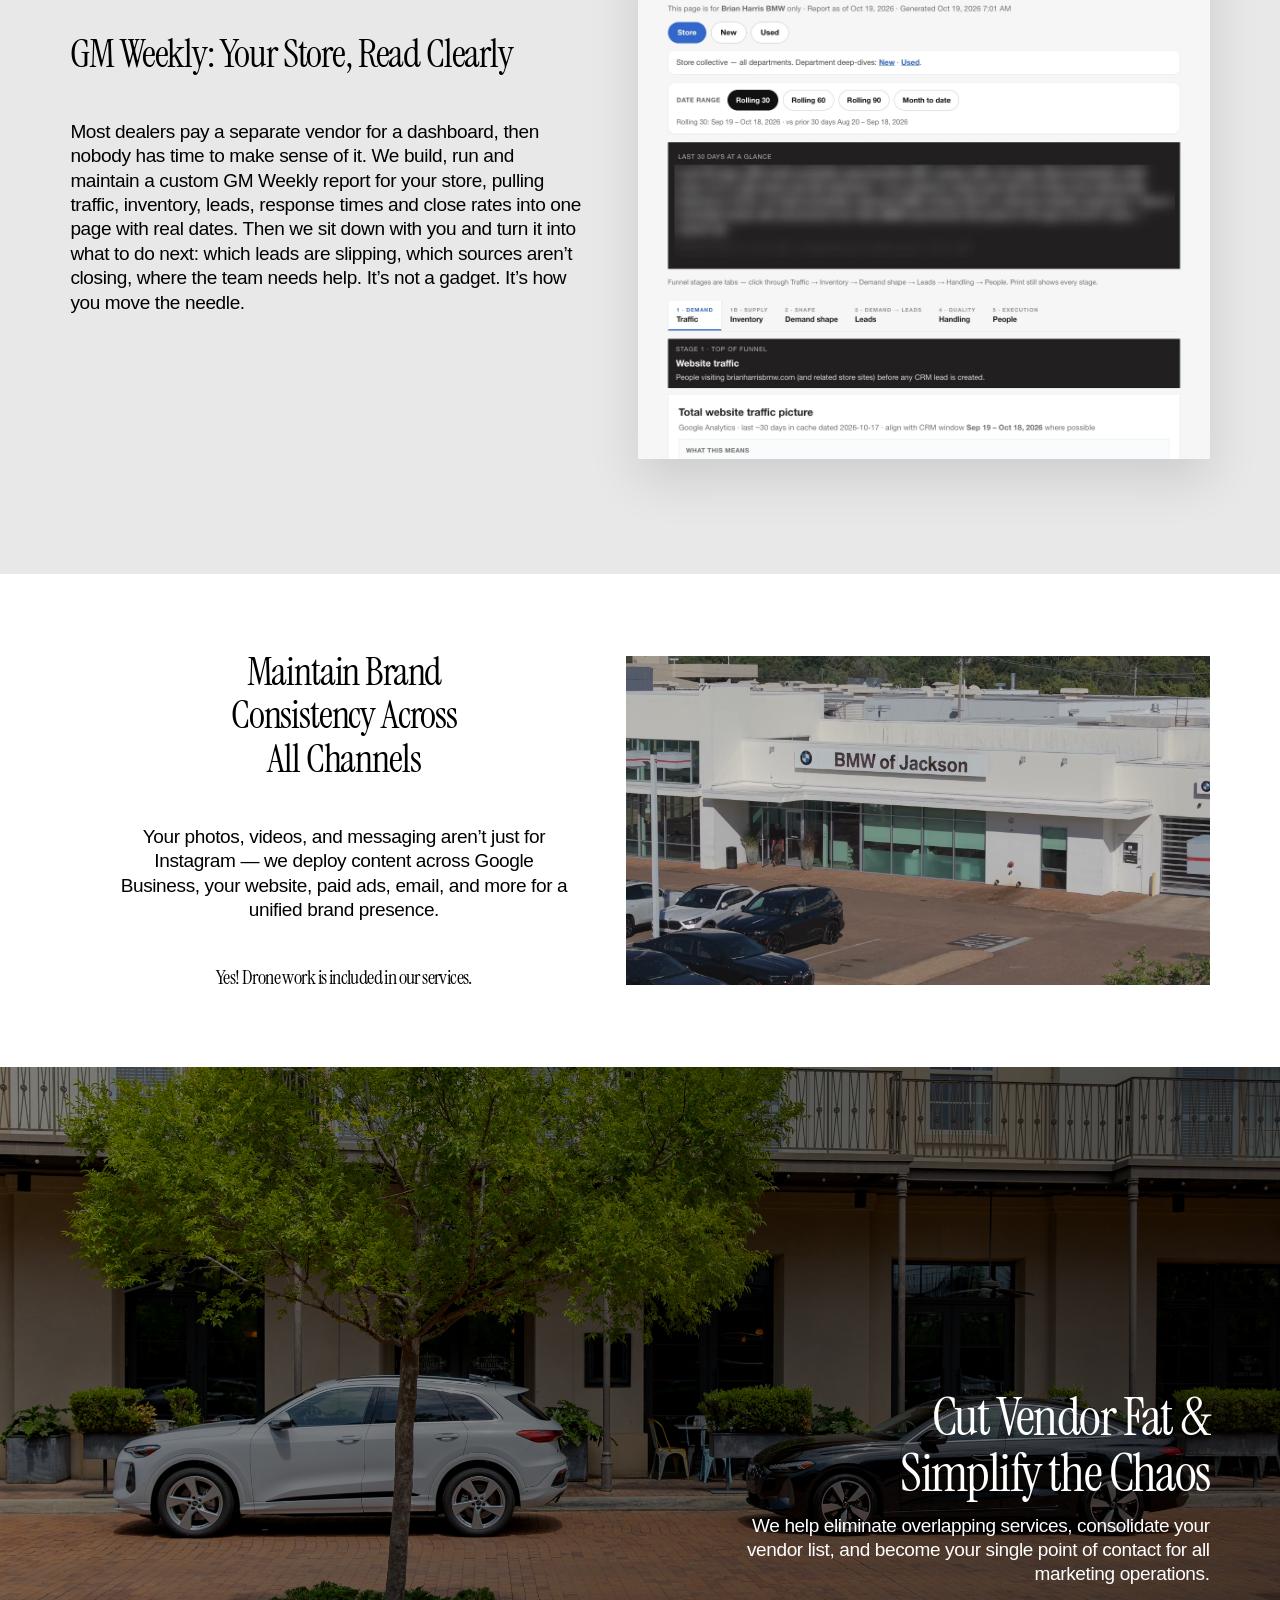
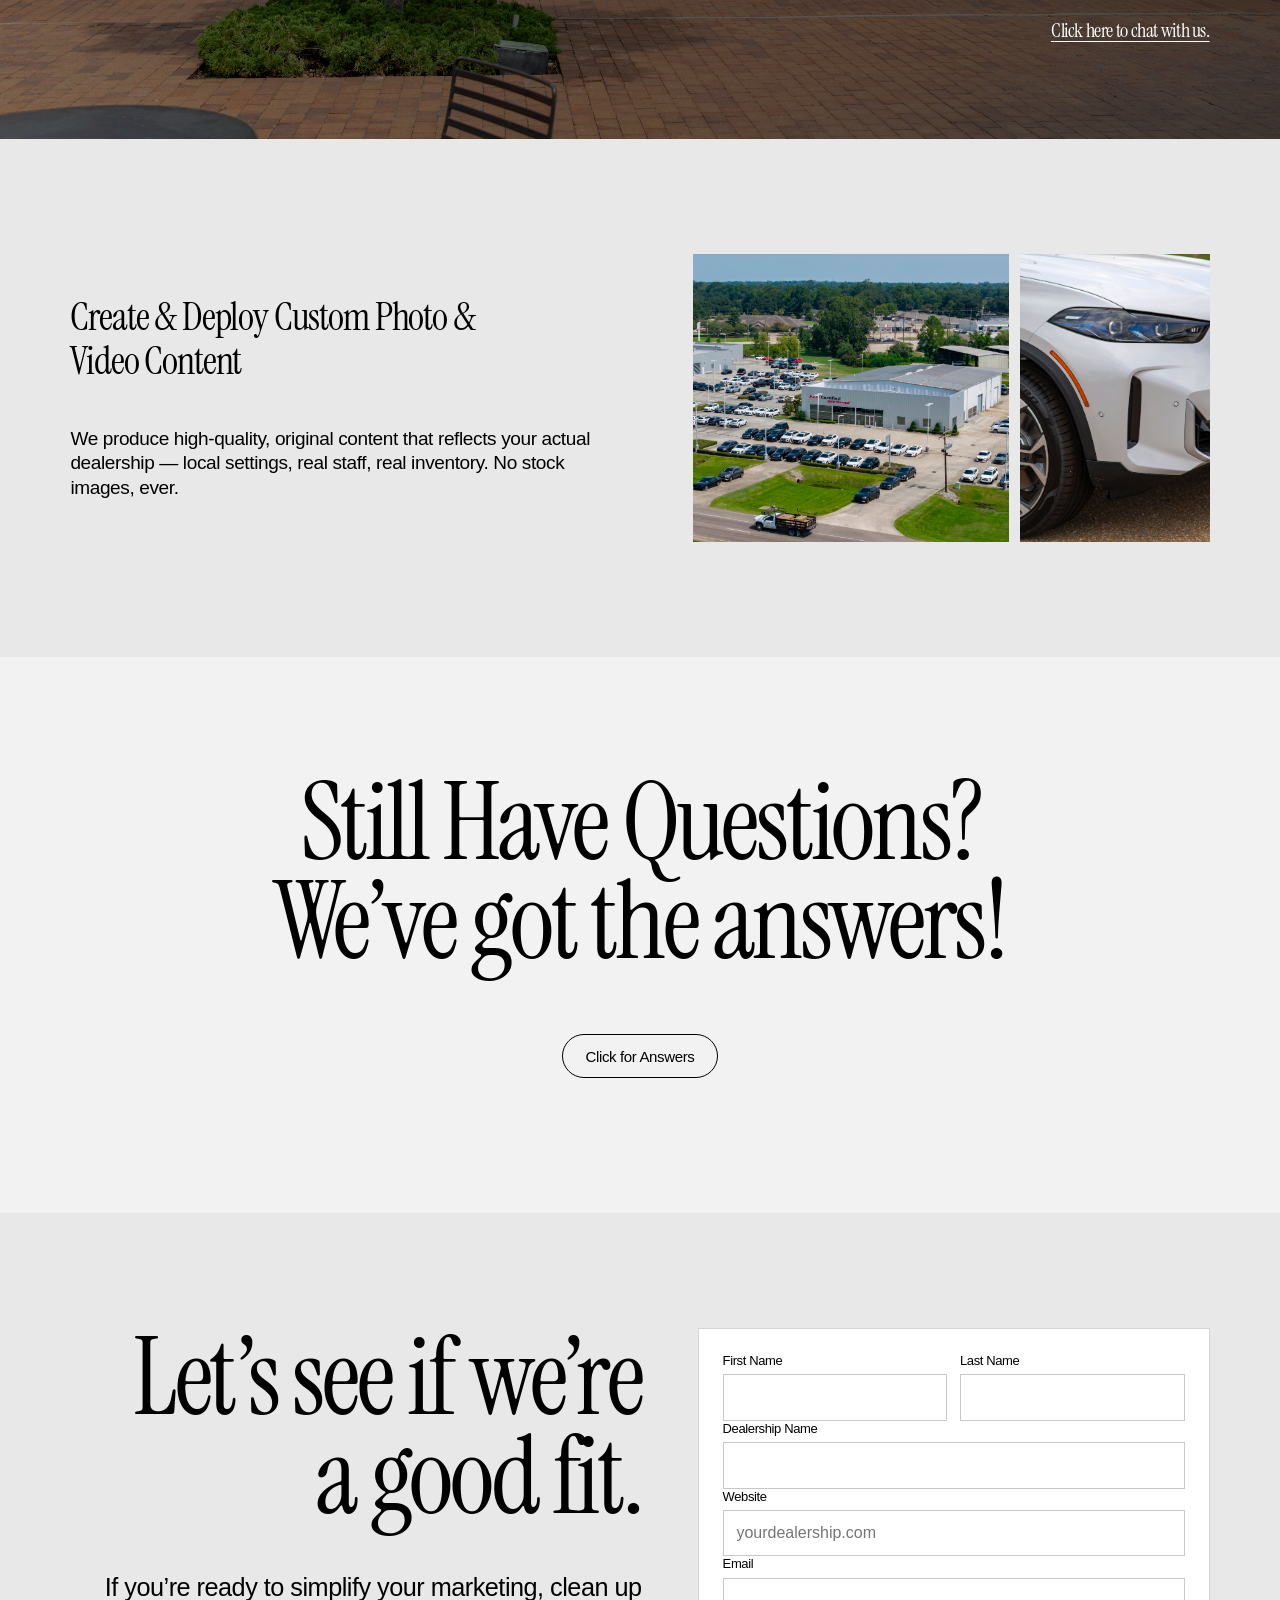
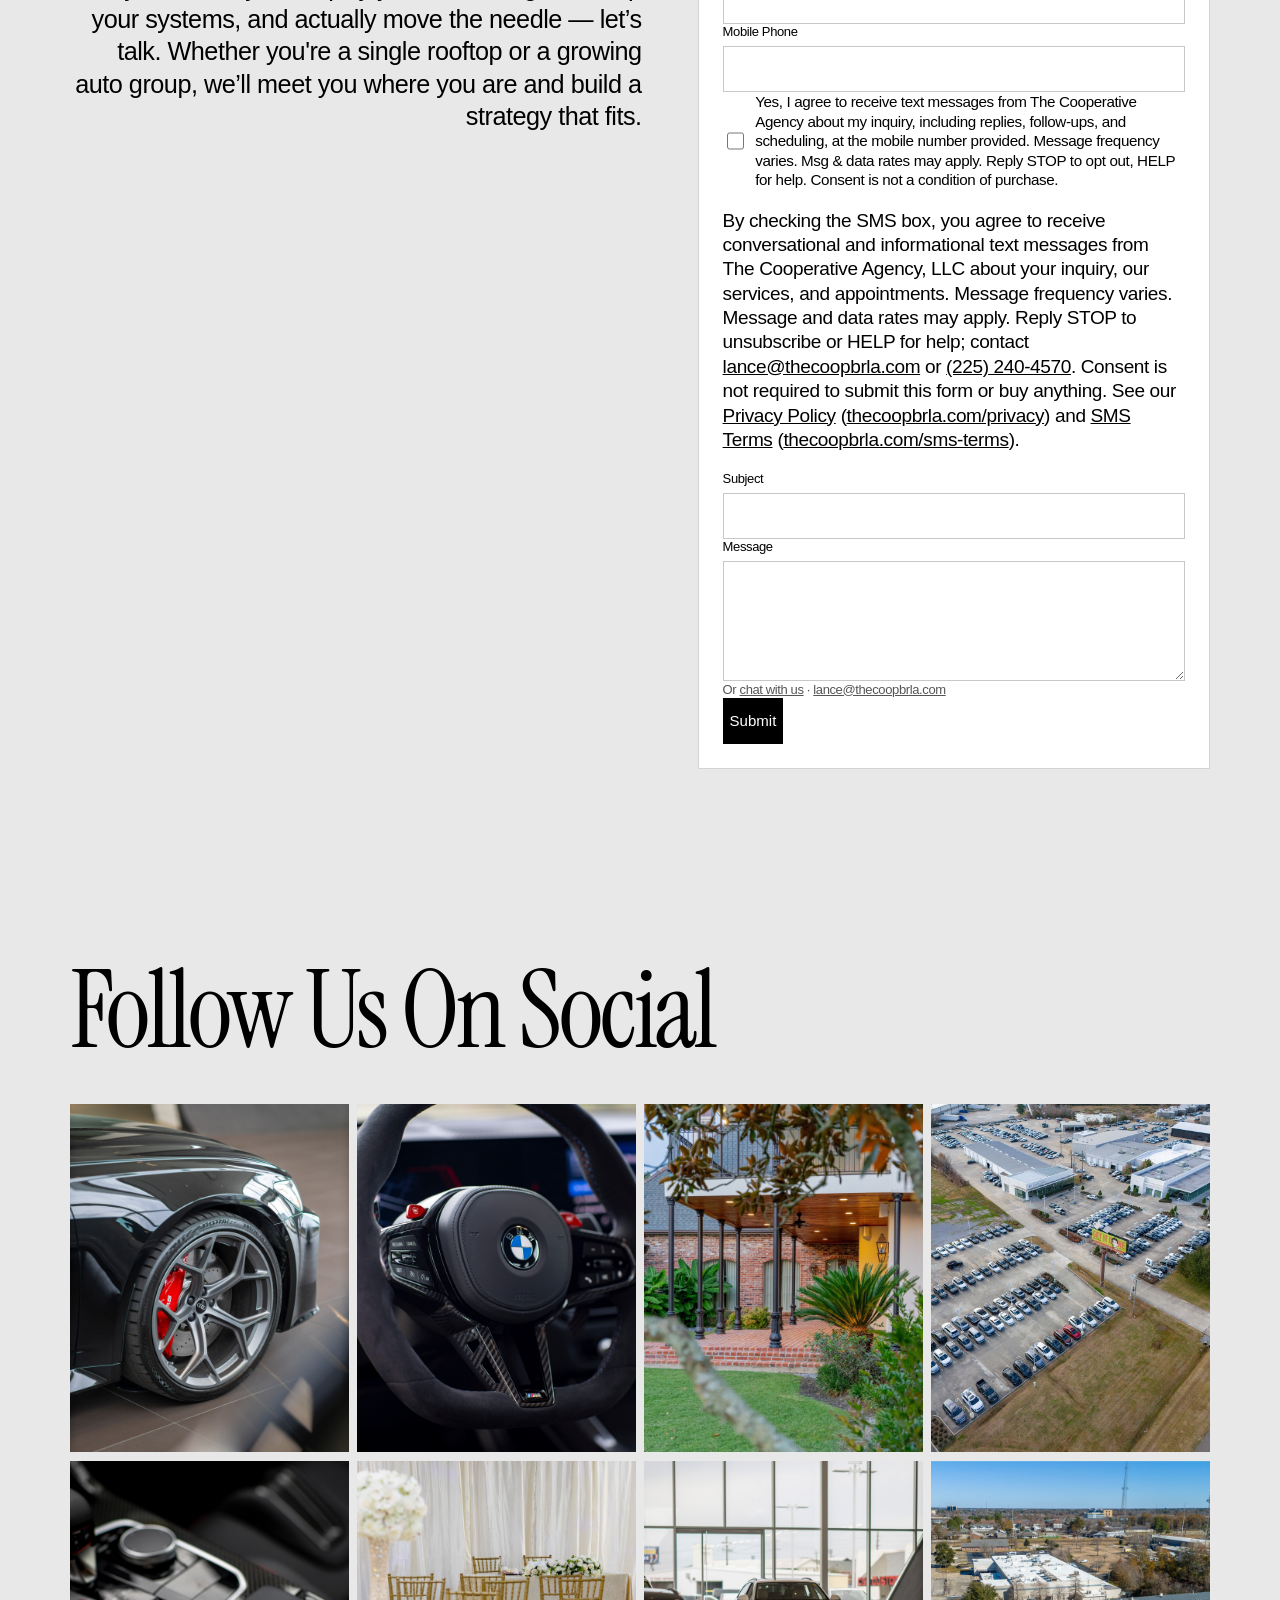
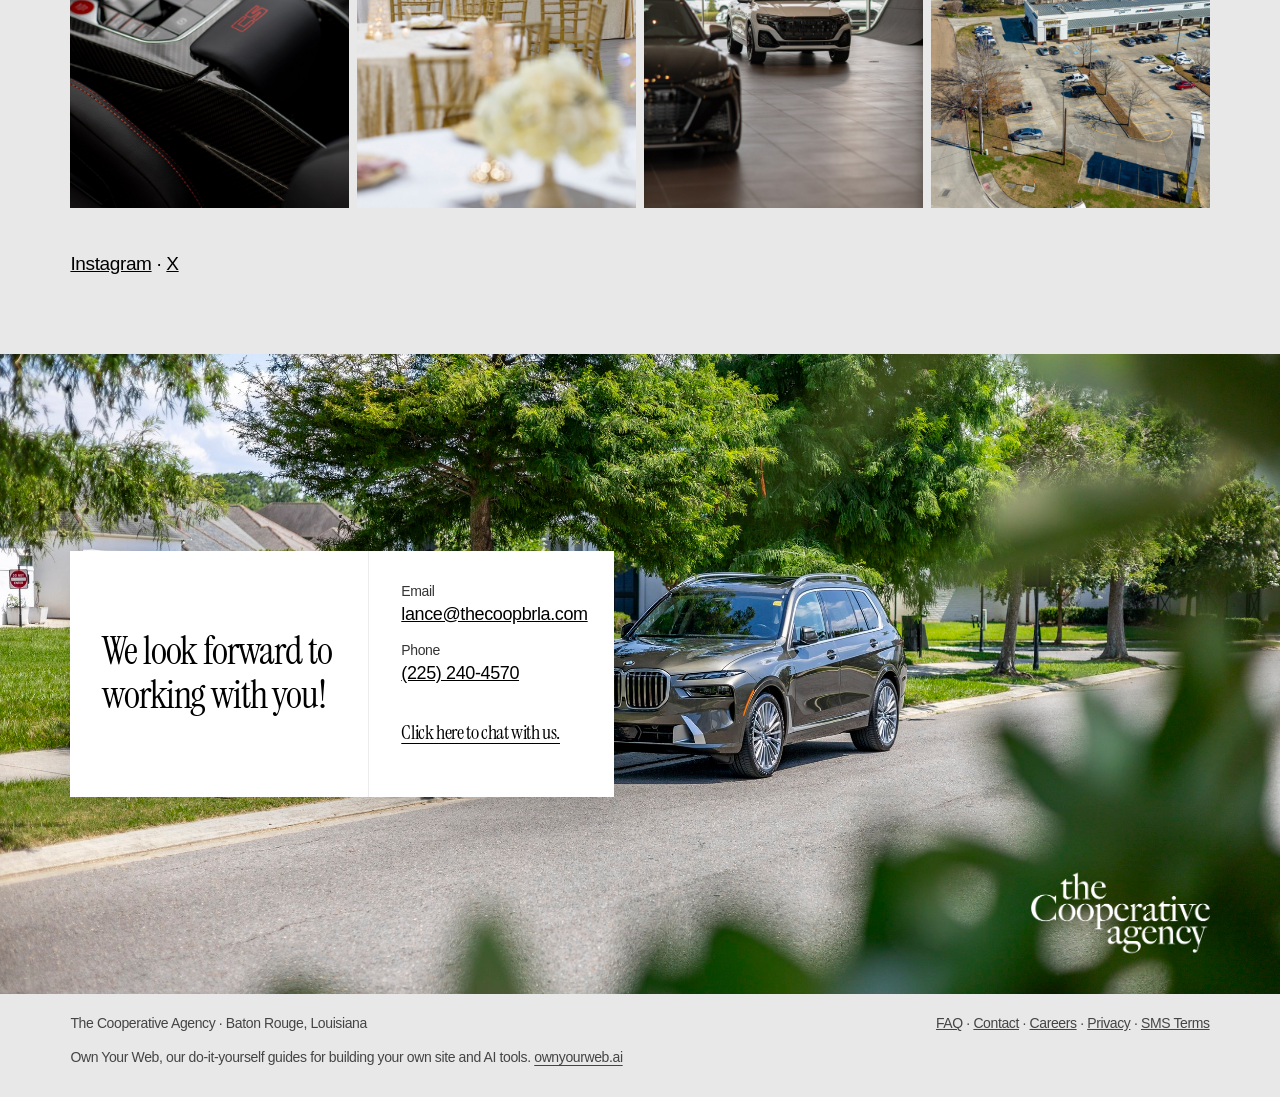
==== commit 0cebcd95: "Home: GM Weekly section (figures blurred)" ====
--- a/index.html
+++ b/index.html
@@ -127,6 +127,18 @@
     </div>
   </section>
 
+  <section class="section section--loose" aria-label="GM Weekly">
+    <div class="inner">
+      <div class="split split--rev">
+        <div class="stack-lg">
+          <h3 class="display-sm">GM Weekly: Your Store, Read Clearly</h3>
+          <p class="body mw-prose">Most dealers pay a separate vendor for a dashboard, then nobody has time to make sense of it. We build, run and maintain a custom GM Weekly report for your store, pulling traffic, inventory, leads, response times and close rates into one page with real dates. Then we sit down with you and turn it into what to do next: which leads are slipping, which sources aren’t closing, where the team needs help. It’s not a gadget. It’s how you move the needle.</p>
+        </div>
+        <picture><source srcset="./public/images/gm-weekly.webp" type="image/webp" /><img src="./public/images/gm-weekly.png" alt="GM Weekly report for Brian Harris BMW, with Store, New and Used tabs, date range buttons, a 30-day summary box (figures blurred) and funnel stages from Traffic to People" width="1240" height="1238" loading="lazy" style="width:100%;box-shadow:0 1.25rem 3rem rgba(0,0,0,.12)" /></picture>
+      </div>
+    </div>
+  </section>
+
   <section class="section section--brand" aria-label="Brand consistency">
     <div class="inner">
       <div class="split split--brand">
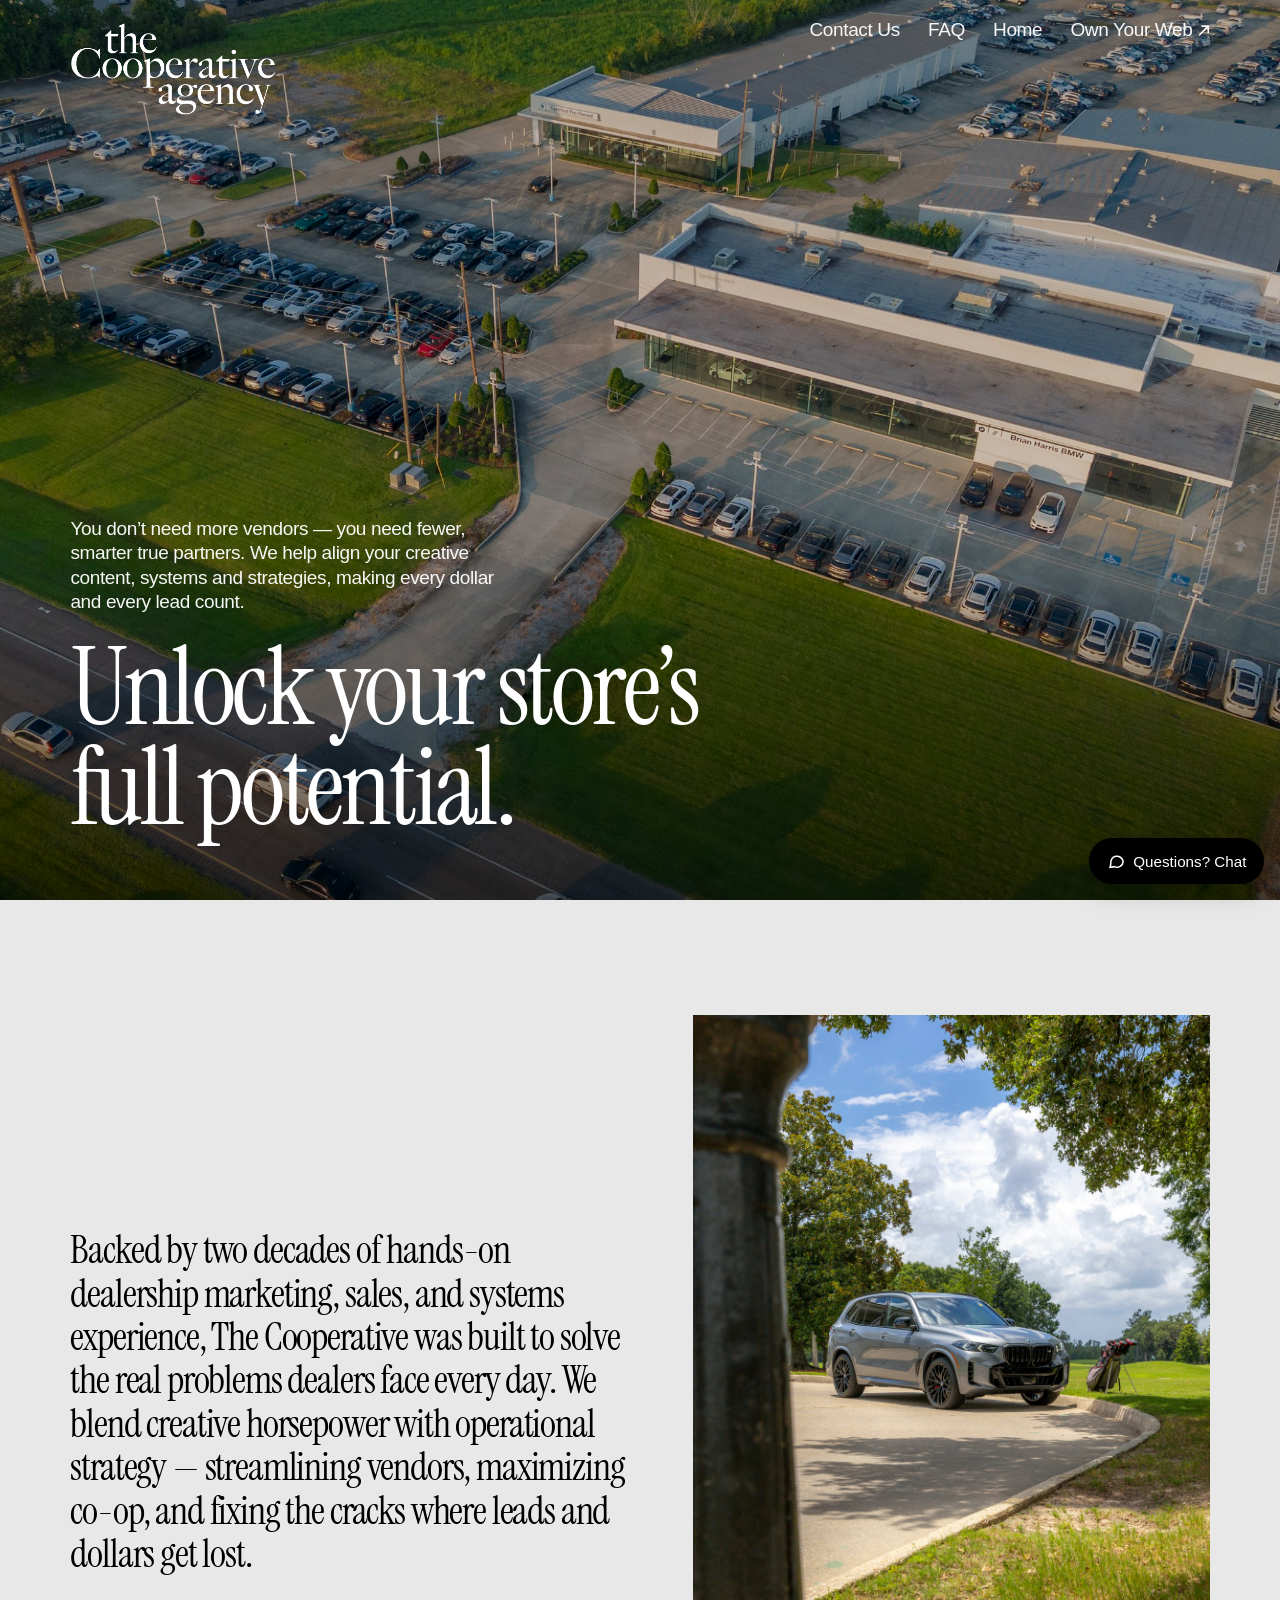
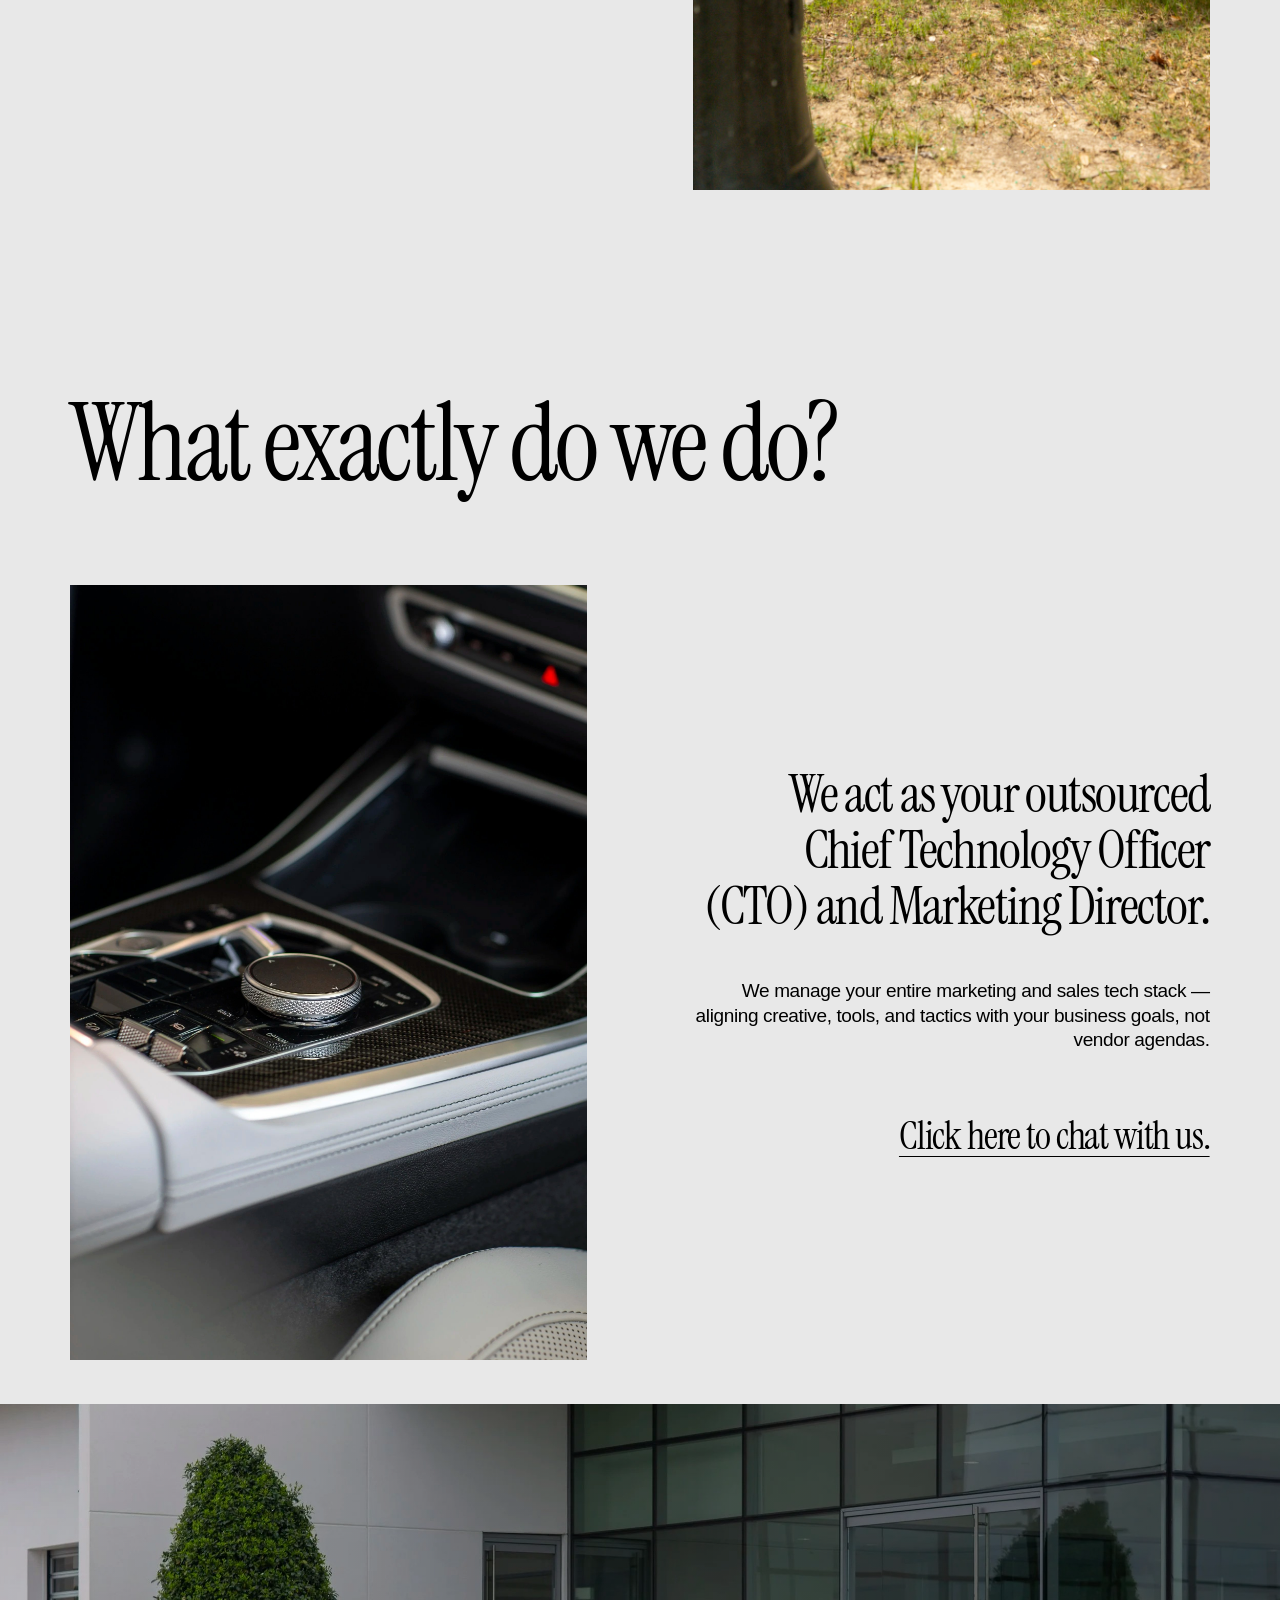
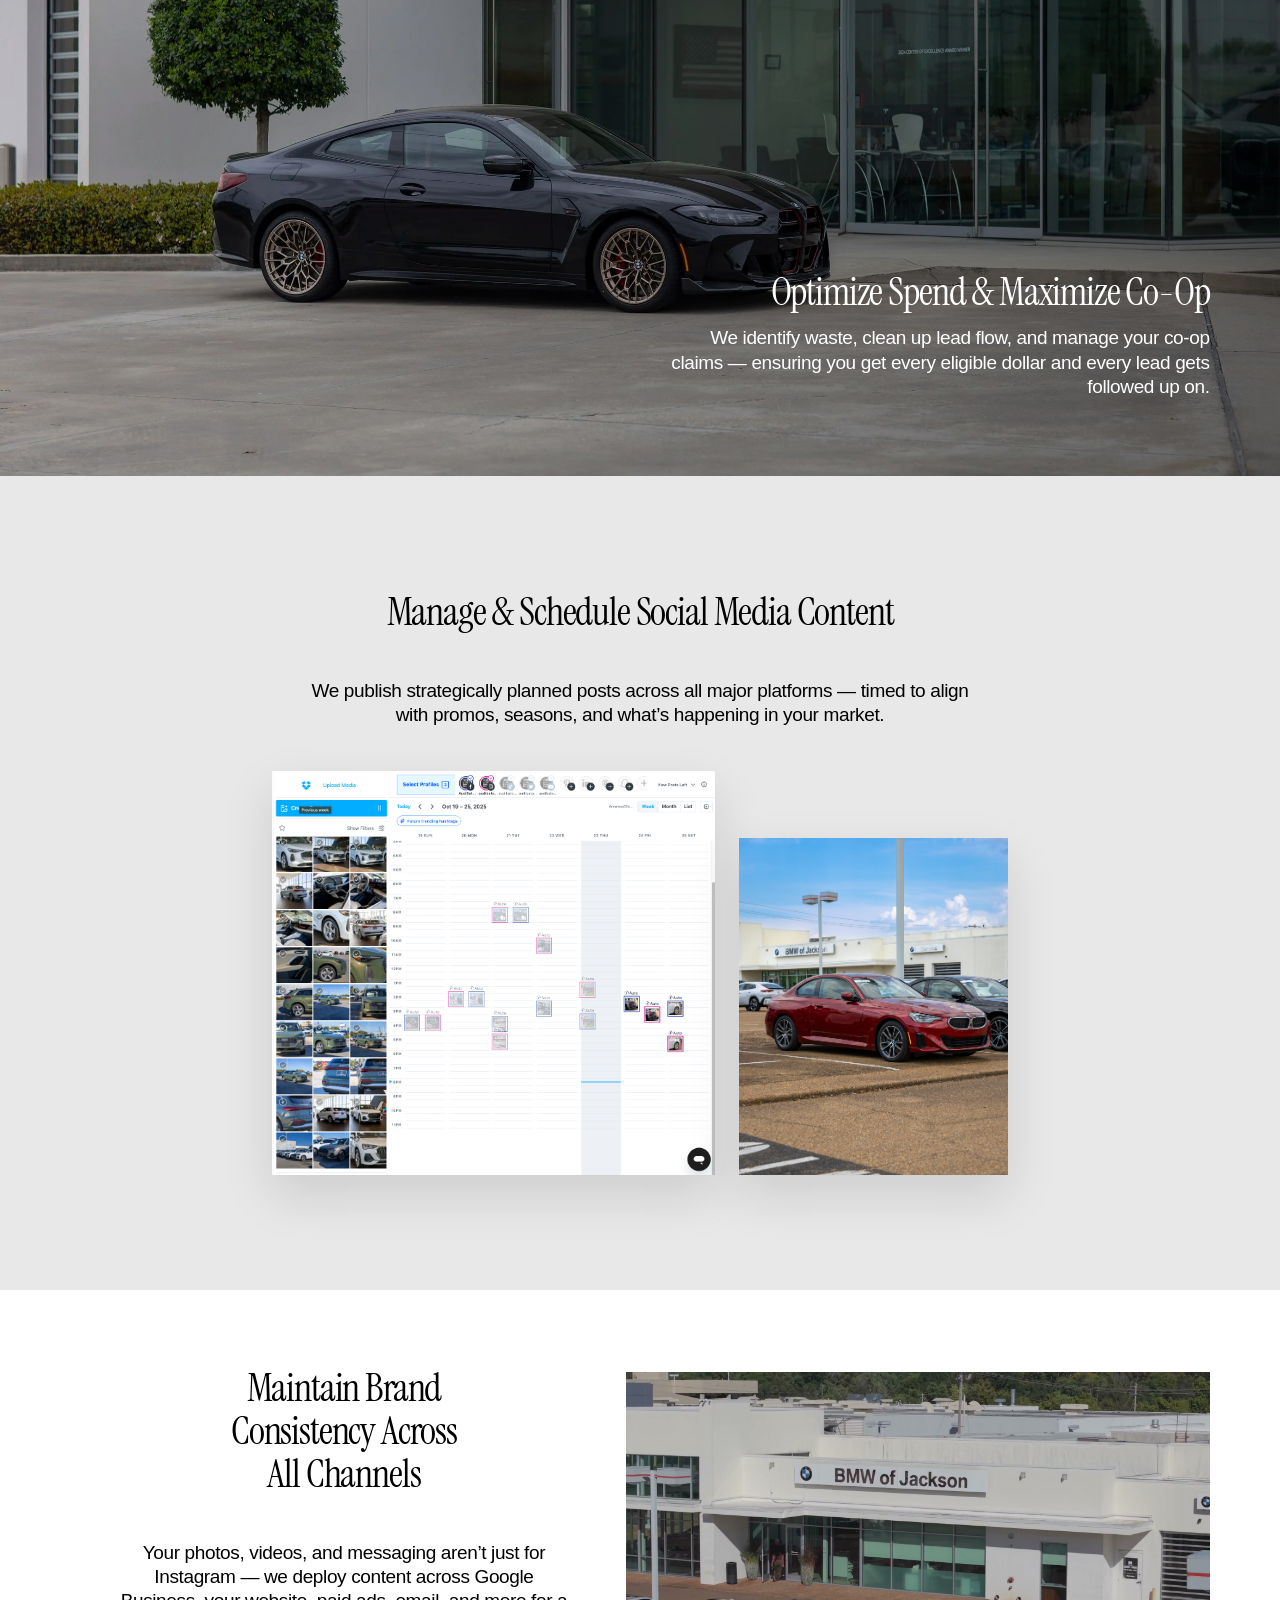
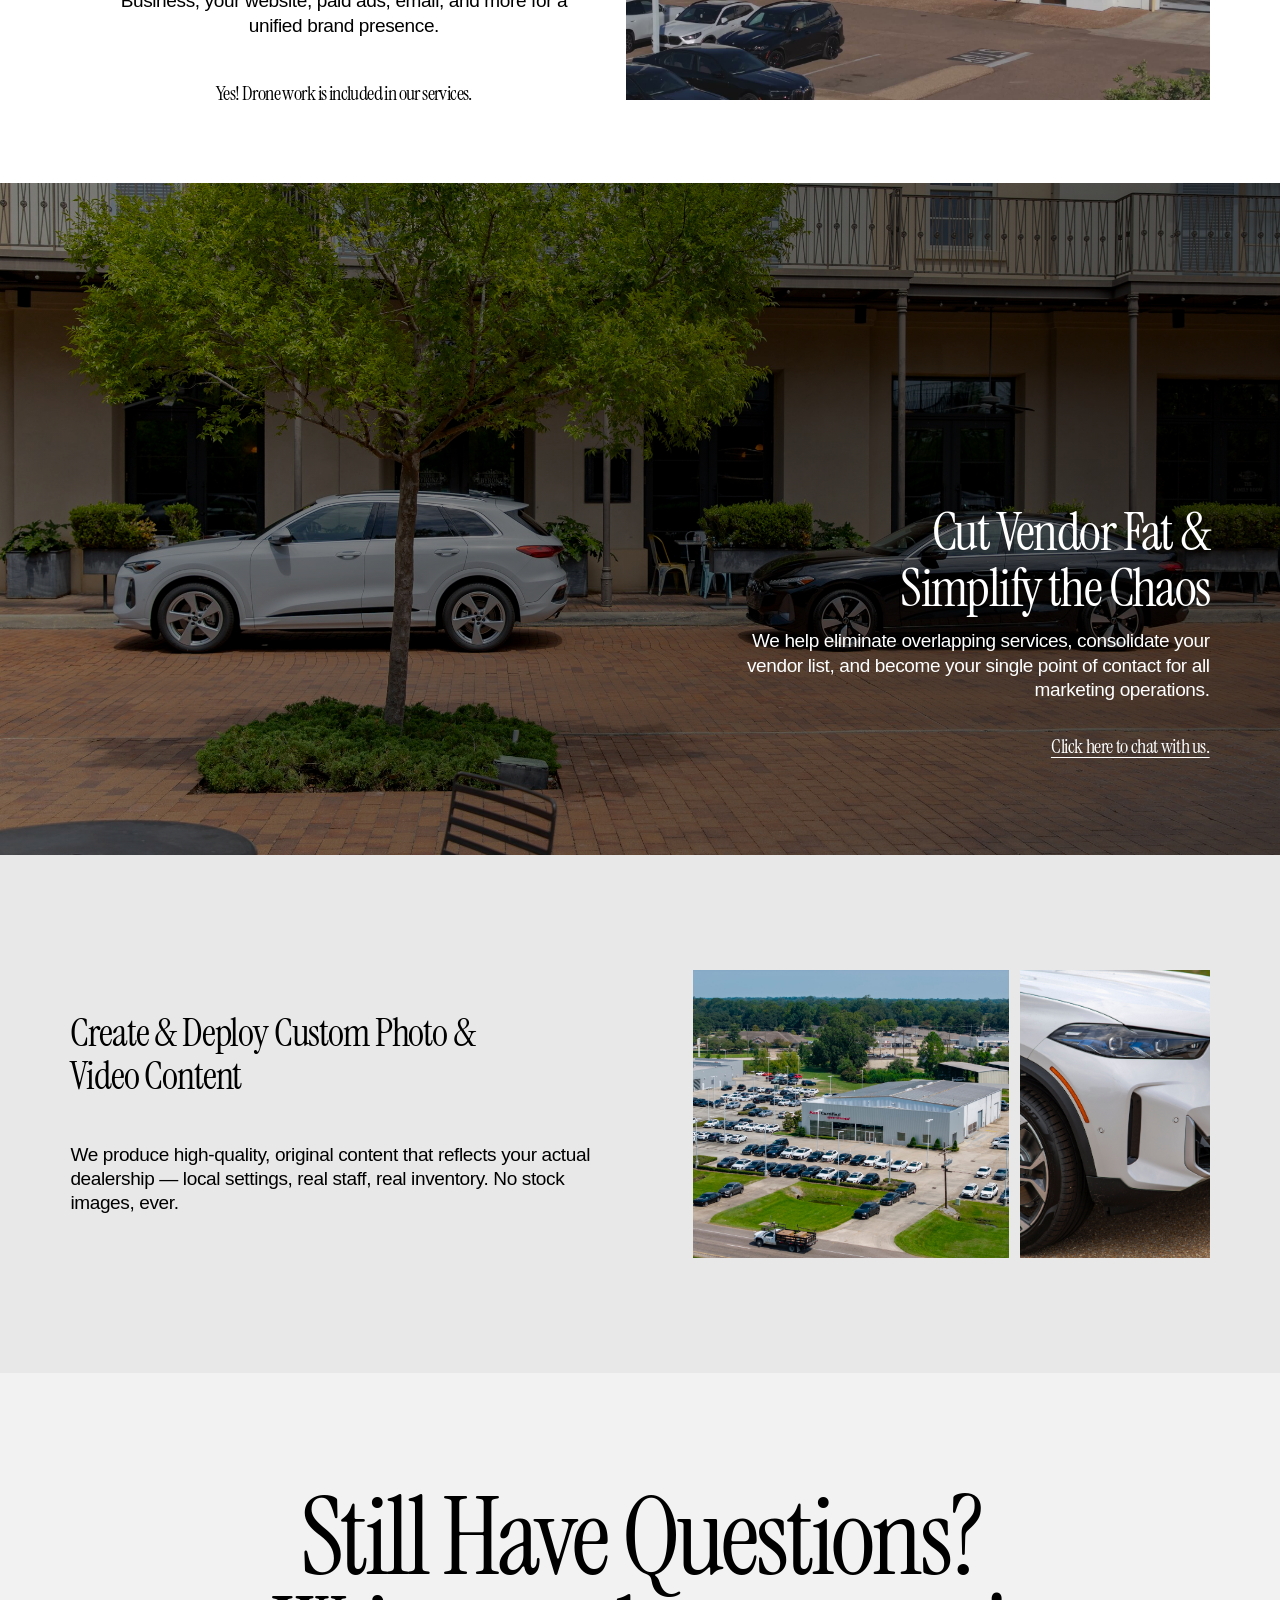
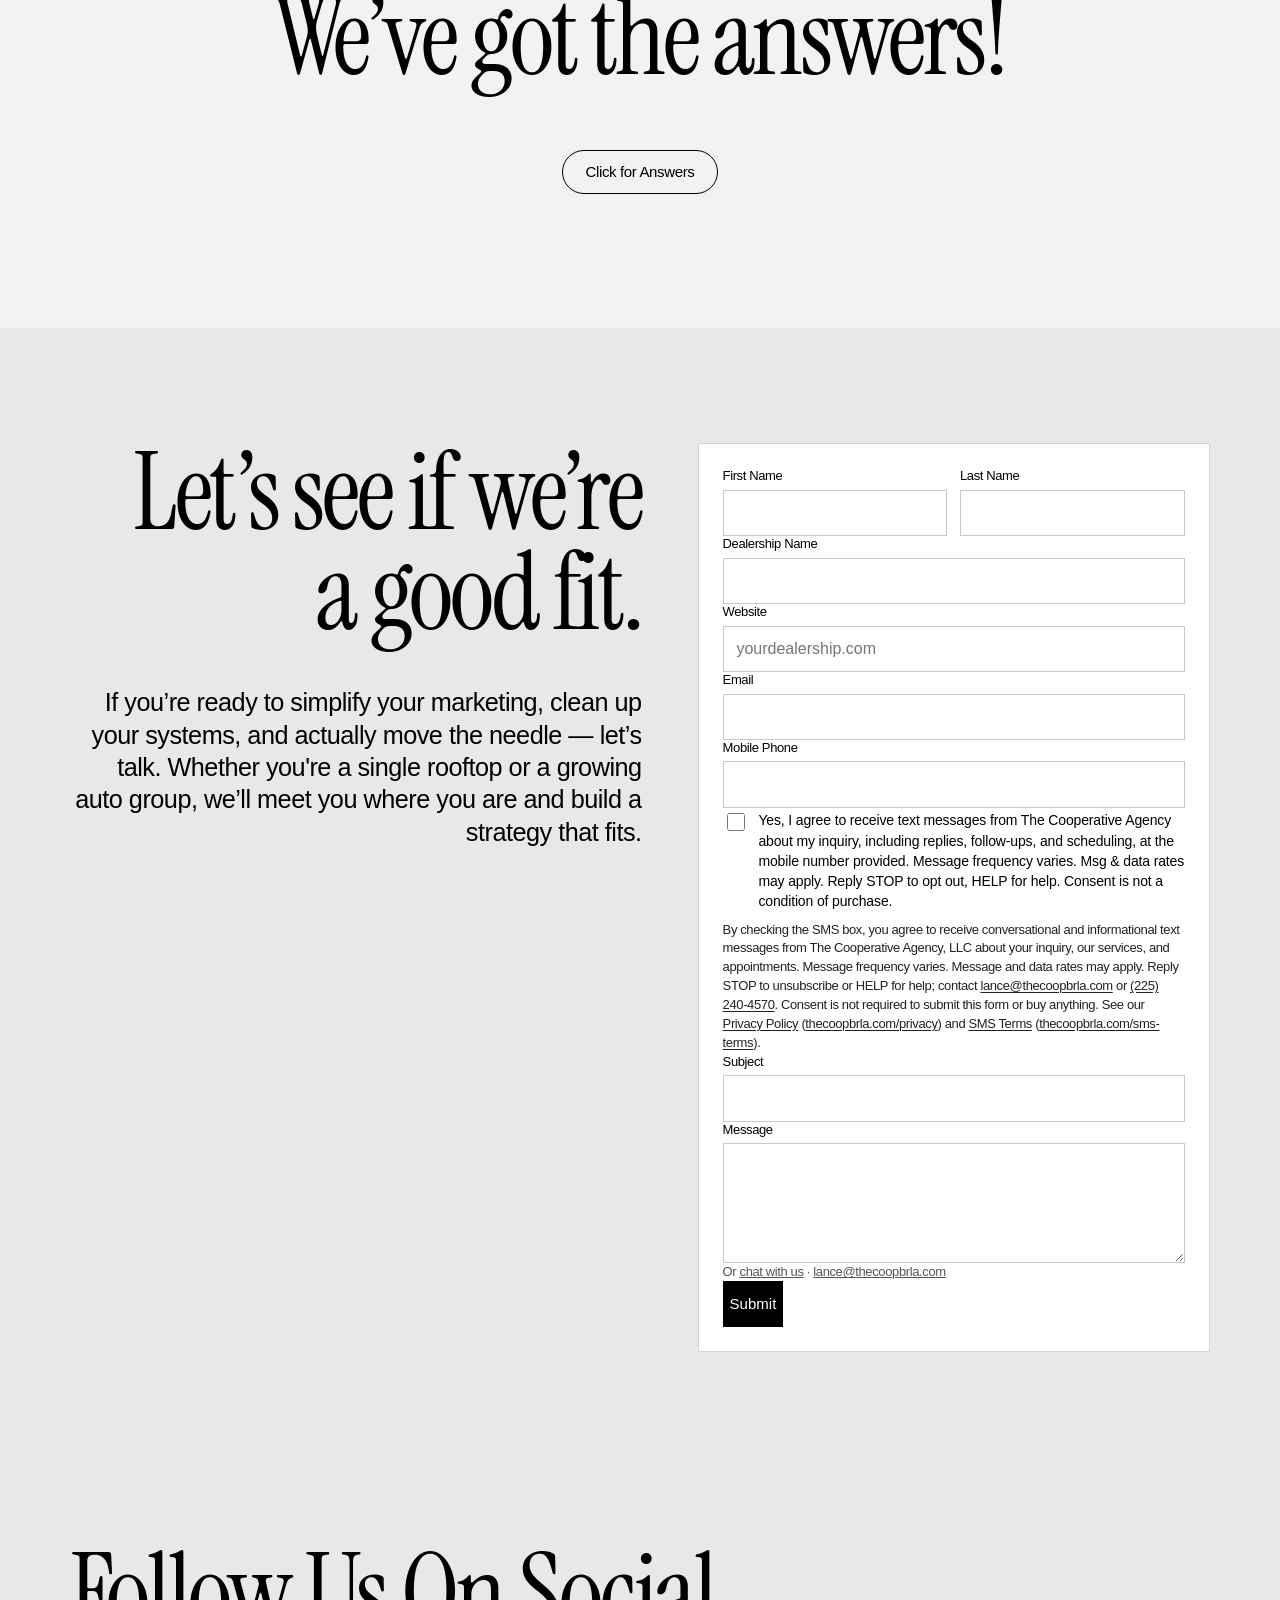
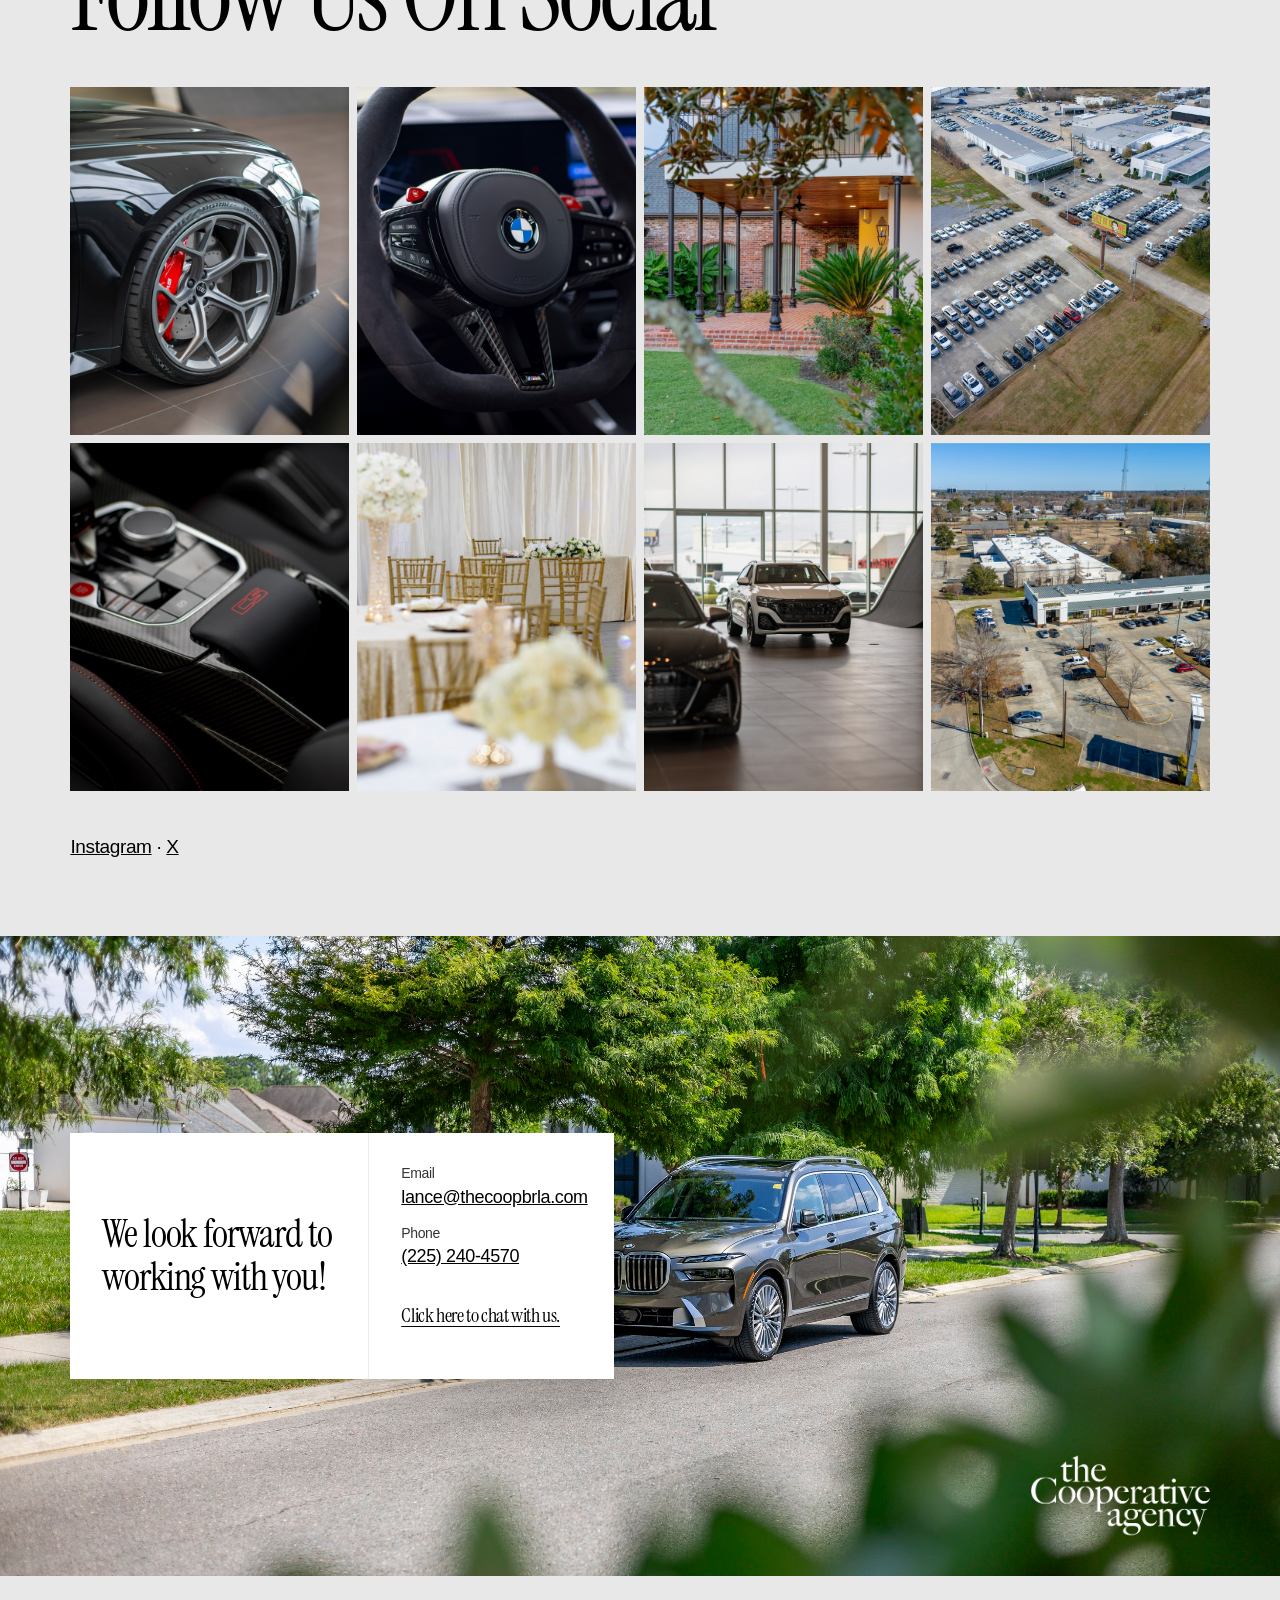
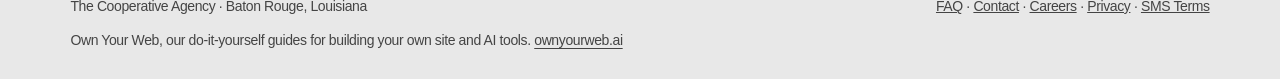
==== commit 2f3422ab: "Add optional SMS consent and public privacy pages for A2P 10DLC. The contact form records an uncheck" ====
--- a/index.html
+++ b/index.html
@@ -57,7 +57,6 @@
         <a href="./contact.html">Contact Us</a>
         <a href="./faq.html">FAQ</a>
         <a href="./" aria-current="page">Home</a>
-        <a href="./careers.html">Careers</a>
         <a href="https://ownyourweb.ai" class="nav__ext">Own Your Web<svg class="nav__ext-icon" aria-hidden="true" focusable="false" width="10" height="10" viewBox="0 0 10 10"><path d="M3 1h6v6M9 1 1 9" fill="none" stroke="currentColor" stroke-width="1.4"/></svg></a>
       </nav>
     </header>
@@ -117,24 +116,12 @@
   <section class="section section--loose">
     <div class="inner">
       <div class="stack-lg ta-center">
-        <h3 class="display-sm mx-auto" style="max-width:36rem">Social Media, Run on Our Own Engine</h3>
-        <p class="body mw-prose mx-auto">We built PostEngine, our own publishing software, to run social for every store we work with. Each client gets posting rules by department (new cars, service, parts) that put the right content on Instagram, Facebook and Google Business on the right days, timed to your promos, seasons and market. Every post goes through review before it publishes.</p>
+        <h3 class="display-sm mx-auto" style="max-width:36rem">Manage &amp; Schedule Social Media Content</h3>
+        <p class="body mw-prose mx-auto">We publish strategically planned posts across all major platforms — timed to align with promos, seasons, and what’s happening in your market.</p>
         <div class="social-pair">
-          <picture><source srcset="./public/images/postengine-cadence.webp" type="image/webp" /><img src="./public/images/postengine-cadence.png" alt="PostEngine screen showing a dealership’s posting rules: new cars on Monday, Wednesday and Friday, service on Tuesday, parts on Thursday, each publishing to Instagram, Facebook and Google Business" width="1269" height="1186" loading="lazy" /></picture>
+          <img src="./public/images/Screenshot-social.png" alt="Social content examples" width="1600" height="1450" loading="lazy" />
           <img src="./public/images/jackson-bmw-1st-shoot-139.jpg" alt="On-lot BMW content" width="2500" height="3125" loading="lazy" />
         </div>
-      </div>
-    </div>
-  </section>
-
-  <section class="section section--loose" aria-label="GM Weekly">
-    <div class="inner">
-      <div class="split split--rev">
-        <div class="stack-lg">
-          <h3 class="display-sm">GM Weekly: Your Store, Read Clearly</h3>
-          <p class="body mw-prose">Most dealers pay a separate vendor for a dashboard, then nobody has time to make sense of it. We build, run and maintain a custom GM Weekly report for your store, pulling traffic, inventory, leads, response times and close rates into one page with real dates. Then we sit down with you and turn it into what to do next: which leads are slipping, which sources aren’t closing, where the team needs help. It’s not a gadget. It’s how you move the needle.</p>
-        </div>
-        <picture><source srcset="./public/images/gm-weekly.webp" type="image/webp" /><img src="./public/images/gm-weekly.png" alt="GM Weekly report for Brian Harris BMW, with Store, New and Used tabs, date range buttons, a 30-day summary box (figures blurred) and funnel stages from Traffic to People" width="1240" height="1238" loading="lazy" style="width:100%;box-shadow:0 1.25rem 3rem rgba(0,0,0,.12)" /></picture>
       </div>
     </div>
   </section>
@@ -293,7 +280,7 @@
     <span><a href="./faq.html">FAQ</a> · <a href="./contact.html">Contact</a> · <a href="./careers.html">Careers</a> · <a href="./privacy.html">Privacy</a> · <a href="./sms-terms.html">SMS Terms</a></span>
     <p class="site-footer-mini__oyw">Own Your Web, our do-it-yourself guides for building your own site and AI tools. <a href="https://ownyourweb.ai">ownyourweb.ai</a></p>
   </div>
-  <script src="./js/contact-form.js?v=sms2"></script>
+  <script src="./js/contact-form.js?v=sms1"></script>
   <script src="./js/chat-widget.js?v=8316a52" defer></script>
 </body>
 </html>
--- a/css/site.css
+++ b/css/site.css
@@ -779,6 +779,19 @@
 .form legend { font-size: .8125rem; font-weight: 500; margin-bottom: .2rem; padding: 0; }
 .form .check { display: flex; align-items: center; gap: .5rem; font-weight: 400; font-size: .95rem; }
 .form .check input { width: 1.1rem; height: 1.1rem; padding: 0; flex: none; }
+.sms-consent { display: grid; gap: 0.55rem; margin: 0.15rem 0 0.1rem; }
+.form .check--sms { align-items: flex-start; gap: 0.65rem; font-size: 0.875rem; line-height: 1.45; letter-spacing: -0.01em; }
+.form .check--sms input { width: 1.15rem; height: 1.15rem; margin-top: 0.15rem; accent-color: #000; }
+.sms-disclosure { margin: 0; font-size: 0.8125rem; line-height: 1.45; color: #222; }
+.sms-disclosure a { text-decoration: underline; text-underline-offset: 2px; }
+.page-hero--legal { min-height: 0; }
+.legal { width: min(46rem, 100%); margin-inline: auto; display: grid; gap: 1.35rem; }
+.legal section { display: grid; gap: 0.7rem; }
+.legal h2 { font-family: var(--display); font-weight: 400; font-size: var(--display-sm); line-height: 1.12; letter-spacing: -0.03em; margin: 0; }
+.legal p, .legal li { font-family: var(--sans); font-size: 1.05rem; line-height: 1.5; letter-spacing: -0.015em; margin: 0; }
+.legal ul { margin: 0; padding-left: 1.15rem; display: grid; gap: 0.45rem; }
+.legal a { text-decoration: underline; text-underline-offset: 3px; }
+.legal .legal-id { display: grid; gap: 0.2rem; }
 .form .opt { font-weight: 400; color: #666; }
 
 /* Own Your Web outbound link */
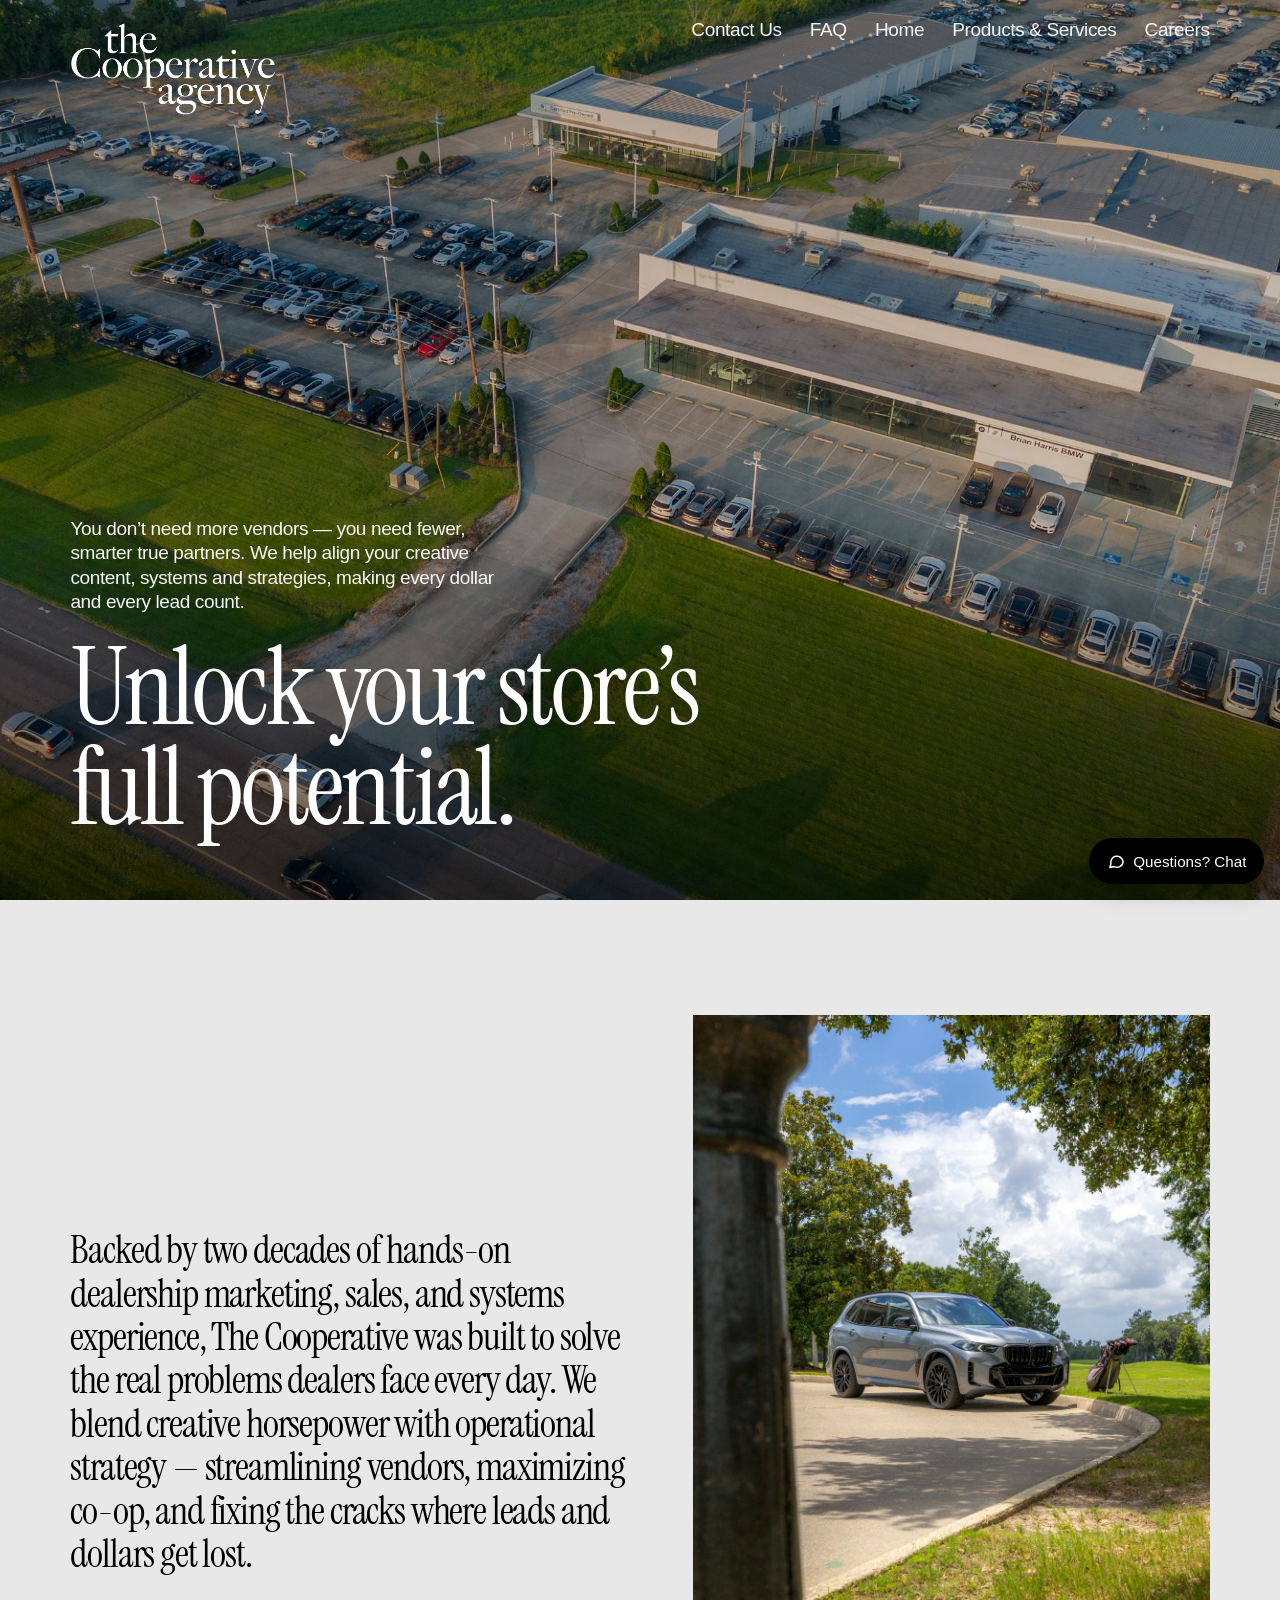
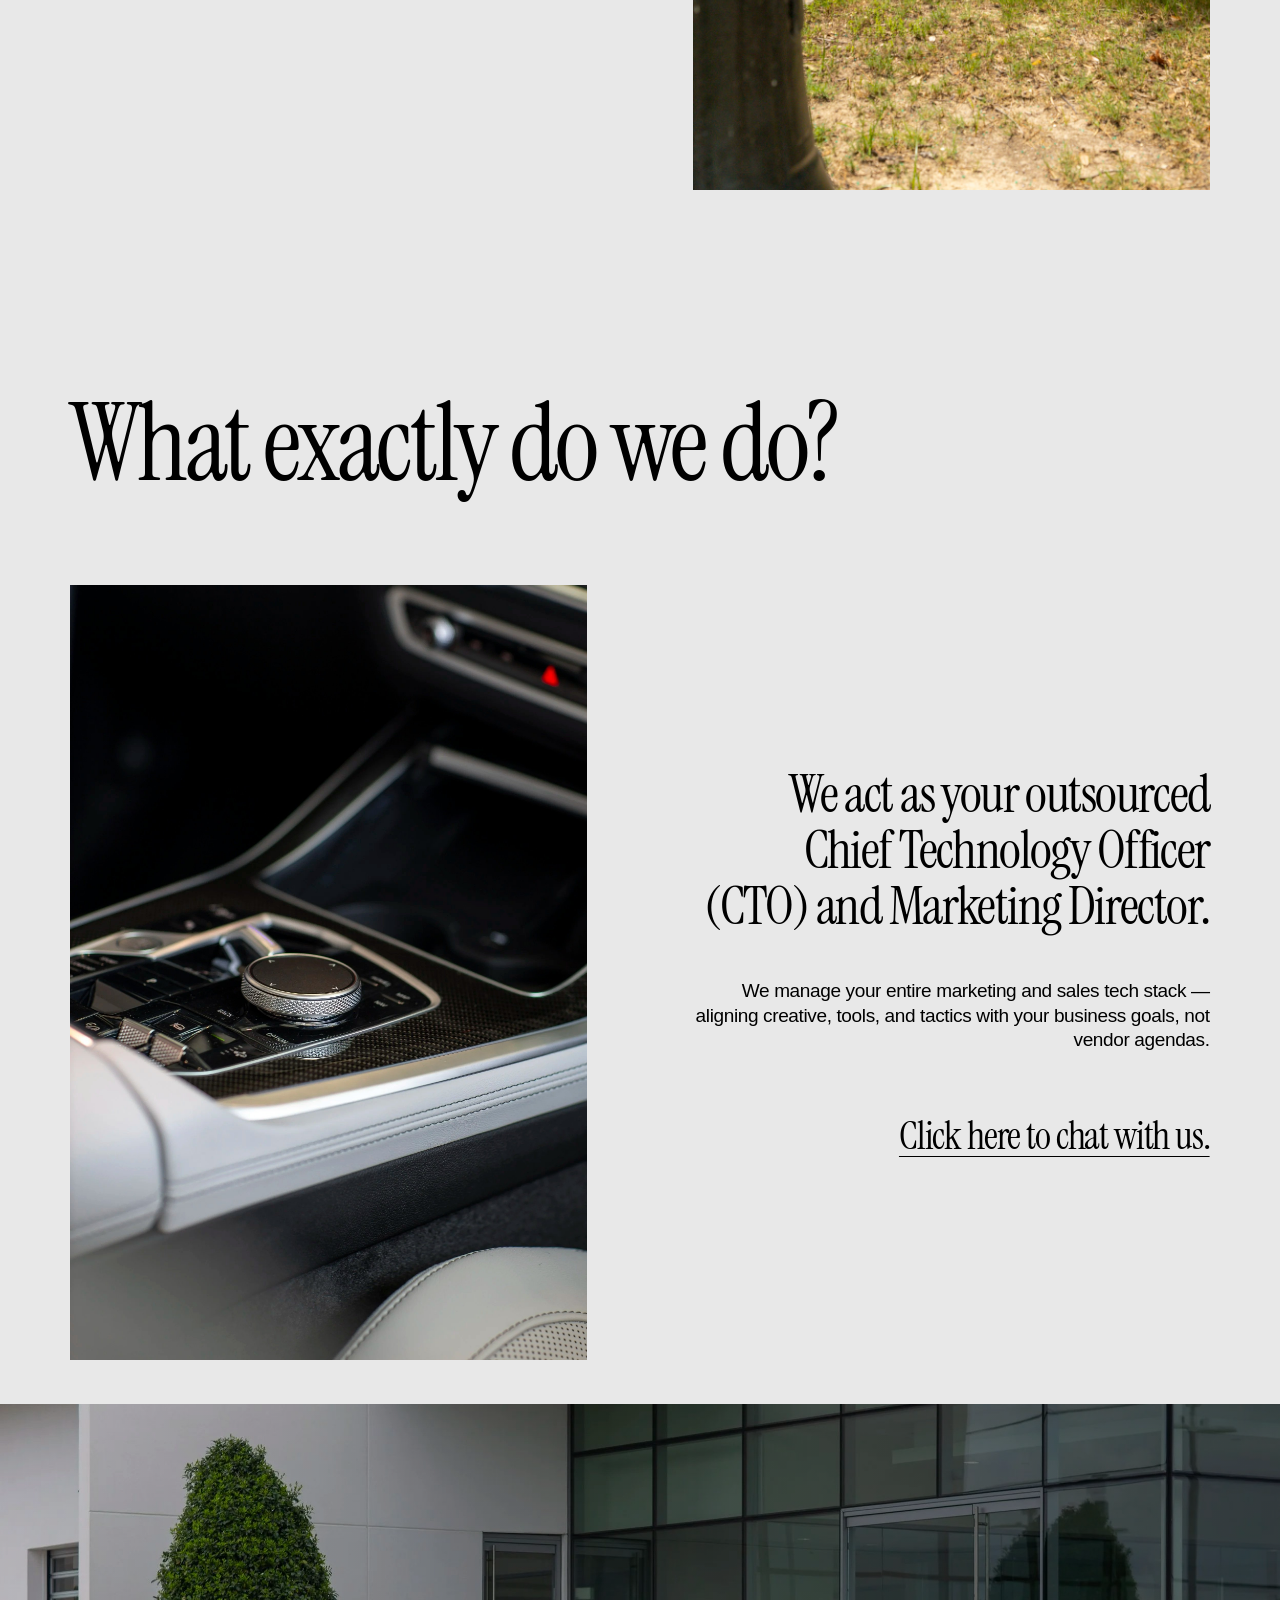
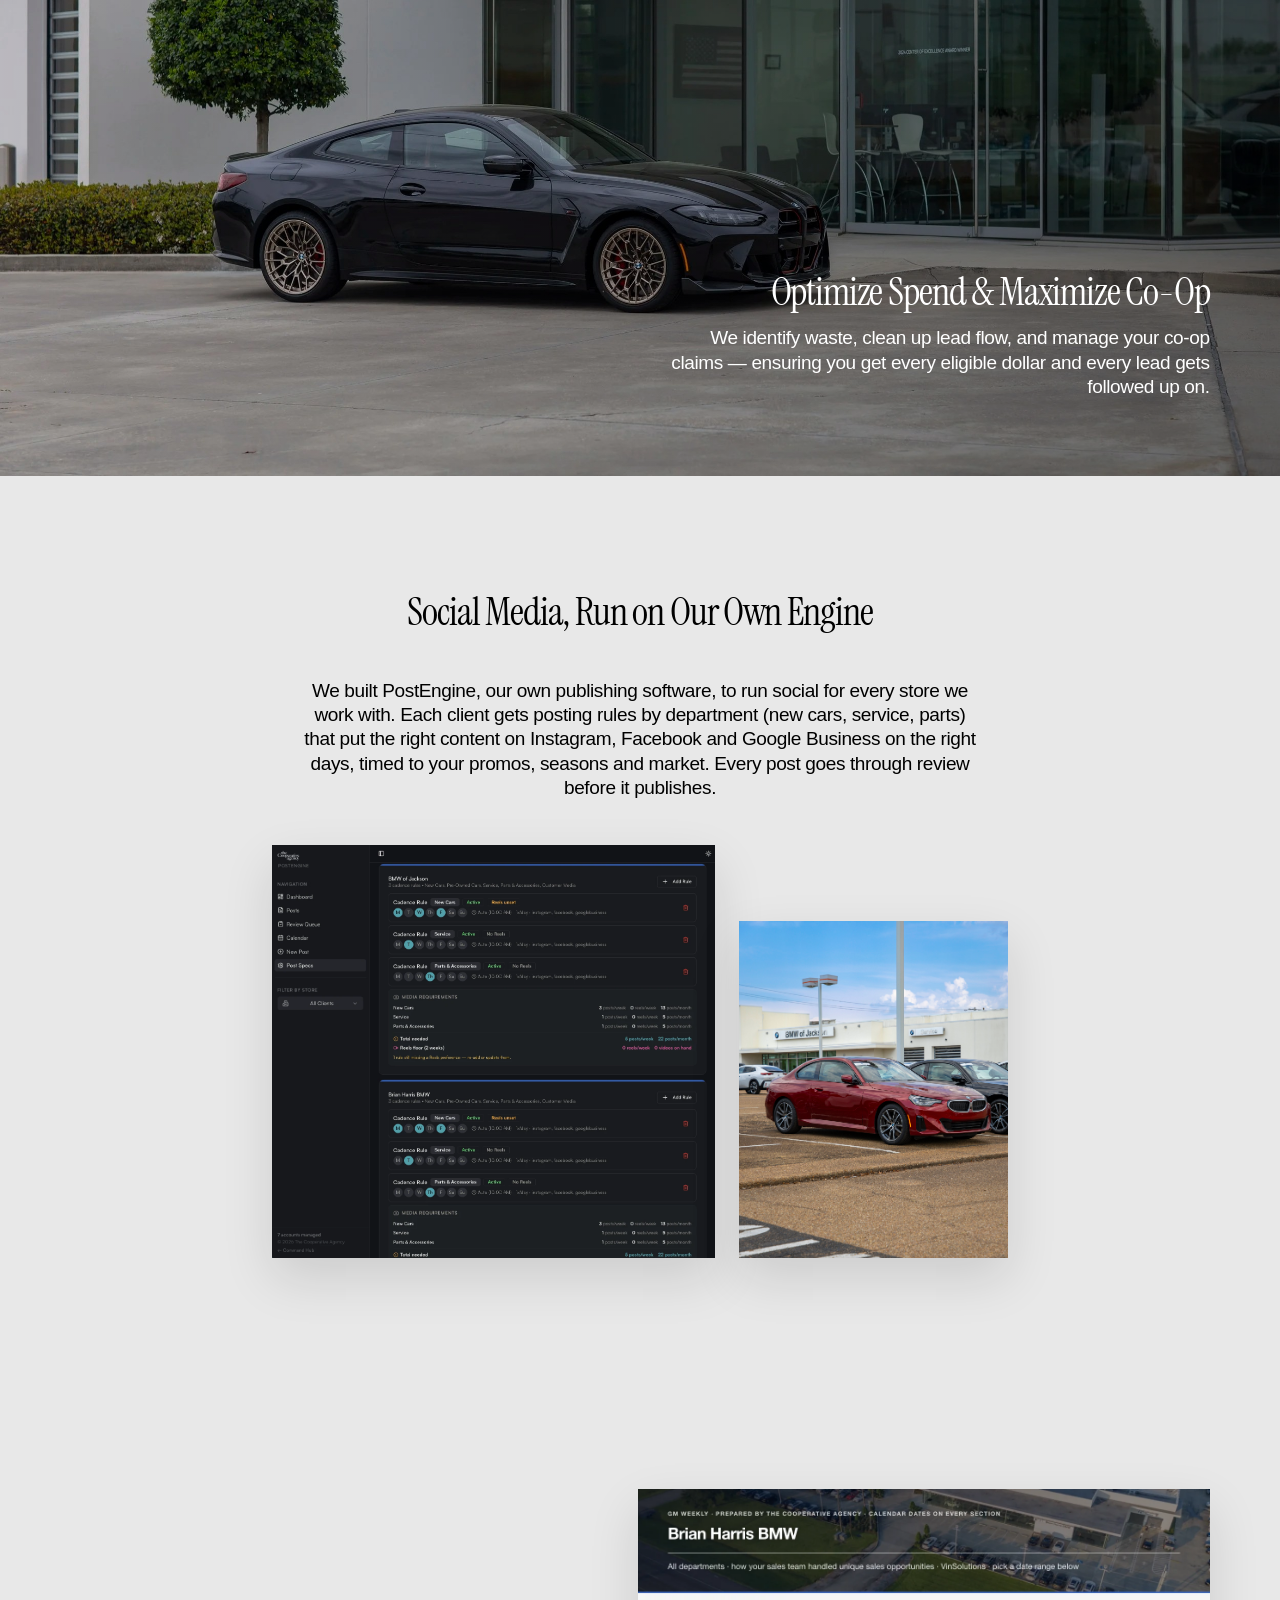
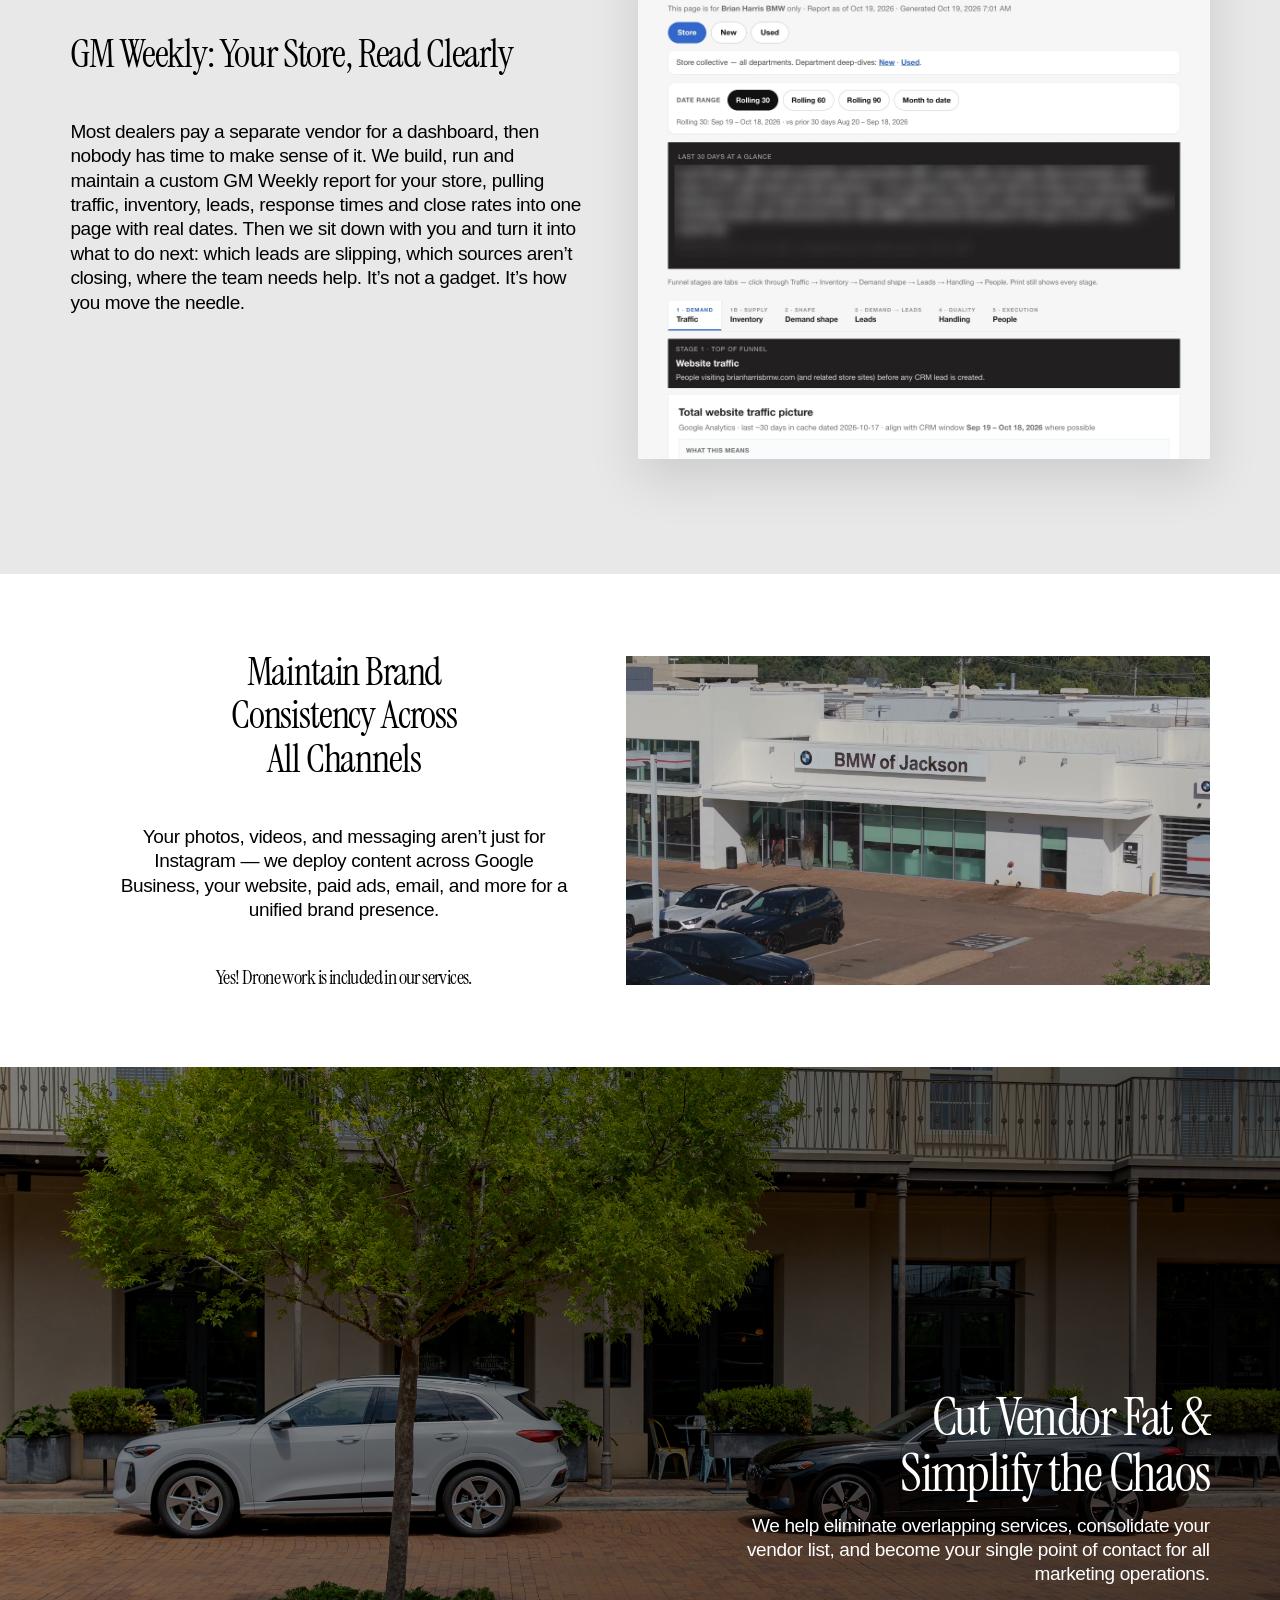
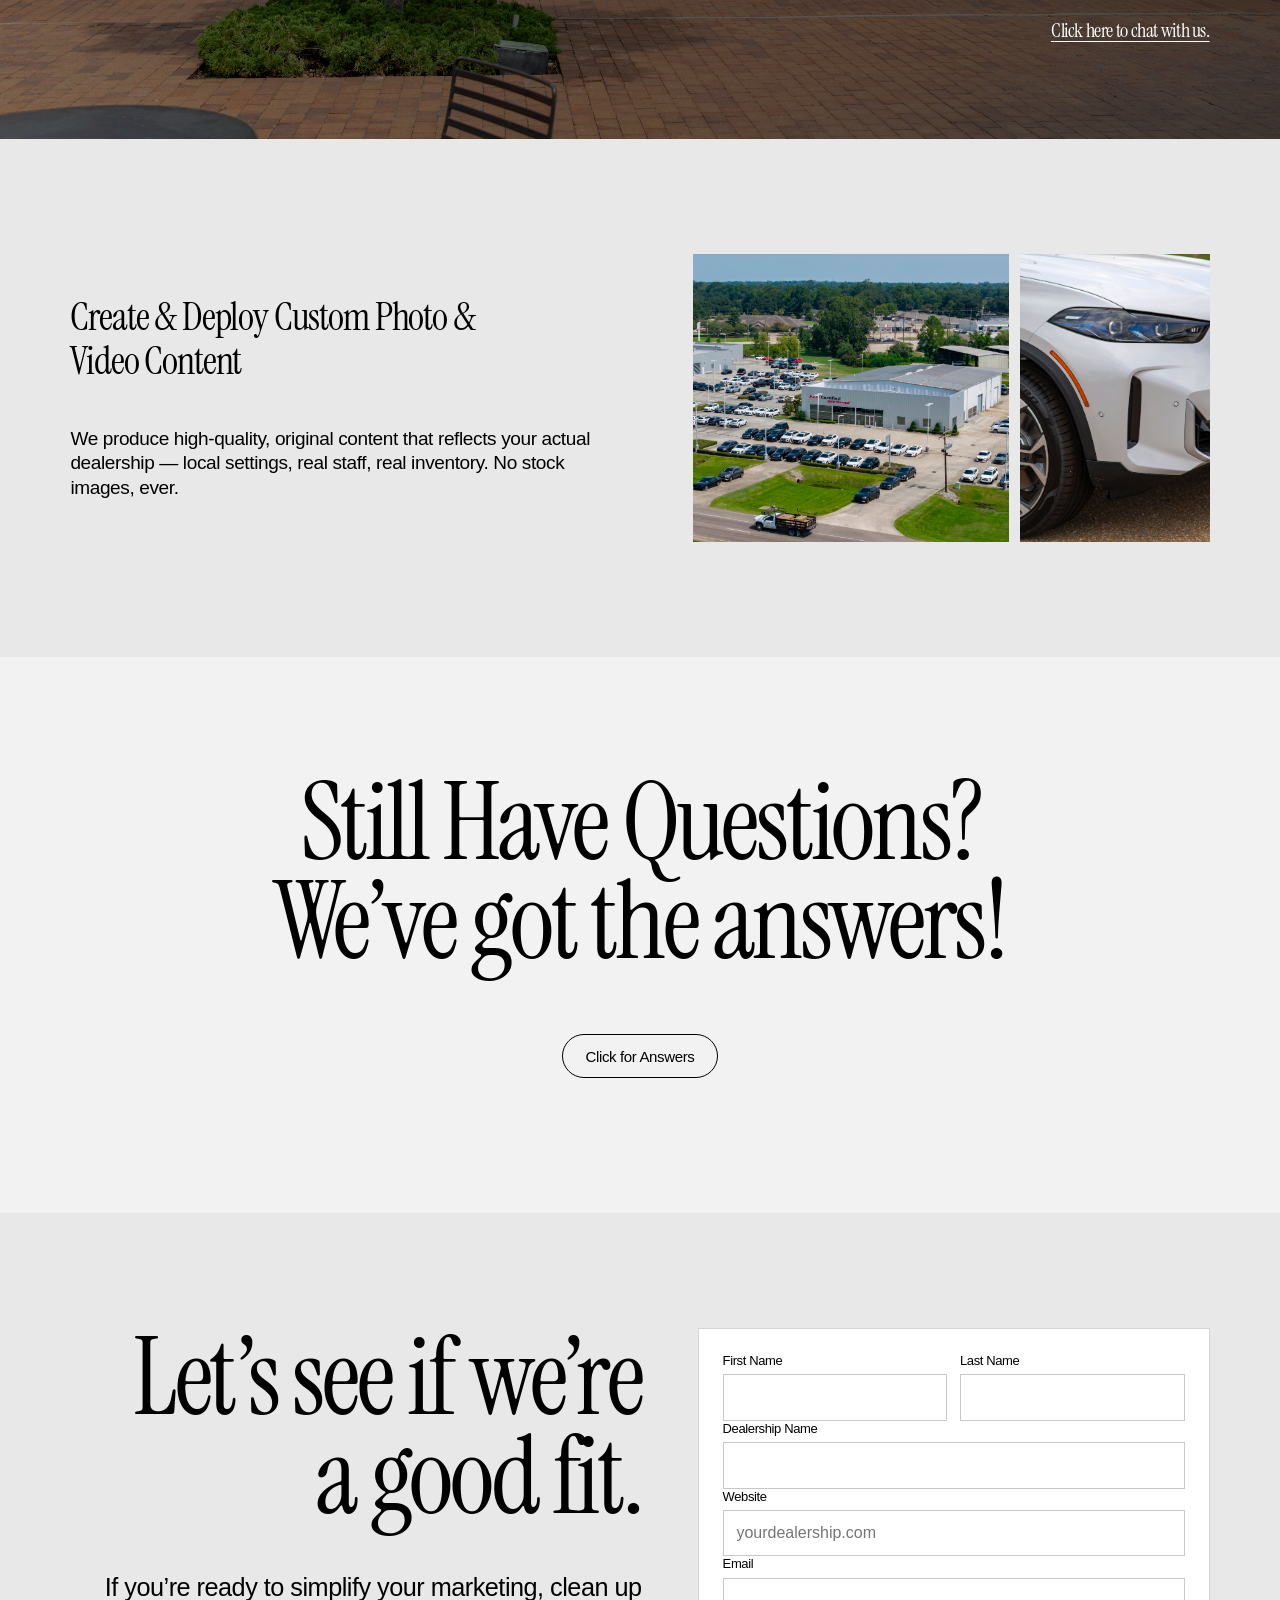
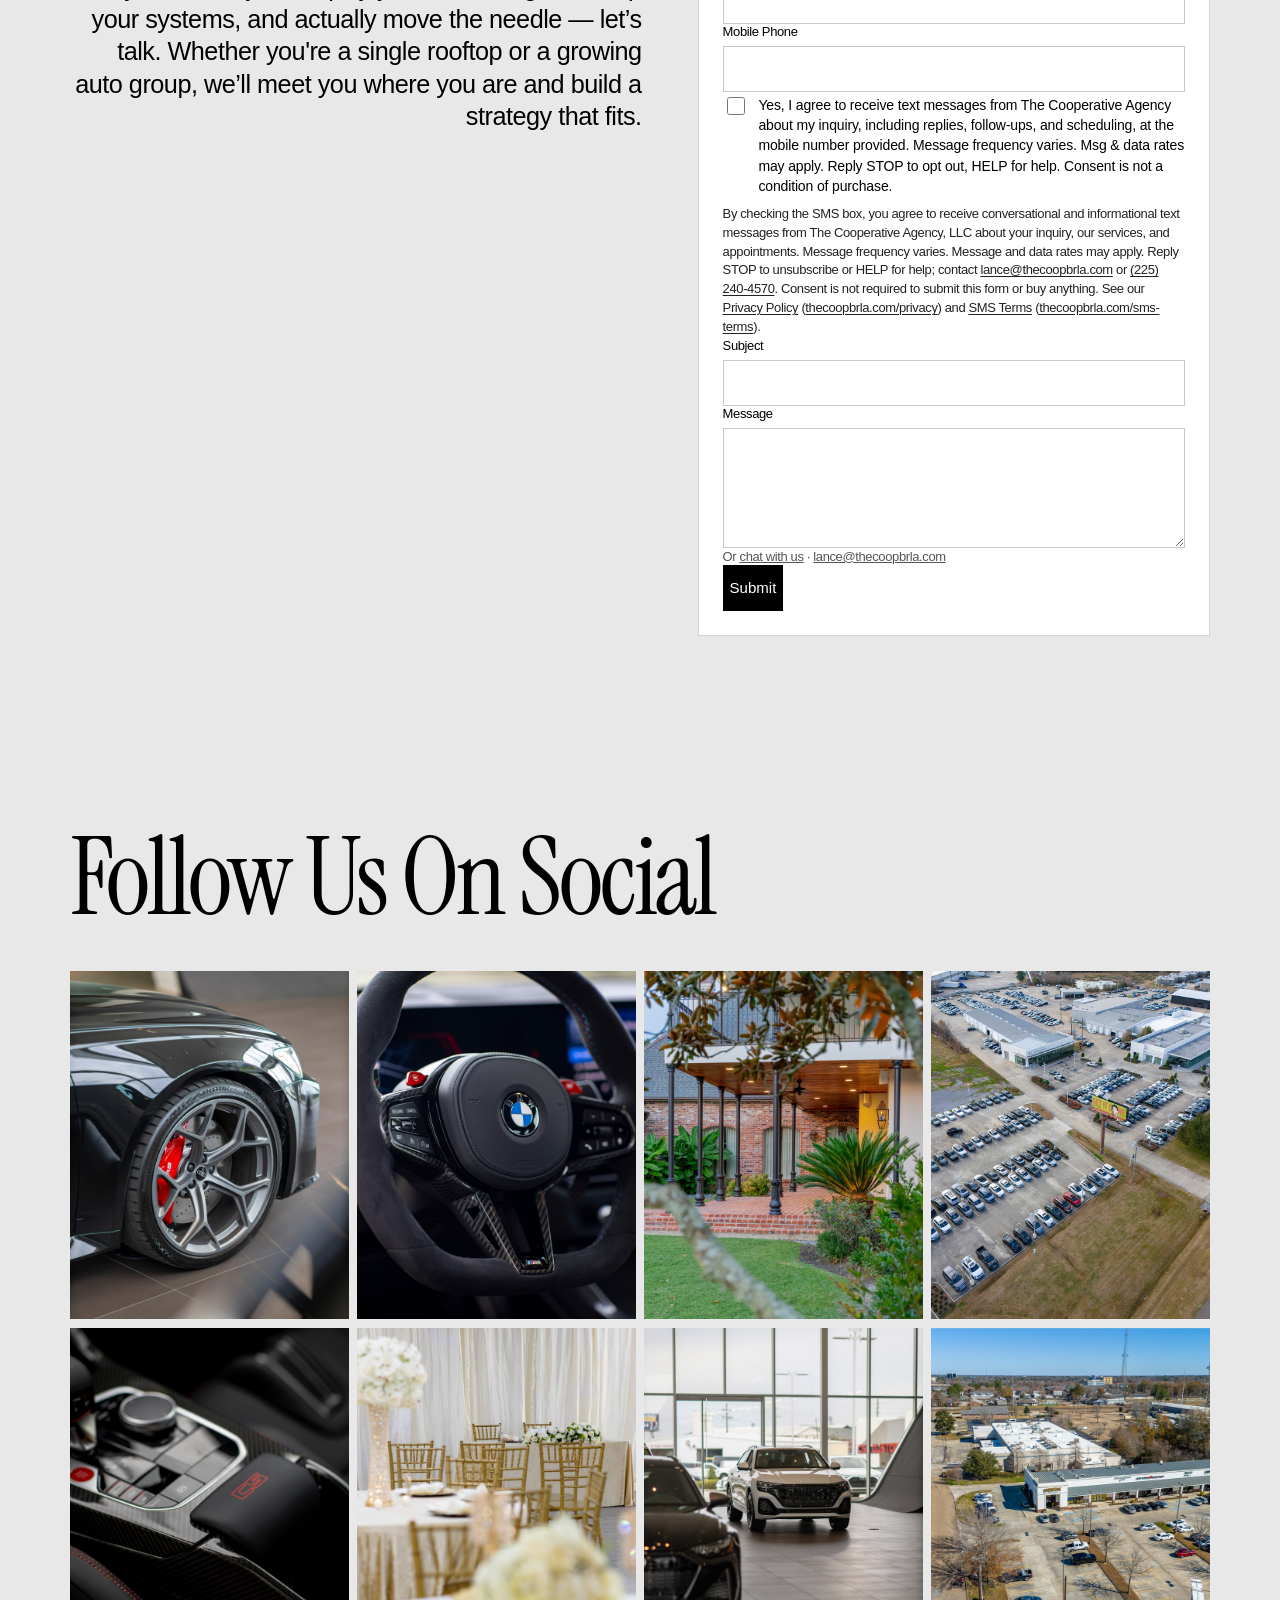
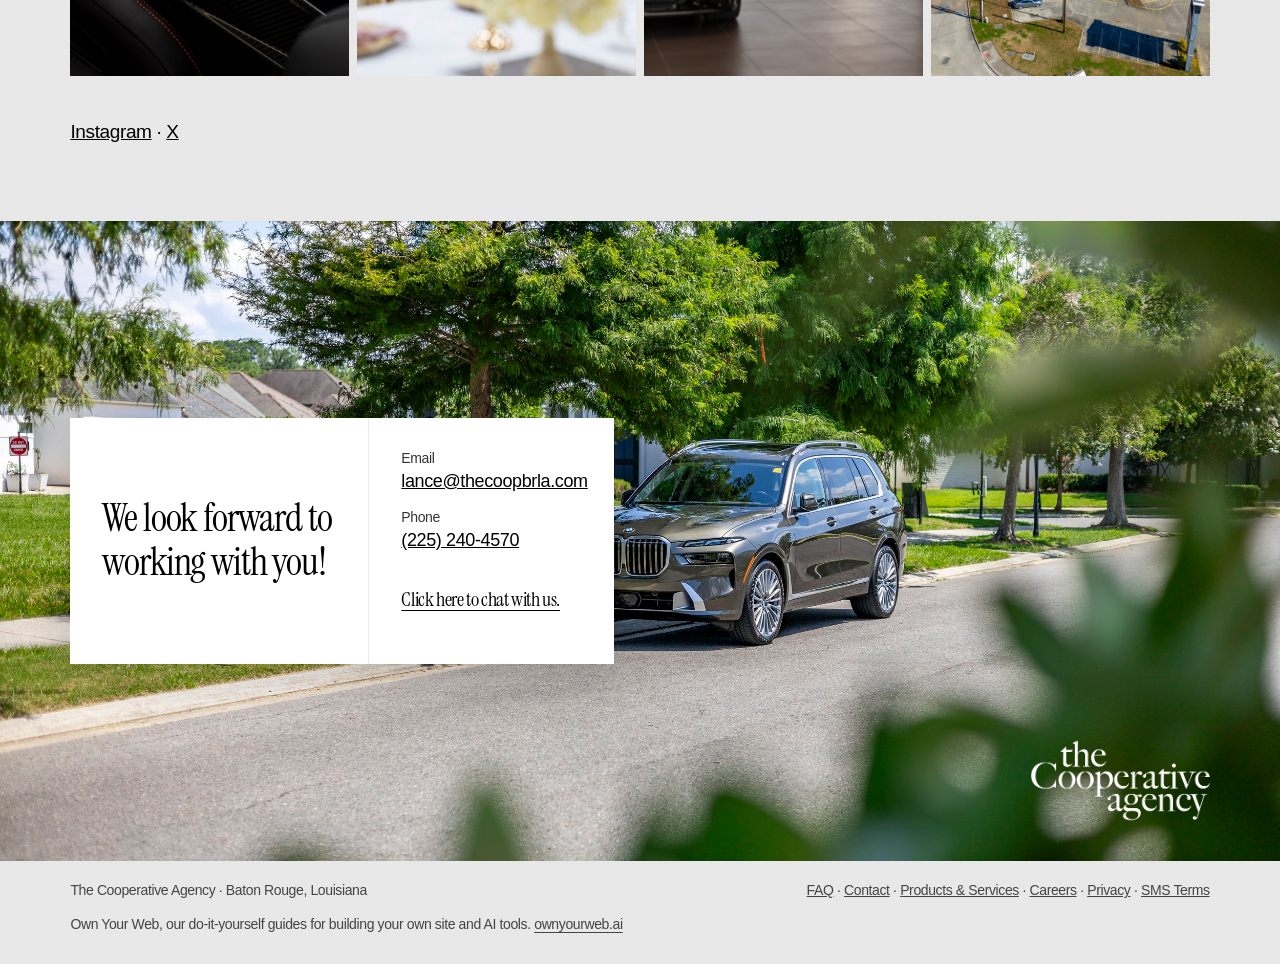
==== commit 391bc8eb: "Add the Products & Services page and drop Own Your Web from the header. The new page follows Frances" ====
--- a/index.html
+++ b/index.html
@@ -57,7 +57,8 @@
         <a href="./contact.html">Contact Us</a>
         <a href="./faq.html">FAQ</a>
         <a href="./" aria-current="page">Home</a>
-        <a href="https://ownyourweb.ai" class="nav__ext">Own Your Web<svg class="nav__ext-icon" aria-hidden="true" focusable="false" width="10" height="10" viewBox="0 0 10 10"><path d="M3 1h6v6M9 1 1 9" fill="none" stroke="currentColor" stroke-width="1.4"/></svg></a>
+        <a href="./products-and-services.html">Products &amp; Services</a>
+        <a href="./careers.html">Careers</a>
       </nav>
     </header>
     <div class="hero__content">
@@ -116,12 +117,24 @@
   <section class="section section--loose">
     <div class="inner">
       <div class="stack-lg ta-center">
-        <h3 class="display-sm mx-auto" style="max-width:36rem">Manage &amp; Schedule Social Media Content</h3>
-        <p class="body mw-prose mx-auto">We publish strategically planned posts across all major platforms — timed to align with promos, seasons, and what’s happening in your market.</p>
+        <h3 class="display-sm mx-auto" style="max-width:36rem">Social Media, Run on Our Own Engine</h3>
+        <p class="body mw-prose mx-auto">We built PostEngine, our own publishing software, to run social for every store we work with. Each client gets posting rules by department (new cars, service, parts) that put the right content on Instagram, Facebook and Google Business on the right days, timed to your promos, seasons and market. Every post goes through review before it publishes.</p>
         <div class="social-pair">
-          <img src="./public/images/Screenshot-social.png" alt="Social content examples" width="1600" height="1450" loading="lazy" />
+          <picture><source srcset="./public/images/postengine-cadence.webp" type="image/webp" /><img src="./public/images/postengine-cadence.png" alt="PostEngine screen showing a dealership’s posting rules: new cars on Monday, Wednesday and Friday, service on Tuesday, parts on Thursday, each publishing to Instagram, Facebook and Google Business" width="1269" height="1186" loading="lazy" /></picture>
           <img src="./public/images/jackson-bmw-1st-shoot-139.jpg" alt="On-lot BMW content" width="2500" height="3125" loading="lazy" />
         </div>
+      </div>
+    </div>
+  </section>
+
+  <section class="section section--loose" aria-label="GM Weekly">
+    <div class="inner">
+      <div class="split split--rev">
+        <div class="stack-lg">
+          <h3 class="display-sm">GM Weekly: Your Store, Read Clearly</h3>
+          <p class="body mw-prose">Most dealers pay a separate vendor for a dashboard, then nobody has time to make sense of it. We build, run and maintain a custom GM Weekly report for your store, pulling traffic, inventory, leads, response times and close rates into one page with real dates. Then we sit down with you and turn it into what to do next: which leads are slipping, which sources aren’t closing, where the team needs help. It’s not a gadget. It’s how you move the needle.</p>
+        </div>
+        <picture><source srcset="./public/images/gm-weekly.webp" type="image/webp" /><img src="./public/images/gm-weekly.png" alt="GM Weekly report for Brian Harris BMW, with Store, New and Used tabs, date range buttons, a 30-day summary box (figures blurred) and funnel stages from Traffic to People" width="1240" height="1238" loading="lazy" style="width:100%;box-shadow:0 1.25rem 3rem rgba(0,0,0,.12)" /></picture>
       </div>
     </div>
   </section>
@@ -277,10 +290,10 @@
 
   <div class="site-footer-mini">
     <span>The Cooperative Agency · Baton Rouge, Louisiana</span>
-    <span><a href="./faq.html">FAQ</a> · <a href="./contact.html">Contact</a> · <a href="./careers.html">Careers</a> · <a href="./privacy.html">Privacy</a> · <a href="./sms-terms.html">SMS Terms</a></span>
+    <span><a href="./faq.html">FAQ</a> · <a href="./contact.html">Contact</a> · <a href="./products-and-services.html">Products &amp; Services</a> · <a href="./careers.html">Careers</a> · <a href="./privacy.html">Privacy</a> · <a href="./sms-terms.html">SMS Terms</a></span>
     <p class="site-footer-mini__oyw">Own Your Web, our do-it-yourself guides for building your own site and AI tools. <a href="https://ownyourweb.ai">ownyourweb.ai</a></p>
   </div>
-  <script src="./js/contact-form.js?v=sms1"></script>
+  <script src="./js/contact-form.js?v=sms2"></script>
   <script src="./js/chat-widget.js?v=8316a52" defer></script>
 </body>
 </html>
